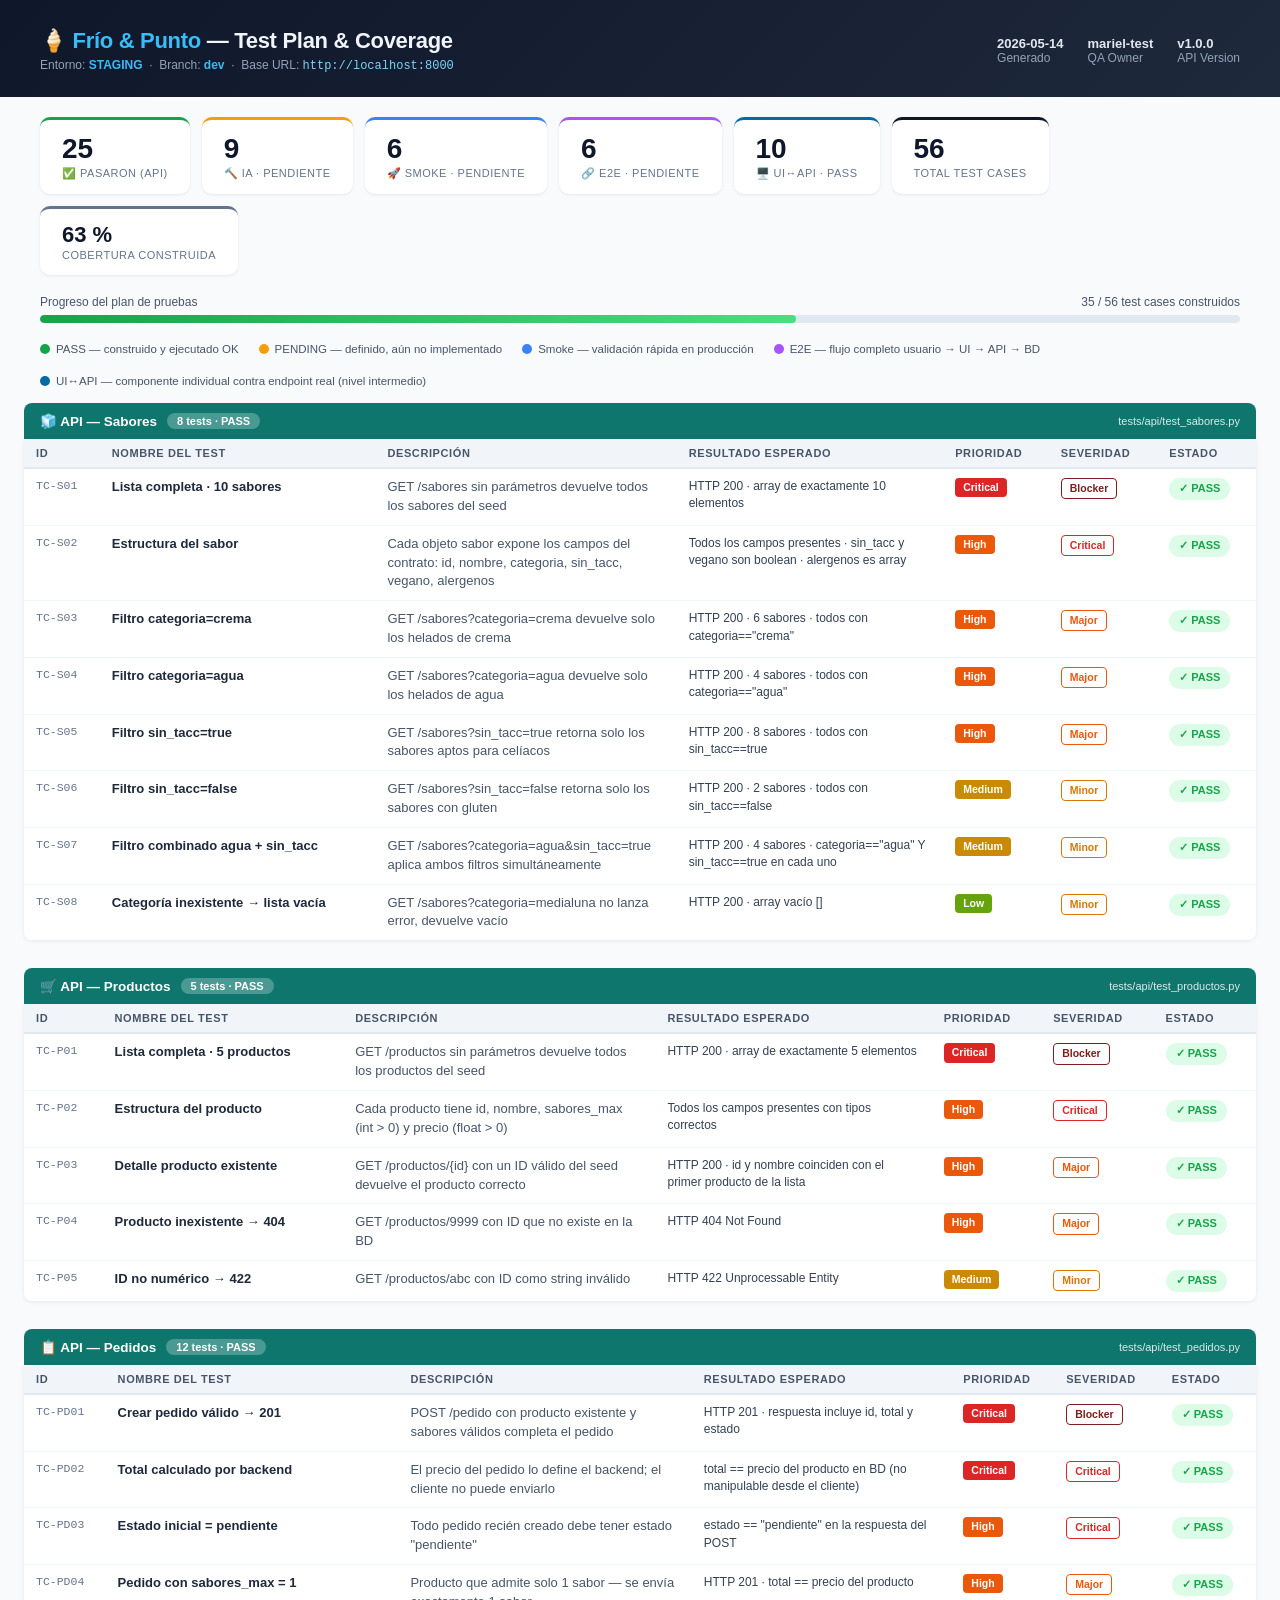
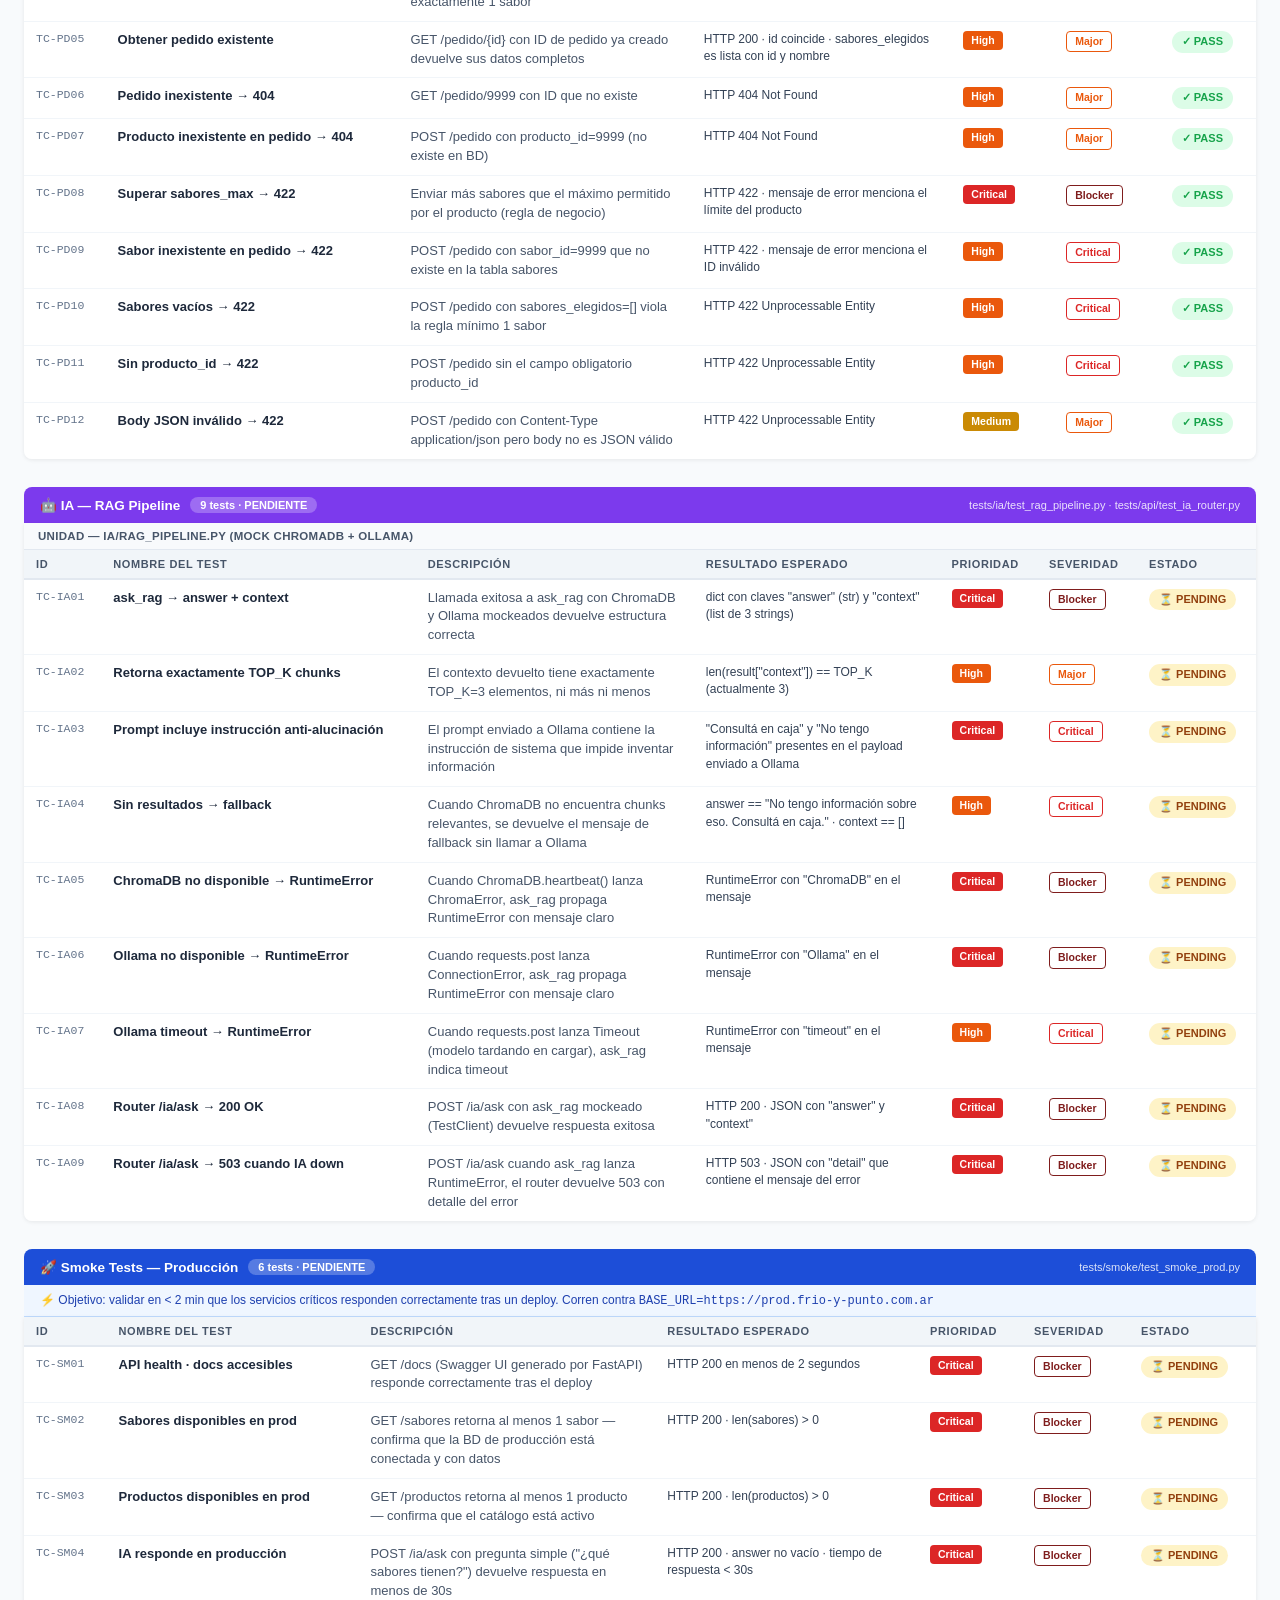
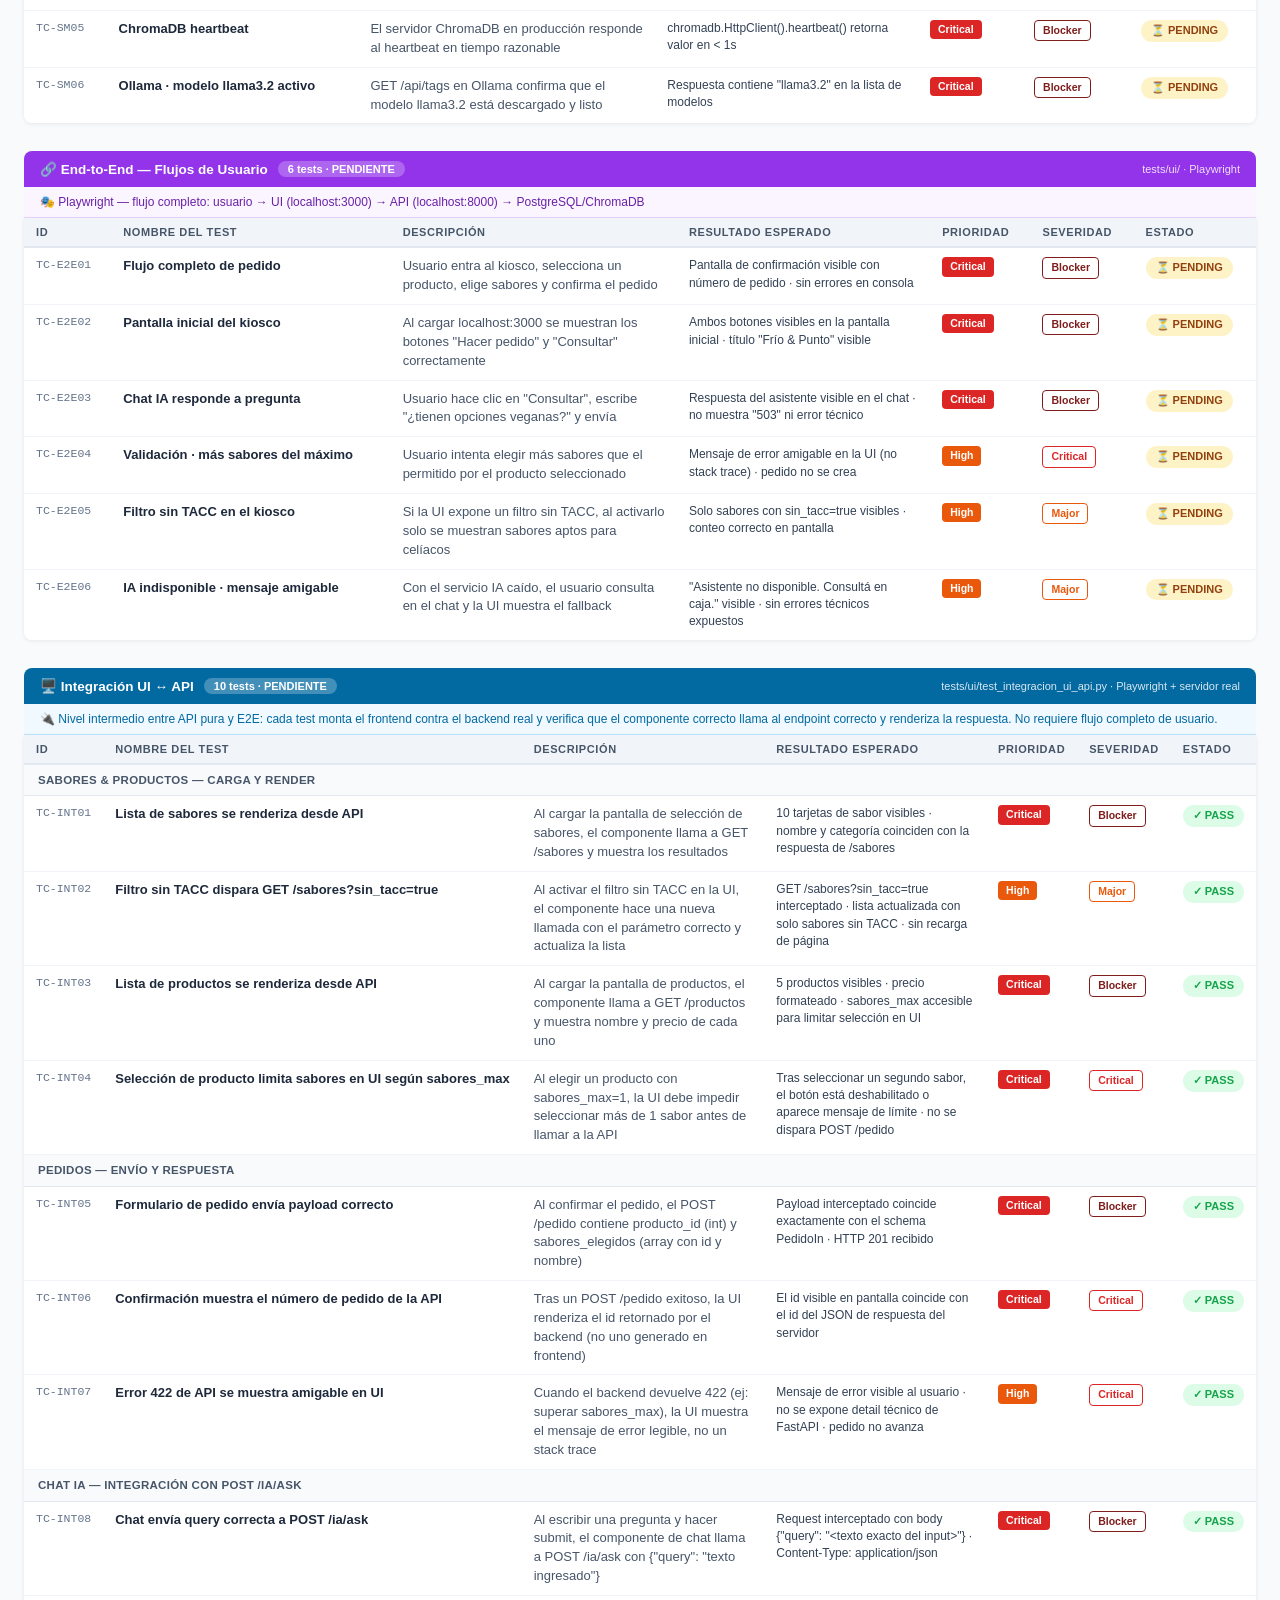
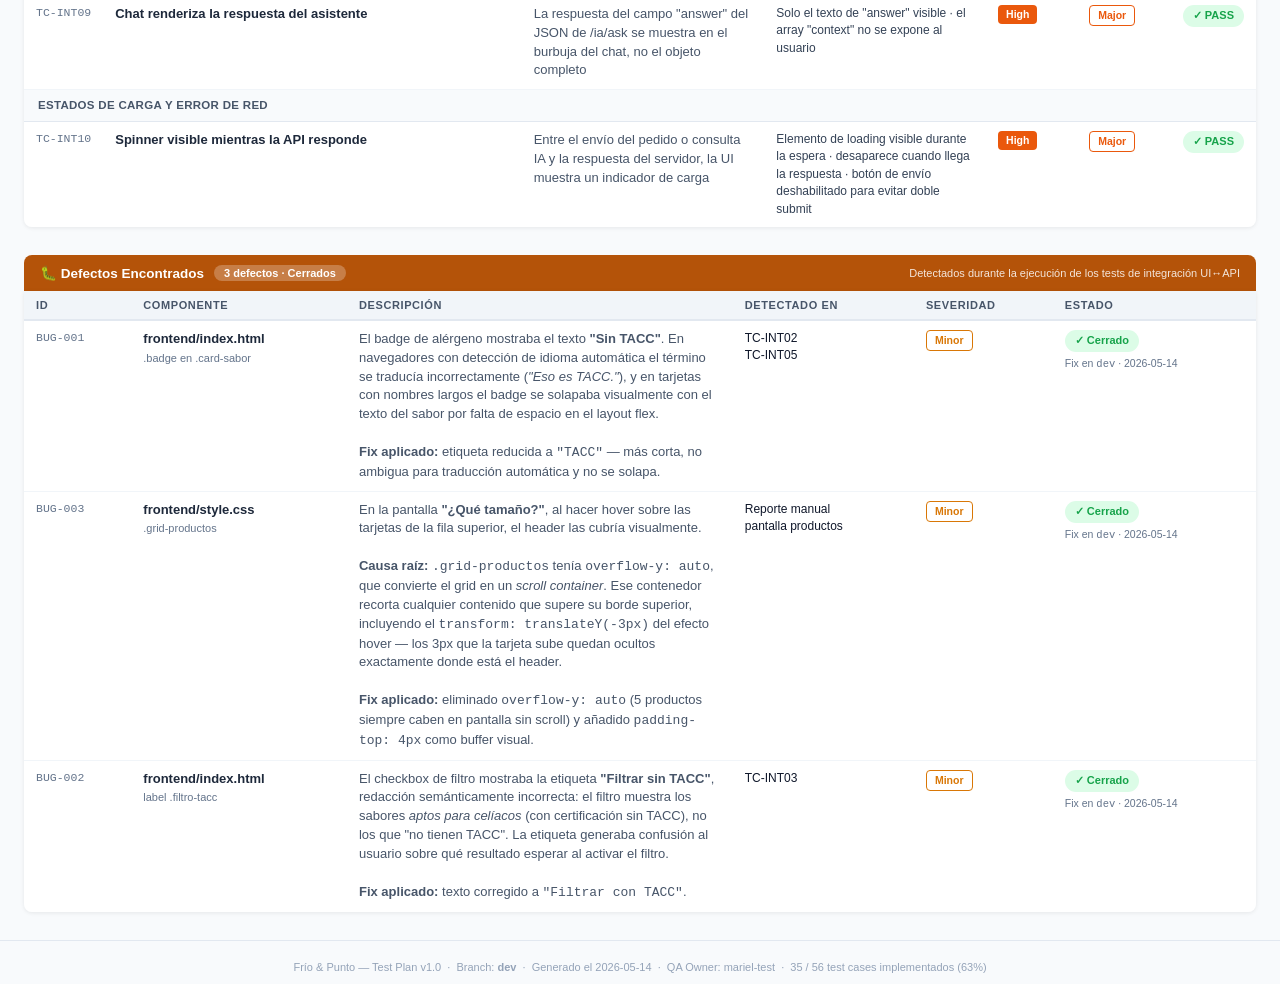
==== reports/test_plan_stage.html @ ff403557 "fix(ui): header cubre tarjetas en hover + defecto BUG-003 - frontend/style.css: elimina overflow-y:a" ====
<!DOCTYPE html>
<html lang="es">
<head>
  <meta charset="UTF-8" />
  <meta name="viewport" content="width=device-width, initial-scale=1.0" />
  <title>Frío & Punto — Test Plan &amp; Coverage · Stage</title>
  <style>
    :root {
      --pass:    #16a34a;
      --pass-bg: #dcfce7;
      --pending: #92400e;
      --pending-bg: #fef3c7;
      --smoke-bg: #eff6ff;
      --smoke:   #1e40af;
      --e2e-bg:  #faf5ff;
      --e2e:     #6b21a8;
      --section-api:    #0f766e;
      --section-ia:     #7c3aed;
      --section-smoke:  #1d4ed8;
      --section-e2e:    #9333ea;
      --section-int:    #0369a1;
      --pri-critical: #dc2626;
      --pri-high:     #ea580c;
      --pri-medium:   #ca8a04;
      --pri-low:      #65a30d;
      --sev-blocker:  #7f1d1d;
      --sev-critical: #dc2626;
      --sev-major:    #ea580c;
      --sev-minor:    #d97706;
      --sev-trivial:  #6b7280;
    }

    * { box-sizing: border-box; margin: 0; padding: 0; }

    body {
      font-family: -apple-system, BlinkMacSystemFont, 'Segoe UI', sans-serif;
      background: #f8fafc;
      color: #0f172a;
      font-size: 13px;
    }

    /* ── Header ── */
    header {
      background: linear-gradient(135deg, #0f172a 0%, #1e293b 100%);
      color: #f1f5f9;
      padding: 28px 40px 24px;
      display: flex;
      align-items: center;
      justify-content: space-between;
      gap: 20px;
    }
    header h1 { font-size: 22px; font-weight: 700; letter-spacing: -0.3px; }
    header h1 span { color: #38bdf8; }
    .header-meta { display: flex; gap: 24px; font-size: 12px; color: #94a3b8; }
    .header-meta b { color: #e2e8f0; display: block; font-size: 13px; }

    /* ── Summary cards ── */
    .summary {
      display: flex;
      gap: 12px;
      padding: 20px 40px;
      flex-wrap: wrap;
    }
    .card {
      background: white;
      border-radius: 10px;
      padding: 14px 22px;
      min-width: 130px;
      box-shadow: 0 1px 3px rgba(0,0,0,.08);
      border-top: 3px solid #e2e8f0;
    }
    .card.pass   { border-color: var(--pass); }
    .card.pending{ border-color: #f59e0b; }
    .card.smoke  { border-color: #3b82f6; }
    .card.e2e    { border-color: #a855f7; }
    .card .num {
      font-size: 28px;
      font-weight: 700;
      line-height: 1.1;
      color: #0f172a;
    }
    .card .label { font-size: 11px; color: #64748b; margin-top: 2px; text-transform: uppercase; letter-spacing: .5px; }

    /* ── Legend ── */
    .legend {
      display: flex;
      gap: 20px;
      padding: 0 40px 16px;
      flex-wrap: wrap;
      font-size: 11.5px;
      color: #475569;
    }
    .legend-item { display: flex; align-items: center; gap: 6px; }
    .dot { width: 10px; height: 10px; border-radius: 50%; display: inline-block; }

    /* ── Section wrapper ── */
    .section { margin: 0 24px 28px; }
    .section-header {
      display: flex;
      align-items: center;
      gap: 10px;
      padding: 10px 16px;
      border-radius: 8px 8px 0 0;
      color: white;
      font-weight: 600;
      font-size: 13.5px;
    }
    .section-header .badge {
      background: rgba(255,255,255,.25);
      border-radius: 20px;
      padding: 2px 10px;
      font-size: 11px;
      font-weight: 700;
    }
    .bg-api   { background: var(--section-api); }
    .bg-ia    { background: var(--section-ia); }
    .bg-smoke { background: var(--section-smoke); }
    .bg-e2e   { background: var(--section-e2e); }
    .bg-int   { background: var(--section-int); }

    /* ── Table ── */
    .tbl-wrap {
      overflow-x: auto;
      border-radius: 0 0 8px 8px;
      box-shadow: 0 1px 4px rgba(0,0,0,.08);
    }
    table {
      width: 100%;
      border-collapse: collapse;
      background: white;
    }
    thead th {
      background: #f1f5f9;
      padding: 8px 12px;
      text-align: left;
      font-size: 11px;
      text-transform: uppercase;
      letter-spacing: .6px;
      color: #475569;
      font-weight: 600;
      border-bottom: 2px solid #e2e8f0;
      white-space: nowrap;
    }
    tbody tr { border-bottom: 1px solid #f1f5f9; }
    tbody tr:last-child { border-bottom: none; }
    tbody tr:hover { background: #f8fafc; }
    td { padding: 9px 12px; vertical-align: top; line-height: 1.45; }
    td.id { font-family: 'Courier New', monospace; font-size: 11.5px; color: #64748b; white-space: nowrap; }
    td.name { font-weight: 600; color: #1e293b; white-space: nowrap; }
    td.desc { color: #475569; max-width: 260px; }
    td.expected { color: #334155; max-width: 230px; font-size: 12px; }

    /* ── Status badge ── */
    .status {
      display: inline-flex;
      align-items: center;
      gap: 5px;
      padding: 3px 10px;
      border-radius: 20px;
      font-size: 11px;
      font-weight: 700;
      white-space: nowrap;
    }
    .status.pass    { background: var(--pass-bg);    color: var(--pass); }
    .status.pending { background: var(--pending-bg); color: var(--pending); }

    /* ── Priority badge ── */
    .pri {
      display: inline-block;
      padding: 2px 8px;
      border-radius: 4px;
      font-size: 10.5px;
      font-weight: 700;
      white-space: nowrap;
      color: white;
    }
    .pri.critical { background: var(--pri-critical); }
    .pri.high     { background: var(--pri-high); }
    .pri.medium   { background: var(--pri-medium); }
    .pri.low      { background: var(--pri-low); }

    /* ── Severity badge ── */
    .sev {
      display: inline-block;
      padding: 2px 8px;
      border-radius: 4px;
      font-size: 10.5px;
      font-weight: 600;
      white-space: nowrap;
      border: 1.5px solid;
    }
    .sev.blocker  { color: var(--sev-blocker);  border-color: var(--sev-blocker);  }
    .sev.critical { color: var(--sev-critical); border-color: var(--sev-critical); }
    .sev.major    { color: var(--sev-major);    border-color: var(--sev-major);    }
    .sev.minor    { color: var(--sev-minor);    border-color: var(--sev-minor);    }
    .sev.trivial  { color: var(--sev-trivial);  border-color: var(--sev-trivial);  }

    /* ── Section label (subsection) ── */
    .subsection {
      padding: 7px 14px;
      background: #f8fafc;
      font-size: 11.5px;
      font-weight: 600;
      color: #475569;
      border-bottom: 1px solid #e2e8f0;
      letter-spacing: .3px;
      text-transform: uppercase;
    }

    /* ── Footer ── */
    footer {
      text-align: center;
      padding: 20px;
      color: #94a3b8;
      font-size: 11px;
      border-top: 1px solid #e2e8f0;
      margin-top: 10px;
    }

    /* ── Progress bar ── */
    .progress-wrap { padding: 0 40px 20px; }
    .progress-label { font-size: 12px; color: #475569; margin-bottom: 6px; display: flex; justify-content: space-between; }
    .progress-bar { height: 8px; background: #e2e8f0; border-radius: 4px; overflow: hidden; }
    .progress-fill { height: 100%; background: linear-gradient(90deg, #16a34a, #4ade80); border-radius: 4px; }
  </style>
</head>
<body>

<!-- ════════════════════════════════════════════════
     HEADER
════════════════════════════════════════════════ -->
<header>
  <div>
    <h1>🍦 <span>Frío &amp; Punto</span> — Test Plan &amp; Coverage</h1>
    <div style="font-size:12px;color:#94a3b8;margin-top:4px;">
      Entorno: <strong style="color:#38bdf8;">STAGING</strong> &nbsp;·&nbsp;
      Branch: <strong style="color:#38bdf8;">dev</strong> &nbsp;·&nbsp;
      Base URL: <code style="color:#7dd3fc;">http://localhost:8000</code>
    </div>
  </div>
  <div class="header-meta">
    <div><b>2026-05-14</b>Generado</div>
    <div><b>mariel-test</b>QA Owner</div>
    <div><b>v1.0.0</b>API Version</div>
  </div>
</header>

<!-- ════════════════════════════════════════════════
     SUMMARY CARDS
════════════════════════════════════════════════ -->
<div class="summary">
  <div class="card pass">
    <div class="num">25</div>
    <div class="label">✅ Pasaron (API)</div>
  </div>
  <div class="card pending">
    <div class="num">9</div>
    <div class="label">🔨 IA · Pendiente</div>
  </div>
  <div class="card smoke">
    <div class="num">6</div>
    <div class="label">🚀 Smoke · Pendiente</div>
  </div>
  <div class="card e2e">
    <div class="num">6</div>
    <div class="label">🔗 E2E · Pendiente</div>
  </div>
  <div class="card" style="border-color:#0369a1;">
    <div class="num">10</div>
    <div class="label">🖥️ UI↔API · PASS</div>
  </div>
  <div class="card" style="border-color:#0f172a;">
    <div class="num">56</div>
    <div class="label">Total Test Cases</div>
  </div>
  <div class="card" style="border-color:#64748b;min-width:160px;">
    <div class="num" style="font-size:22px;">63 %</div>
    <div class="label">Cobertura Construida</div>
  </div>
</div>

<div class="progress-wrap">
  <div class="progress-label">
    <span>Progreso del plan de pruebas</span>
    <span>35 / 56 test cases construidos</span>
  </div>
  <div class="progress-bar"><div class="progress-fill" style="width:63%"></div></div>
</div>

<div class="legend">
  <div class="legend-item"><span class="dot" style="background:var(--pass)"></span> PASS — construido y ejecutado OK</div>
  <div class="legend-item"><span class="dot" style="background:#f59e0b"></span> PENDING — definido, aún no implementado</div>
  <div class="legend-item"><span class="dot" style="background:#3b82f6"></span> Smoke — validación rápida en producción</div>
  <div class="legend-item"><span class="dot" style="background:#a855f7"></span> E2E — flujo completo usuario → UI → API → BD</div>
  <div class="legend-item"><span class="dot" style="background:#0369a1"></span> UI↔API — componente individual contra endpoint real (nivel intermedio)</div>
</div>


<!-- ════════════════════════════════════════════════
     SECCIÓN 1 — API · SABORES
════════════════════════════════════════════════ -->
<div class="section">
  <div class="section-header bg-api">
    🧊 API — Sabores
    <span class="badge">8 tests · PASS</span>
    <span style="margin-left:auto;font-size:11px;font-weight:400;opacity:.85;">tests/api/test_sabores.py</span>
  </div>
  <div class="tbl-wrap">
    <table>
      <thead>
        <tr>
          <th>ID</th><th>Nombre del Test</th><th>Descripción</th>
          <th>Resultado Esperado</th><th>Prioridad</th><th>Severidad</th><th>Estado</th>
        </tr>
      </thead>
      <tbody>
        <tr>
          <td class="id">TC-S01</td>
          <td class="name">Lista completa · 10 sabores</td>
          <td class="desc">GET /sabores sin parámetros devuelve todos los sabores del seed</td>
          <td class="expected">HTTP 200 · array de exactamente 10 elementos</td>
          <td><span class="pri critical">Critical</span></td>
          <td><span class="sev blocker">Blocker</span></td>
          <td><span class="status pass">✓ PASS</span></td>
        </tr>
        <tr>
          <td class="id">TC-S02</td>
          <td class="name">Estructura del sabor</td>
          <td class="desc">Cada objeto sabor expone los campos del contrato: id, nombre, categoria, sin_tacc, vegano, alergenos</td>
          <td class="expected">Todos los campos presentes · sin_tacc y vegano son boolean · alergenos es array</td>
          <td><span class="pri high">High</span></td>
          <td><span class="sev critical">Critical</span></td>
          <td><span class="status pass">✓ PASS</span></td>
        </tr>
        <tr>
          <td class="id">TC-S03</td>
          <td class="name">Filtro categoria=crema</td>
          <td class="desc">GET /sabores?categoria=crema devuelve solo los helados de crema</td>
          <td class="expected">HTTP 200 · 6 sabores · todos con categoria=="crema"</td>
          <td><span class="pri high">High</span></td>
          <td><span class="sev major">Major</span></td>
          <td><span class="status pass">✓ PASS</span></td>
        </tr>
        <tr>
          <td class="id">TC-S04</td>
          <td class="name">Filtro categoria=agua</td>
          <td class="desc">GET /sabores?categoria=agua devuelve solo los helados de agua</td>
          <td class="expected">HTTP 200 · 4 sabores · todos con categoria=="agua"</td>
          <td><span class="pri high">High</span></td>
          <td><span class="sev major">Major</span></td>
          <td><span class="status pass">✓ PASS</span></td>
        </tr>
        <tr>
          <td class="id">TC-S05</td>
          <td class="name">Filtro sin_tacc=true</td>
          <td class="desc">GET /sabores?sin_tacc=true retorna solo los sabores aptos para celíacos</td>
          <td class="expected">HTTP 200 · 8 sabores · todos con sin_tacc==true</td>
          <td><span class="pri high">High</span></td>
          <td><span class="sev major">Major</span></td>
          <td><span class="status pass">✓ PASS</span></td>
        </tr>
        <tr>
          <td class="id">TC-S06</td>
          <td class="name">Filtro sin_tacc=false</td>
          <td class="desc">GET /sabores?sin_tacc=false retorna solo los sabores con gluten</td>
          <td class="expected">HTTP 200 · 2 sabores · todos con sin_tacc==false</td>
          <td><span class="pri medium">Medium</span></td>
          <td><span class="sev minor">Minor</span></td>
          <td><span class="status pass">✓ PASS</span></td>
        </tr>
        <tr>
          <td class="id">TC-S07</td>
          <td class="name">Filtro combinado agua + sin_tacc</td>
          <td class="desc">GET /sabores?categoria=agua&sin_tacc=true aplica ambos filtros simultáneamente</td>
          <td class="expected">HTTP 200 · 4 sabores · categoria=="agua" Y sin_tacc==true en cada uno</td>
          <td><span class="pri medium">Medium</span></td>
          <td><span class="sev minor">Minor</span></td>
          <td><span class="status pass">✓ PASS</span></td>
        </tr>
        <tr>
          <td class="id">TC-S08</td>
          <td class="name">Categoría inexistente → lista vacía</td>
          <td class="desc">GET /sabores?categoria=medialuna no lanza error, devuelve vacío</td>
          <td class="expected">HTTP 200 · array vacío []</td>
          <td><span class="pri low">Low</span></td>
          <td><span class="sev minor">Minor</span></td>
          <td><span class="status pass">✓ PASS</span></td>
        </tr>
      </tbody>
    </table>
  </div>
</div>


<!-- ════════════════════════════════════════════════
     SECCIÓN 2 — API · PRODUCTOS
════════════════════════════════════════════════ -->
<div class="section">
  <div class="section-header bg-api">
    🛒 API — Productos
    <span class="badge">5 tests · PASS</span>
    <span style="margin-left:auto;font-size:11px;font-weight:400;opacity:.85;">tests/api/test_productos.py</span>
  </div>
  <div class="tbl-wrap">
    <table>
      <thead>
        <tr>
          <th>ID</th><th>Nombre del Test</th><th>Descripción</th>
          <th>Resultado Esperado</th><th>Prioridad</th><th>Severidad</th><th>Estado</th>
        </tr>
      </thead>
      <tbody>
        <tr>
          <td class="id">TC-P01</td>
          <td class="name">Lista completa · 5 productos</td>
          <td class="desc">GET /productos sin parámetros devuelve todos los productos del seed</td>
          <td class="expected">HTTP 200 · array de exactamente 5 elementos</td>
          <td><span class="pri critical">Critical</span></td>
          <td><span class="sev blocker">Blocker</span></td>
          <td><span class="status pass">✓ PASS</span></td>
        </tr>
        <tr>
          <td class="id">TC-P02</td>
          <td class="name">Estructura del producto</td>
          <td class="desc">Cada producto tiene id, nombre, sabores_max (int > 0) y precio (float > 0)</td>
          <td class="expected">Todos los campos presentes con tipos correctos</td>
          <td><span class="pri high">High</span></td>
          <td><span class="sev critical">Critical</span></td>
          <td><span class="status pass">✓ PASS</span></td>
        </tr>
        <tr>
          <td class="id">TC-P03</td>
          <td class="name">Detalle producto existente</td>
          <td class="desc">GET /productos/{id} con un ID válido del seed devuelve el producto correcto</td>
          <td class="expected">HTTP 200 · id y nombre coinciden con el primer producto de la lista</td>
          <td><span class="pri high">High</span></td>
          <td><span class="sev major">Major</span></td>
          <td><span class="status pass">✓ PASS</span></td>
        </tr>
        <tr>
          <td class="id">TC-P04</td>
          <td class="name">Producto inexistente → 404</td>
          <td class="desc">GET /productos/9999 con ID que no existe en la BD</td>
          <td class="expected">HTTP 404 Not Found</td>
          <td><span class="pri high">High</span></td>
          <td><span class="sev major">Major</span></td>
          <td><span class="status pass">✓ PASS</span></td>
        </tr>
        <tr>
          <td class="id">TC-P05</td>
          <td class="name">ID no numérico → 422</td>
          <td class="desc">GET /productos/abc con ID como string inválido</td>
          <td class="expected">HTTP 422 Unprocessable Entity</td>
          <td><span class="pri medium">Medium</span></td>
          <td><span class="sev minor">Minor</span></td>
          <td><span class="status pass">✓ PASS</span></td>
        </tr>
      </tbody>
    </table>
  </div>
</div>


<!-- ════════════════════════════════════════════════
     SECCIÓN 3 — API · PEDIDOS
════════════════════════════════════════════════ -->
<div class="section">
  <div class="section-header bg-api">
    📋 API — Pedidos
    <span class="badge">12 tests · PASS</span>
    <span style="margin-left:auto;font-size:11px;font-weight:400;opacity:.85;">tests/api/test_pedidos.py</span>
  </div>
  <div class="tbl-wrap">
    <table>
      <thead>
        <tr>
          <th>ID</th><th>Nombre del Test</th><th>Descripción</th>
          <th>Resultado Esperado</th><th>Prioridad</th><th>Severidad</th><th>Estado</th>
        </tr>
      </thead>
      <tbody>
        <tr>
          <td class="id">TC-PD01</td>
          <td class="name">Crear pedido válido → 201</td>
          <td class="desc">POST /pedido con producto existente y sabores válidos completa el pedido</td>
          <td class="expected">HTTP 201 · respuesta incluye id, total y estado</td>
          <td><span class="pri critical">Critical</span></td>
          <td><span class="sev blocker">Blocker</span></td>
          <td><span class="status pass">✓ PASS</span></td>
        </tr>
        <tr>
          <td class="id">TC-PD02</td>
          <td class="name">Total calculado por backend</td>
          <td class="desc">El precio del pedido lo define el backend; el cliente no puede enviarlo</td>
          <td class="expected">total == precio del producto en BD (no manipulable desde el cliente)</td>
          <td><span class="pri critical">Critical</span></td>
          <td><span class="sev critical">Critical</span></td>
          <td><span class="status pass">✓ PASS</span></td>
        </tr>
        <tr>
          <td class="id">TC-PD03</td>
          <td class="name">Estado inicial = pendiente</td>
          <td class="desc">Todo pedido recién creado debe tener estado "pendiente"</td>
          <td class="expected">estado == "pendiente" en la respuesta del POST</td>
          <td><span class="pri high">High</span></td>
          <td><span class="sev critical">Critical</span></td>
          <td><span class="status pass">✓ PASS</span></td>
        </tr>
        <tr>
          <td class="id">TC-PD04</td>
          <td class="name">Pedido con sabores_max = 1</td>
          <td class="desc">Producto que admite solo 1 sabor — se envía exactamente 1 sabor</td>
          <td class="expected">HTTP 201 · total == precio del producto</td>
          <td><span class="pri high">High</span></td>
          <td><span class="sev major">Major</span></td>
          <td><span class="status pass">✓ PASS</span></td>
        </tr>
        <tr>
          <td class="id">TC-PD05</td>
          <td class="name">Obtener pedido existente</td>
          <td class="desc">GET /pedido/{id} con ID de pedido ya creado devuelve sus datos completos</td>
          <td class="expected">HTTP 200 · id coincide · sabores_elegidos es lista con id y nombre</td>
          <td><span class="pri high">High</span></td>
          <td><span class="sev major">Major</span></td>
          <td><span class="status pass">✓ PASS</span></td>
        </tr>
        <tr>
          <td class="id">TC-PD06</td>
          <td class="name">Pedido inexistente → 404</td>
          <td class="desc">GET /pedido/9999 con ID que no existe</td>
          <td class="expected">HTTP 404 Not Found</td>
          <td><span class="pri high">High</span></td>
          <td><span class="sev major">Major</span></td>
          <td><span class="status pass">✓ PASS</span></td>
        </tr>
        <tr>
          <td class="id">TC-PD07</td>
          <td class="name">Producto inexistente en pedido → 404</td>
          <td class="desc">POST /pedido con producto_id=9999 (no existe en BD)</td>
          <td class="expected">HTTP 404 Not Found</td>
          <td><span class="pri high">High</span></td>
          <td><span class="sev major">Major</span></td>
          <td><span class="status pass">✓ PASS</span></td>
        </tr>
        <tr>
          <td class="id">TC-PD08</td>
          <td class="name">Superar sabores_max → 422</td>
          <td class="desc">Enviar más sabores que el máximo permitido por el producto (regla de negocio)</td>
          <td class="expected">HTTP 422 · mensaje de error menciona el límite del producto</td>
          <td><span class="pri critical">Critical</span></td>
          <td><span class="sev blocker">Blocker</span></td>
          <td><span class="status pass">✓ PASS</span></td>
        </tr>
        <tr>
          <td class="id">TC-PD09</td>
          <td class="name">Sabor inexistente en pedido → 422</td>
          <td class="desc">POST /pedido con sabor_id=9999 que no existe en la tabla sabores</td>
          <td class="expected">HTTP 422 · mensaje de error menciona el ID inválido</td>
          <td><span class="pri high">High</span></td>
          <td><span class="sev critical">Critical</span></td>
          <td><span class="status pass">✓ PASS</span></td>
        </tr>
        <tr>
          <td class="id">TC-PD10</td>
          <td class="name">Sabores vacíos → 422</td>
          <td class="desc">POST /pedido con sabores_elegidos=[] viola la regla mínimo 1 sabor</td>
          <td class="expected">HTTP 422 Unprocessable Entity</td>
          <td><span class="pri high">High</span></td>
          <td><span class="sev critical">Critical</span></td>
          <td><span class="status pass">✓ PASS</span></td>
        </tr>
        <tr>
          <td class="id">TC-PD11</td>
          <td class="name">Sin producto_id → 422</td>
          <td class="desc">POST /pedido sin el campo obligatorio producto_id</td>
          <td class="expected">HTTP 422 Unprocessable Entity</td>
          <td><span class="pri high">High</span></td>
          <td><span class="sev critical">Critical</span></td>
          <td><span class="status pass">✓ PASS</span></td>
        </tr>
        <tr>
          <td class="id">TC-PD12</td>
          <td class="name">Body JSON inválido → 422</td>
          <td class="desc">POST /pedido con Content-Type application/json pero body no es JSON válido</td>
          <td class="expected">HTTP 422 Unprocessable Entity</td>
          <td><span class="pri medium">Medium</span></td>
          <td><span class="sev major">Major</span></td>
          <td><span class="status pass">✓ PASS</span></td>
        </tr>
      </tbody>
    </table>
  </div>
</div>


<!-- ════════════════════════════════════════════════
     SECCIÓN 4 — IA · RAG PIPELINE (PENDIENTE)
════════════════════════════════════════════════ -->
<div class="section">
  <div class="section-header bg-ia">
    🤖 IA — RAG Pipeline
    <span class="badge">9 tests · PENDIENTE</span>
    <span style="margin-left:auto;font-size:11px;font-weight:400;opacity:.85;">tests/ia/test_rag_pipeline.py · tests/api/test_ia_router.py</span>
  </div>
  <div class="tbl-wrap">
    <table>
      <thead>
        <tr>
          <th>ID</th><th>Nombre del Test</th><th>Descripción</th>
          <th>Resultado Esperado</th><th>Prioridad</th><th>Severidad</th><th>Estado</th>
        </tr>
      </thead>
      <tbody>
        <div class="subsection">Unidad — ia/rag_pipeline.py (mock ChromaDB + Ollama)</div>
        <tr>
          <td class="id">TC-IA01</td>
          <td class="name">ask_rag → answer + context</td>
          <td class="desc">Llamada exitosa a ask_rag con ChromaDB y Ollama mockeados devuelve estructura correcta</td>
          <td class="expected">dict con claves "answer" (str) y "context" (list de 3 strings)</td>
          <td><span class="pri critical">Critical</span></td>
          <td><span class="sev blocker">Blocker</span></td>
          <td><span class="status pending">⏳ PENDING</span></td>
        </tr>
        <tr>
          <td class="id">TC-IA02</td>
          <td class="name">Retorna exactamente TOP_K chunks</td>
          <td class="desc">El contexto devuelto tiene exactamente TOP_K=3 elementos, ni más ni menos</td>
          <td class="expected">len(result["context"]) == TOP_K (actualmente 3)</td>
          <td><span class="pri high">High</span></td>
          <td><span class="sev major">Major</span></td>
          <td><span class="status pending">⏳ PENDING</span></td>
        </tr>
        <tr>
          <td class="id">TC-IA03</td>
          <td class="name">Prompt incluye instrucción anti-alucinación</td>
          <td class="desc">El prompt enviado a Ollama contiene la instrucción de sistema que impide inventar información</td>
          <td class="expected">"Consultá en caja" y "No tengo información" presentes en el payload enviado a Ollama</td>
          <td><span class="pri critical">Critical</span></td>
          <td><span class="sev critical">Critical</span></td>
          <td><span class="status pending">⏳ PENDING</span></td>
        </tr>
        <tr>
          <td class="id">TC-IA04</td>
          <td class="name">Sin resultados → fallback</td>
          <td class="desc">Cuando ChromaDB no encuentra chunks relevantes, se devuelve el mensaje de fallback sin llamar a Ollama</td>
          <td class="expected">answer == "No tengo información sobre eso. Consultá en caja." · context == []</td>
          <td><span class="pri high">High</span></td>
          <td><span class="sev critical">Critical</span></td>
          <td><span class="status pending">⏳ PENDING</span></td>
        </tr>
        <tr>
          <td class="id">TC-IA05</td>
          <td class="name">ChromaDB no disponible → RuntimeError</td>
          <td class="desc">Cuando ChromaDB.heartbeat() lanza ChromaError, ask_rag propaga RuntimeError con mensaje claro</td>
          <td class="expected">RuntimeError con "ChromaDB" en el mensaje</td>
          <td><span class="pri critical">Critical</span></td>
          <td><span class="sev blocker">Blocker</span></td>
          <td><span class="status pending">⏳ PENDING</span></td>
        </tr>
        <tr>
          <td class="id">TC-IA06</td>
          <td class="name">Ollama no disponible → RuntimeError</td>
          <td class="desc">Cuando requests.post lanza ConnectionError, ask_rag propaga RuntimeError con mensaje claro</td>
          <td class="expected">RuntimeError con "Ollama" en el mensaje</td>
          <td><span class="pri critical">Critical</span></td>
          <td><span class="sev blocker">Blocker</span></td>
          <td><span class="status pending">⏳ PENDING</span></td>
        </tr>
        <tr>
          <td class="id">TC-IA07</td>
          <td class="name">Ollama timeout → RuntimeError</td>
          <td class="desc">Cuando requests.post lanza Timeout (modelo tardando en cargar), ask_rag indica timeout</td>
          <td class="expected">RuntimeError con "timeout" en el mensaje</td>
          <td><span class="pri high">High</span></td>
          <td><span class="sev critical">Critical</span></td>
          <td><span class="status pending">⏳ PENDING</span></td>
        </tr>
        <tr>
          <td class="id">TC-IA08</td>
          <td class="name">Router /ia/ask → 200 OK</td>
          <td class="desc">POST /ia/ask con ask_rag mockeado (TestClient) devuelve respuesta exitosa</td>
          <td class="expected">HTTP 200 · JSON con "answer" y "context"</td>
          <td><span class="pri critical">Critical</span></td>
          <td><span class="sev blocker">Blocker</span></td>
          <td><span class="status pending">⏳ PENDING</span></td>
        </tr>
        <tr>
          <td class="id">TC-IA09</td>
          <td class="name">Router /ia/ask → 503 cuando IA down</td>
          <td class="desc">POST /ia/ask cuando ask_rag lanza RuntimeError, el router devuelve 503 con detalle del error</td>
          <td class="expected">HTTP 503 · JSON con "detail" que contiene el mensaje del error</td>
          <td><span class="pri critical">Critical</span></td>
          <td><span class="sev blocker">Blocker</span></td>
          <td><span class="status pending">⏳ PENDING</span></td>
        </tr>
      </tbody>
    </table>
  </div>
</div>


<!-- ════════════════════════════════════════════════
     SECCIÓN 5 — SMOKE TESTS · PRODUCCIÓN
════════════════════════════════════════════════ -->
<div class="section">
  <div class="section-header bg-smoke">
    🚀 Smoke Tests — Producción
    <span class="badge">6 tests · PENDIENTE</span>
    <span style="margin-left:auto;font-size:11px;font-weight:400;opacity:.85;">tests/smoke/test_smoke_prod.py</span>
  </div>
  <div style="background:#eff6ff;padding:8px 16px;font-size:12px;color:#1e40af;border-bottom:1px solid #bfdbfe;">
    ⚡ Objetivo: validar en &lt; 2 min que los servicios críticos responden correctamente tras un deploy.
    Corren contra <code>BASE_URL=https://prod.frio-y-punto.com.ar</code>
  </div>
  <div class="tbl-wrap">
    <table>
      <thead>
        <tr>
          <th>ID</th><th>Nombre del Test</th><th>Descripción</th>
          <th>Resultado Esperado</th><th>Prioridad</th><th>Severidad</th><th>Estado</th>
        </tr>
      </thead>
      <tbody>
        <tr>
          <td class="id">TC-SM01</td>
          <td class="name">API health · docs accesibles</td>
          <td class="desc">GET /docs (Swagger UI generado por FastAPI) responde correctamente tras el deploy</td>
          <td class="expected">HTTP 200 en menos de 2 segundos</td>
          <td><span class="pri critical">Critical</span></td>
          <td><span class="sev blocker">Blocker</span></td>
          <td><span class="status pending">⏳ PENDING</span></td>
        </tr>
        <tr>
          <td class="id">TC-SM02</td>
          <td class="name">Sabores disponibles en prod</td>
          <td class="desc">GET /sabores retorna al menos 1 sabor — confirma que la BD de producción está conectada y con datos</td>
          <td class="expected">HTTP 200 · len(sabores) &gt; 0</td>
          <td><span class="pri critical">Critical</span></td>
          <td><span class="sev blocker">Blocker</span></td>
          <td><span class="status pending">⏳ PENDING</span></td>
        </tr>
        <tr>
          <td class="id">TC-SM03</td>
          <td class="name">Productos disponibles en prod</td>
          <td class="desc">GET /productos retorna al menos 1 producto — confirma que el catálogo está activo</td>
          <td class="expected">HTTP 200 · len(productos) &gt; 0</td>
          <td><span class="pri critical">Critical</span></td>
          <td><span class="sev blocker">Blocker</span></td>
          <td><span class="status pending">⏳ PENDING</span></td>
        </tr>
        <tr>
          <td class="id">TC-SM04</td>
          <td class="name">IA responde en producción</td>
          <td class="desc">POST /ia/ask con pregunta simple ("¿qué sabores tienen?") devuelve respuesta en menos de 30s</td>
          <td class="expected">HTTP 200 · answer no vacío · tiempo de respuesta &lt; 30s</td>
          <td><span class="pri critical">Critical</span></td>
          <td><span class="sev blocker">Blocker</span></td>
          <td><span class="status pending">⏳ PENDING</span></td>
        </tr>
        <tr>
          <td class="id">TC-SM05</td>
          <td class="name">ChromaDB heartbeat</td>
          <td class="desc">El servidor ChromaDB en producción responde al heartbeat en tiempo razonable</td>
          <td class="expected">chromadb.HttpClient().heartbeat() retorna valor en &lt; 1s</td>
          <td><span class="pri critical">Critical</span></td>
          <td><span class="sev blocker">Blocker</span></td>
          <td><span class="status pending">⏳ PENDING</span></td>
        </tr>
        <tr>
          <td class="id">TC-SM06</td>
          <td class="name">Ollama · modelo llama3.2 activo</td>
          <td class="desc">GET /api/tags en Ollama confirma que el modelo llama3.2 está descargado y listo</td>
          <td class="expected">Respuesta contiene "llama3.2" en la lista de modelos</td>
          <td><span class="pri critical">Critical</span></td>
          <td><span class="sev blocker">Blocker</span></td>
          <td><span class="status pending">⏳ PENDING</span></td>
        </tr>
      </tbody>
    </table>
  </div>
</div>


<!-- ════════════════════════════════════════════════
     SECCIÓN 6 — E2E TESTS
════════════════════════════════════════════════ -->
<div class="section">
  <div class="section-header bg-e2e">
    🔗 End-to-End — Flujos de Usuario
    <span class="badge">6 tests · PENDIENTE</span>
    <span style="margin-left:auto;font-size:11px;font-weight:400;opacity:.85;">tests/ui/ · Playwright</span>
  </div>
  <div style="background:#faf5ff;padding:8px 16px;font-size:12px;color:#6b21a8;border-bottom:1px solid #e9d5ff;">
    🎭 Playwright — flujo completo: usuario → UI (localhost:3000) → API (localhost:8000) → PostgreSQL/ChromaDB
  </div>
  <div class="tbl-wrap">
    <table>
      <thead>
        <tr>
          <th>ID</th><th>Nombre del Test</th><th>Descripción</th>
          <th>Resultado Esperado</th><th>Prioridad</th><th>Severidad</th><th>Estado</th>
        </tr>
      </thead>
      <tbody>
        <tr>
          <td class="id">TC-E2E01</td>
          <td class="name">Flujo completo de pedido</td>
          <td class="desc">Usuario entra al kiosco, selecciona un producto, elige sabores y confirma el pedido</td>
          <td class="expected">Pantalla de confirmación visible con número de pedido · sin errores en consola</td>
          <td><span class="pri critical">Critical</span></td>
          <td><span class="sev blocker">Blocker</span></td>
          <td><span class="status pending">⏳ PENDING</span></td>
        </tr>
        <tr>
          <td class="id">TC-E2E02</td>
          <td class="name">Pantalla inicial del kiosco</td>
          <td class="desc">Al cargar localhost:3000 se muestran los botones "Hacer pedido" y "Consultar" correctamente</td>
          <td class="expected">Ambos botones visibles en la pantalla inicial · título "Frío &amp; Punto" visible</td>
          <td><span class="pri critical">Critical</span></td>
          <td><span class="sev blocker">Blocker</span></td>
          <td><span class="status pending">⏳ PENDING</span></td>
        </tr>
        <tr>
          <td class="id">TC-E2E03</td>
          <td class="name">Chat IA responde a pregunta</td>
          <td class="desc">Usuario hace clic en "Consultar", escribe "¿tienen opciones veganas?" y envía</td>
          <td class="expected">Respuesta del asistente visible en el chat · no muestra "503" ni error técnico</td>
          <td><span class="pri critical">Critical</span></td>
          <td><span class="sev blocker">Blocker</span></td>
          <td><span class="status pending">⏳ PENDING</span></td>
        </tr>
        <tr>
          <td class="id">TC-E2E04</td>
          <td class="name">Validación · más sabores del máximo</td>
          <td class="desc">Usuario intenta elegir más sabores que el permitido por el producto seleccionado</td>
          <td class="expected">Mensaje de error amigable en la UI (no stack trace) · pedido no se crea</td>
          <td><span class="pri high">High</span></td>
          <td><span class="sev critical">Critical</span></td>
          <td><span class="status pending">⏳ PENDING</span></td>
        </tr>
        <tr>
          <td class="id">TC-E2E05</td>
          <td class="name">Filtro sin TACC en el kiosco</td>
          <td class="desc">Si la UI expone un filtro sin TACC, al activarlo solo se muestran sabores aptos para celíacos</td>
          <td class="expected">Solo sabores con sin_tacc=true visibles · conteo correcto en pantalla</td>
          <td><span class="pri high">High</span></td>
          <td><span class="sev major">Major</span></td>
          <td><span class="status pending">⏳ PENDING</span></td>
        </tr>
        <tr>
          <td class="id">TC-E2E06</td>
          <td class="name">IA indisponible · mensaje amigable</td>
          <td class="desc">Con el servicio IA caído, el usuario consulta en el chat y la UI muestra el fallback</td>
          <td class="expected">"Asistente no disponible. Consultá en caja." visible · sin errores técnicos expuestos</td>
          <td><span class="pri high">High</span></td>
          <td><span class="sev major">Major</span></td>
          <td><span class="status pending">⏳ PENDING</span></td>
        </tr>
      </tbody>
    </table>
  </div>
</div>


<!-- ════════════════════════════════════════════════
     SECCIÓN 7 — INTEGRACIÓN UI ↔ API
════════════════════════════════════════════════ -->
<div class="section">
  <div class="section-header bg-int">
    🖥️ Integración UI ↔ API
    <span class="badge">10 tests · PENDIENTE</span>
    <span style="margin-left:auto;font-size:11px;font-weight:400;opacity:.85;">tests/ui/test_integracion_ui_api.py · Playwright + servidor real</span>
  </div>
  <div style="background:#f0f9ff;padding:8px 16px;font-size:12px;color:#0369a1;border-bottom:1px solid #bae6fd;">
    🔌 Nivel intermedio entre API pura y E2E: cada test monta el frontend contra el backend real y verifica
    que el componente correcto llama al endpoint correcto y renderiza la respuesta. No requiere flujo completo de usuario.
  </div>
  <div class="tbl-wrap">
    <table>
      <thead>
        <tr>
          <th>ID</th><th>Nombre del Test</th><th>Descripción</th>
          <th>Resultado Esperado</th><th>Prioridad</th><th>Severidad</th><th>Estado</th>
        </tr>
      </thead>
      <tbody>

        <tr style="background:#f8fafc;">
          <td colspan="7" class="subsection">Sabores &amp; Productos — carga y render</td>
        </tr>

        <tr>
          <td class="id">TC-INT01</td>
          <td class="name">Lista de sabores se renderiza desde API</td>
          <td class="desc">Al cargar la pantalla de selección de sabores, el componente llama a GET /sabores y muestra los resultados</td>
          <td class="expected">10 tarjetas de sabor visibles · nombre y categoría coinciden con la respuesta de /sabores</td>
          <td><span class="pri critical">Critical</span></td>
          <td><span class="sev blocker">Blocker</span></td>
          <td><span class="status pass">✓ PASS</span></td>
        </tr>
        <tr>
          <td class="id">TC-INT02</td>
          <td class="name">Filtro sin TACC dispara GET /sabores?sin_tacc=true</td>
          <td class="desc">Al activar el filtro sin TACC en la UI, el componente hace una nueva llamada con el parámetro correcto y actualiza la lista</td>
          <td class="expected">GET /sabores?sin_tacc=true interceptado · lista actualizada con solo sabores sin TACC · sin recarga de página</td>
          <td><span class="pri high">High</span></td>
          <td><span class="sev major">Major</span></td>
          <td><span class="status pass">✓ PASS</span></td>
        </tr>
        <tr>
          <td class="id">TC-INT03</td>
          <td class="name">Lista de productos se renderiza desde API</td>
          <td class="desc">Al cargar la pantalla de productos, el componente llama a GET /productos y muestra nombre y precio de cada uno</td>
          <td class="expected">5 productos visibles · precio formateado · sabores_max accesible para limitar selección en UI</td>
          <td><span class="pri critical">Critical</span></td>
          <td><span class="sev blocker">Blocker</span></td>
          <td><span class="status pass">✓ PASS</span></td>
        </tr>
        <tr>
          <td class="id">TC-INT04</td>
          <td class="name">Selección de producto limita sabores en UI según sabores_max</td>
          <td class="desc">Al elegir un producto con sabores_max=1, la UI debe impedir seleccionar más de 1 sabor antes de llamar a la API</td>
          <td class="expected">Tras seleccionar un segundo sabor, el botón está deshabilitado o aparece mensaje de límite · no se dispara POST /pedido</td>
          <td><span class="pri critical">Critical</span></td>
          <td><span class="sev critical">Critical</span></td>
          <td><span class="status pass">✓ PASS</span></td>
        </tr>

        <tr style="background:#f8fafc;">
          <td colspan="7" class="subsection">Pedidos — envío y respuesta</td>
        </tr>

        <tr>
          <td class="id">TC-INT05</td>
          <td class="name">Formulario de pedido envía payload correcto</td>
          <td class="desc">Al confirmar el pedido, el POST /pedido contiene producto_id (int) y sabores_elegidos (array con id y nombre)</td>
          <td class="expected">Payload interceptado coincide exactamente con el schema PedidoIn · HTTP 201 recibido</td>
          <td><span class="pri critical">Critical</span></td>
          <td><span class="sev blocker">Blocker</span></td>
          <td><span class="status pass">✓ PASS</span></td>
        </tr>
        <tr>
          <td class="id">TC-INT06</td>
          <td class="name">Confirmación muestra el número de pedido de la API</td>
          <td class="desc">Tras un POST /pedido exitoso, la UI renderiza el id retornado por el backend (no uno generado en frontend)</td>
          <td class="expected">El id visible en pantalla coincide con el id del JSON de respuesta del servidor</td>
          <td><span class="pri critical">Critical</span></td>
          <td><span class="sev critical">Critical</span></td>
          <td><span class="status pass">✓ PASS</span></td>
        </tr>
        <tr>
          <td class="id">TC-INT07</td>
          <td class="name">Error 422 de API se muestra amigable en UI</td>
          <td class="desc">Cuando el backend devuelve 422 (ej: superar sabores_max), la UI muestra el mensaje de error legible, no un stack trace</td>
          <td class="expected">Mensaje de error visible al usuario · no se expone detail técnico de FastAPI · pedido no avanza</td>
          <td><span class="pri high">High</span></td>
          <td><span class="sev critical">Critical</span></td>
          <td><span class="status pass">✓ PASS</span></td>
        </tr>

        <tr style="background:#f8fafc;">
          <td colspan="7" class="subsection">Chat IA — integración con POST /ia/ask</td>
        </tr>

        <tr>
          <td class="id">TC-INT08</td>
          <td class="name">Chat envía query correcta a POST /ia/ask</td>
          <td class="desc">Al escribir una pregunta y hacer submit, el componente de chat llama a POST /ia/ask con {"query": "texto ingresado"}</td>
          <td class="expected">Request interceptado con body {"query": "&lt;texto exacto del input&gt;"} · Content-Type: application/json</td>
          <td><span class="pri critical">Critical</span></td>
          <td><span class="sev blocker">Blocker</span></td>
          <td><span class="status pass">✓ PASS</span></td>
        </tr>
        <tr>
          <td class="id">TC-INT09</td>
          <td class="name">Chat renderiza la respuesta del asistente</td>
          <td class="desc">La respuesta del campo "answer" del JSON de /ia/ask se muestra en el burbuja del chat, no el objeto completo</td>
          <td class="expected">Solo el texto de "answer" visible · el array "context" no se expone al usuario</td>
          <td><span class="pri high">High</span></td>
          <td><span class="sev major">Major</span></td>
          <td><span class="status pass">✓ PASS</span></td>
        </tr>

        <tr style="background:#f8fafc;">
          <td colspan="7" class="subsection">Estados de carga y error de red</td>
        </tr>

        <tr>
          <td class="id">TC-INT10</td>
          <td class="name">Spinner visible mientras la API responde</td>
          <td class="desc">Entre el envío del pedido o consulta IA y la respuesta del servidor, la UI muestra un indicador de carga</td>
          <td class="expected">Elemento de loading visible durante la espera · desaparece cuando llega la respuesta · botón de envío deshabilitado para evitar doble submit</td>
          <td><span class="pri high">High</span></td>
          <td><span class="sev major">Major</span></td>
          <td><span class="status pass">✓ PASS</span></td>
        </tr>

      </tbody>
    </table>
  </div>
</div>


<!-- ════════════════════════════════════════════════
     SECCIÓN 8 — DEFECTOS ENCONTRADOS
════════════════════════════════════════════════ -->
<div class="section">
  <div class="section-header" style="background:#b45309;">
    🐛 Defectos Encontrados
    <span class="badge">3 defectos · Cerrados</span>
    <span style="margin-left:auto;font-size:11px;font-weight:400;opacity:.85;">Detectados durante la ejecución de los tests de integración UI↔API</span>
  </div>
  <div class="tbl-wrap">
    <table>
      <thead>
        <tr>
          <th>ID</th>
          <th>Componente</th>
          <th>Descripción</th>
          <th>Detectado en</th>
          <th>Severidad</th>
          <th>Estado</th>
        </tr>
      </thead>
      <tbody>
        <tr>
          <td class="id">BUG-001</td>
          <td class="name">frontend/index.html<br><span style="font-size:11px;color:#64748b;font-weight:400;">.badge en .card-sabor</span></td>
          <td class="desc">
            El badge de alérgeno mostraba el texto <strong>"Sin TACC"</strong>.
            En navegadores con detección de idioma automática el término se traducía
            incorrectamente (<em>"Eso es TACC."</em>), y en tarjetas con nombres
            largos el badge se solapaba visualmente con el texto del sabor por falta
            de espacio en el layout flex.
            <br><br>
            <strong>Fix aplicado:</strong> etiqueta reducida a <code>"TACC"</code>
            — más corta, no ambigua para traducción automática y no se solapa.
          </td>
          <td style="white-space:nowrap;font-size:12px;">
            TC-INT02<br>TC-INT05
          </td>
          <td><span class="sev minor">Minor</span></td>
          <td>
            <span class="status pass" style="background:#dcfce7;color:#16a34a;">
              ✓ Cerrado
            </span>
            <div style="font-size:10.5px;color:#64748b;margin-top:4px;">
              Fix en <code>dev</code> · 2026-05-14
            </div>
          </td>
        </tr>
        <tr>
          <td class="id">BUG-003</td>
          <td class="name">frontend/style.css<br><span style="font-size:11px;color:#64748b;font-weight:400;">.grid-productos</span></td>
          <td class="desc">
            En la pantalla <strong>"¿Qué tamaño?"</strong>, al hacer hover sobre
            las tarjetas de la fila superior, el header las cubría visualmente.
            <br><br>
            <strong>Causa raíz:</strong> <code>.grid-productos</code> tenía
            <code>overflow-y: auto</code>, que convierte el grid en un
            <em>scroll container</em>. Ese contenedor recorta cualquier contenido
            que supere su borde superior, incluyendo el
            <code>transform: translateY(-3px)</code> del efecto hover — los 3px
            que la tarjeta sube quedan ocultos exactamente donde está el header.
            <br><br>
            <strong>Fix aplicado:</strong> eliminado <code>overflow-y: auto</code>
            (5 productos siempre caben en pantalla sin scroll) y añadido
            <code>padding-top: 4px</code> como buffer visual.
          </td>
          <td style="white-space:nowrap;font-size:12px;">
            Reporte manual<br>pantalla productos
          </td>
          <td><span class="sev minor">Minor</span></td>
          <td>
            <span class="status pass" style="background:#dcfce7;color:#16a34a;">
              ✓ Cerrado
            </span>
            <div style="font-size:10.5px;color:#64748b;margin-top:4px;">
              Fix en <code>dev</code> · 2026-05-14
            </div>
          </td>
        </tr>

        <tr>
          <td class="id">BUG-002</td>
          <td class="name">frontend/index.html<br><span style="font-size:11px;color:#64748b;font-weight:400;">label .filtro-tacc</span></td>
          <td class="desc">
            El checkbox de filtro mostraba la etiqueta <strong>"Filtrar sin TACC"</strong>,
            redacción semánticamente incorrecta: el filtro muestra los sabores
            <em>aptos para celíacos</em> (con certificación sin TACC), no los que
            "no tienen TACC". La etiqueta generaba confusión al usuario sobre
            qué resultado esperar al activar el filtro.
            <br><br>
            <strong>Fix aplicado:</strong> texto corregido a <code>"Filtrar con TACC"</code>.
          </td>
          <td style="white-space:nowrap;font-size:12px;">
            TC-INT03
          </td>
          <td><span class="sev minor">Minor</span></td>
          <td>
            <span class="status pass" style="background:#dcfce7;color:#16a34a;">
              ✓ Cerrado
            </span>
            <div style="font-size:10.5px;color:#64748b;margin-top:4px;">
              Fix en <code>dev</code> · 2026-05-14
            </div>
          </td>
        </tr>
      </tbody>
    </table>
  </div>
</div>


<!-- ════════════════════════════════════════════════
     FOOTER
════════════════════════════════════════════════ -->
<footer>
  Frío &amp; Punto — Test Plan v1.0 &nbsp;·&nbsp; Branch: <strong>dev</strong> &nbsp;·&nbsp;
  Generado el 2026-05-14 &nbsp;·&nbsp; QA Owner: mariel-test &nbsp;·&nbsp;
  35 / 56 test cases implementados (63%)
</footer>

</body>
</html>
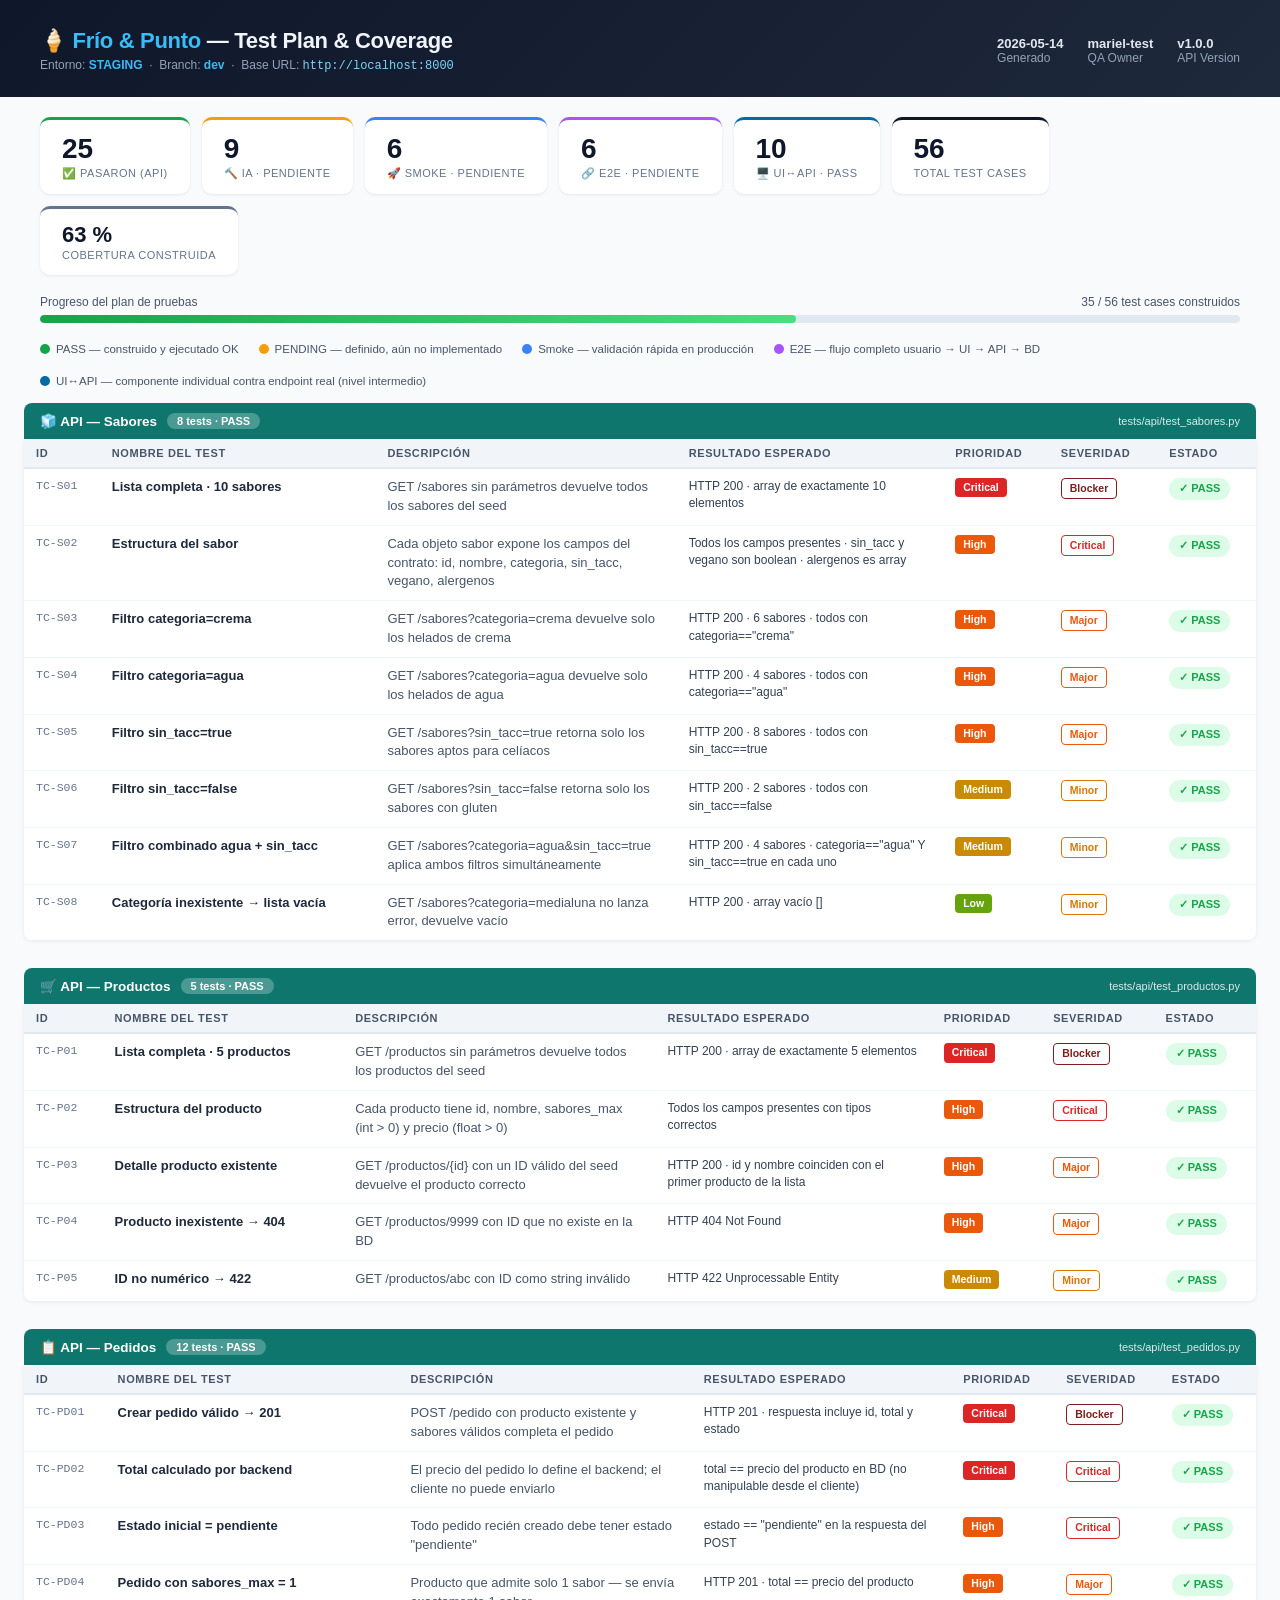
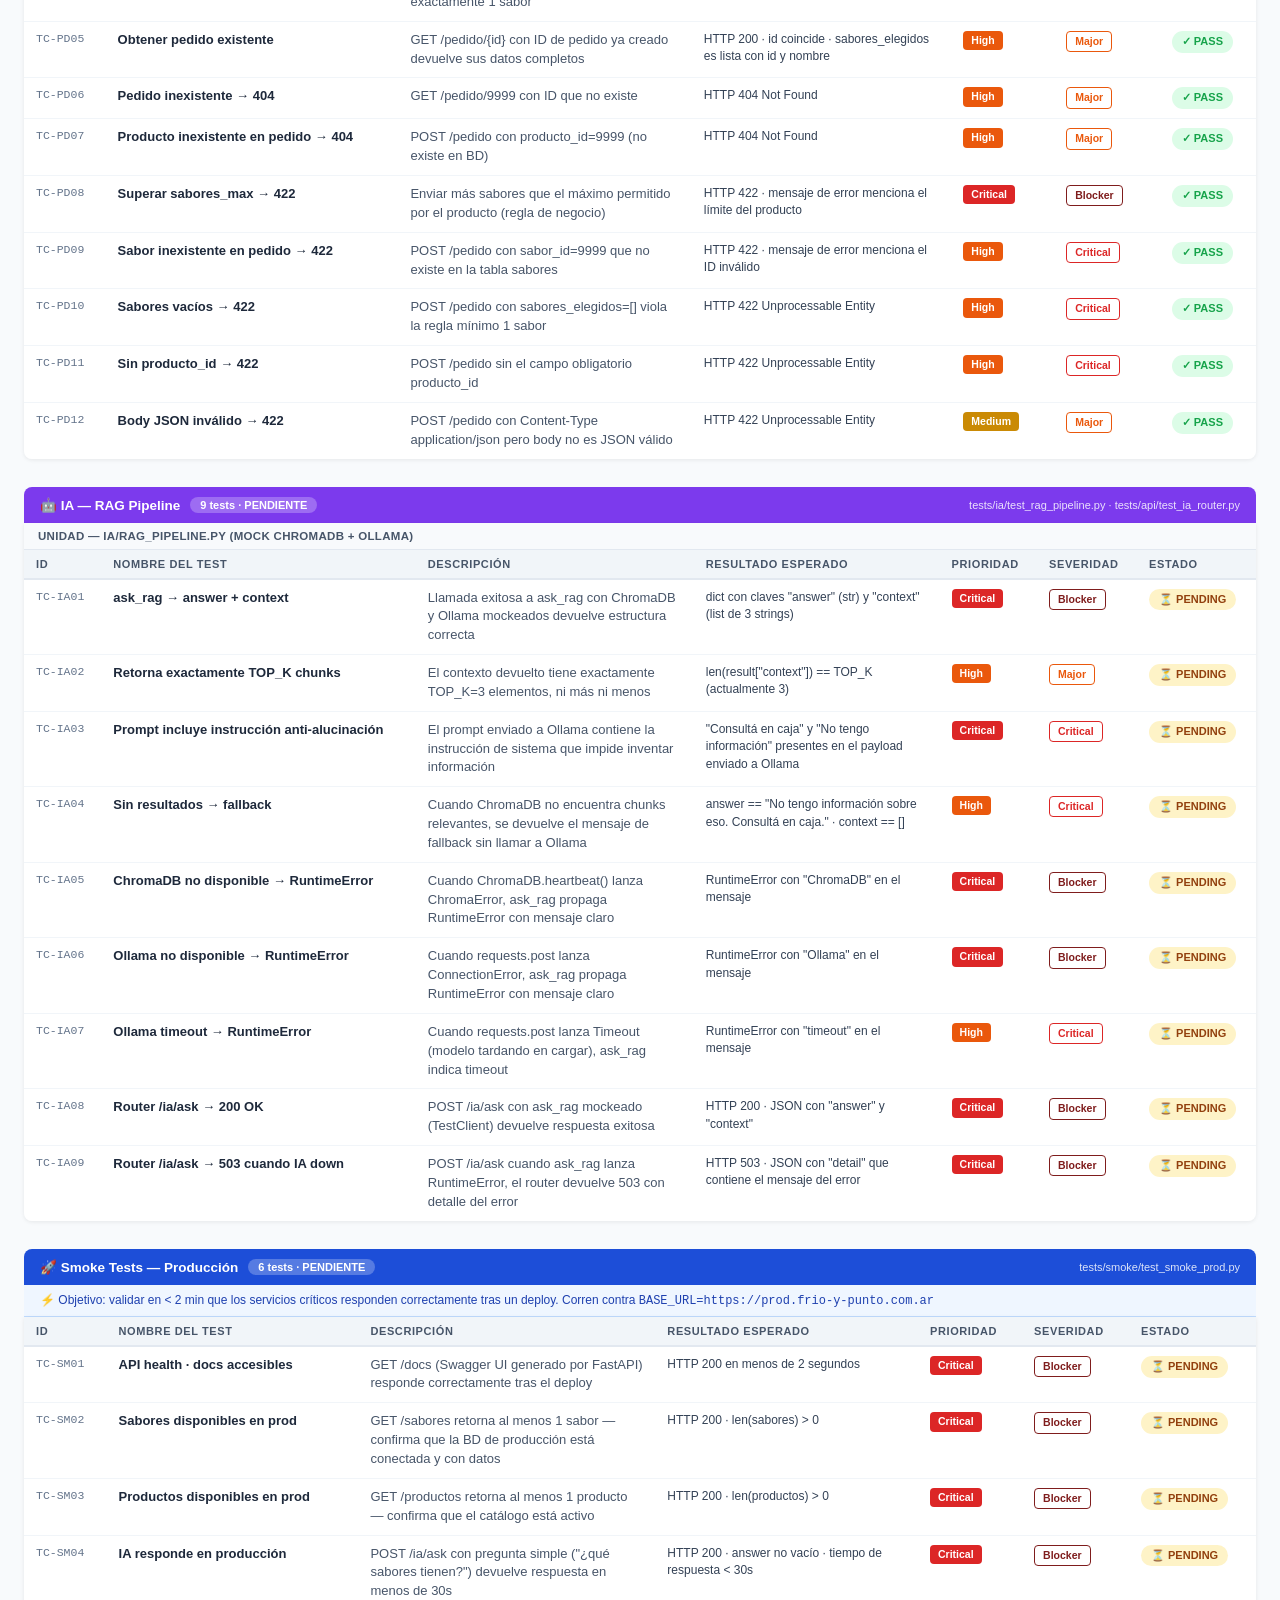
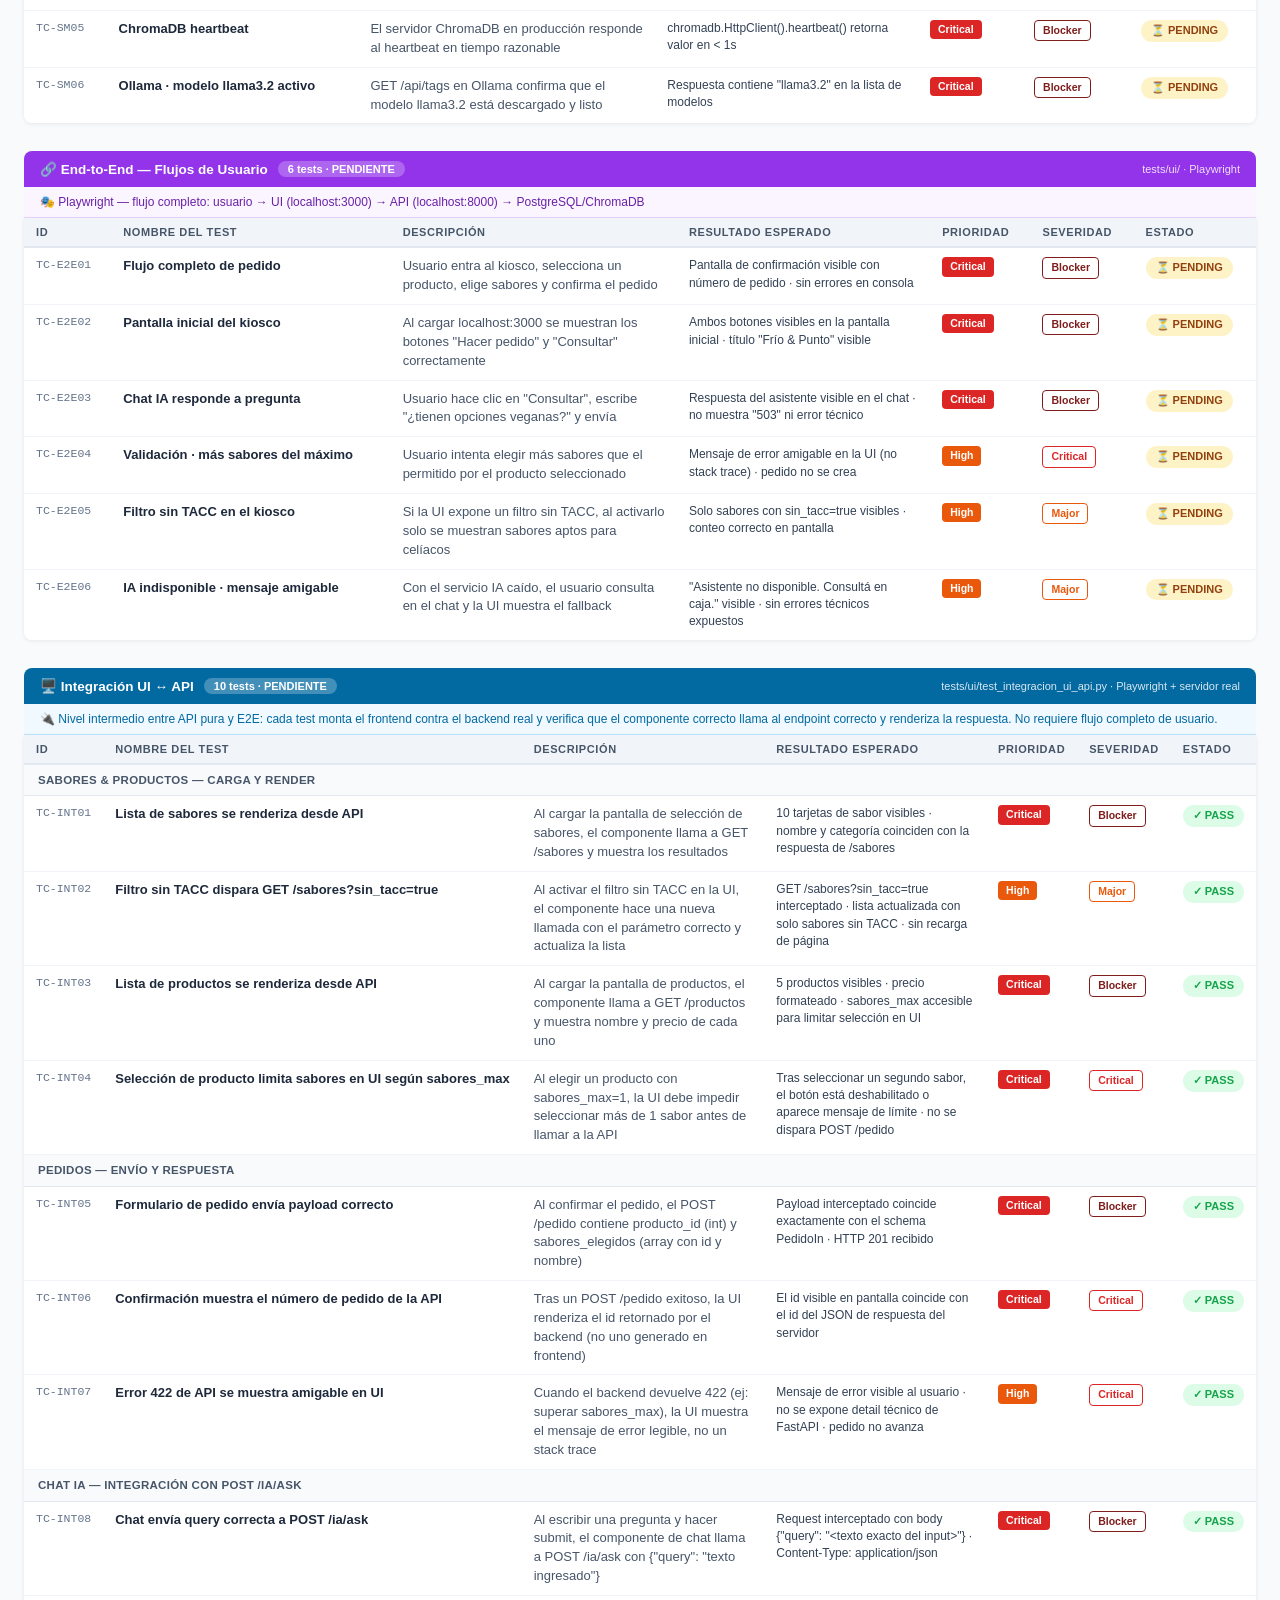
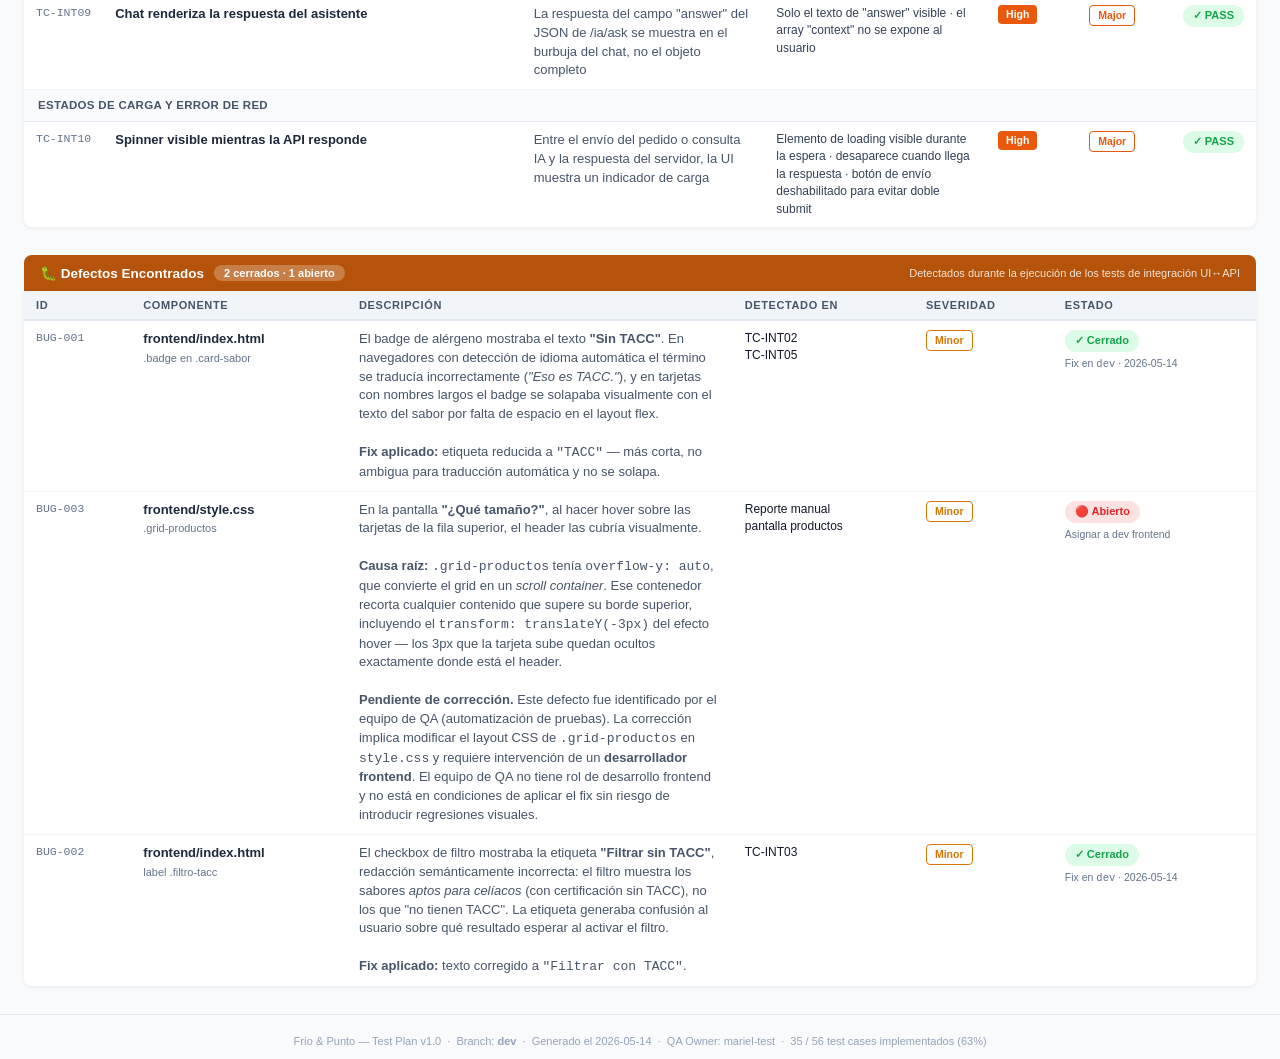
==== commit 9e552494: "revert(ui)+docs: revierte fix BUG-003, estado abierto para dev frontend - frontend/style.css: revier" ====
--- a/reports/test_plan_stage.html
+++ b/reports/test_plan_stage.html
@@ -1007,7 +1007,7 @@
 <div class="section">
   <div class="section-header" style="background:#b45309;">
     🐛 Defectos Encontrados
-    <span class="badge">3 defectos · Cerrados</span>
+    <span class="badge">2 cerrados · 1 abierto</span>
     <span style="margin-left:auto;font-size:11px;font-weight:400;opacity:.85;">Detectados durante la ejecución de los tests de integración UI↔API</span>
   </div>
   <div class="tbl-wrap">
@@ -1063,20 +1063,25 @@
             <code>transform: translateY(-3px)</code> del efecto hover — los 3px
             que la tarjeta sube quedan ocultos exactamente donde está el header.
             <br><br>
-            <strong>Fix aplicado:</strong> eliminado <code>overflow-y: auto</code>
-            (5 productos siempre caben en pantalla sin scroll) y añadido
-            <code>padding-top: 4px</code> como buffer visual.
+            <strong>Pendiente de corrección.</strong> Este defecto fue
+            identificado por el equipo de QA (automatización de pruebas).
+            La corrección implica modificar el layout CSS de
+            <code>.grid-productos</code> en <code>style.css</code> y
+            requiere intervención de un <strong>desarrollador frontend</strong>.
+            El equipo de QA no tiene rol de desarrollo frontend y no está
+            en condiciones de aplicar el fix sin riesgo de introducir
+            regresiones visuales.
           </td>
           <td style="white-space:nowrap;font-size:12px;">
             Reporte manual<br>pantalla productos
           </td>
           <td><span class="sev minor">Minor</span></td>
           <td>
-            <span class="status pass" style="background:#dcfce7;color:#16a34a;">
-              ✓ Cerrado
+            <span class="status pending" style="background:#fee2e2;color:#dc2626;border:none;padding:3px 10px;border-radius:20px;font-size:11px;font-weight:700;white-space:nowrap;display:inline-flex;align-items:center;gap:5px;">
+              🔴 Abierto
             </span>
             <div style="font-size:10.5px;color:#64748b;margin-top:4px;">
-              Fix en <code>dev</code> · 2026-05-14
+              Asignar a dev frontend
             </div>
           </td>
         </tr>
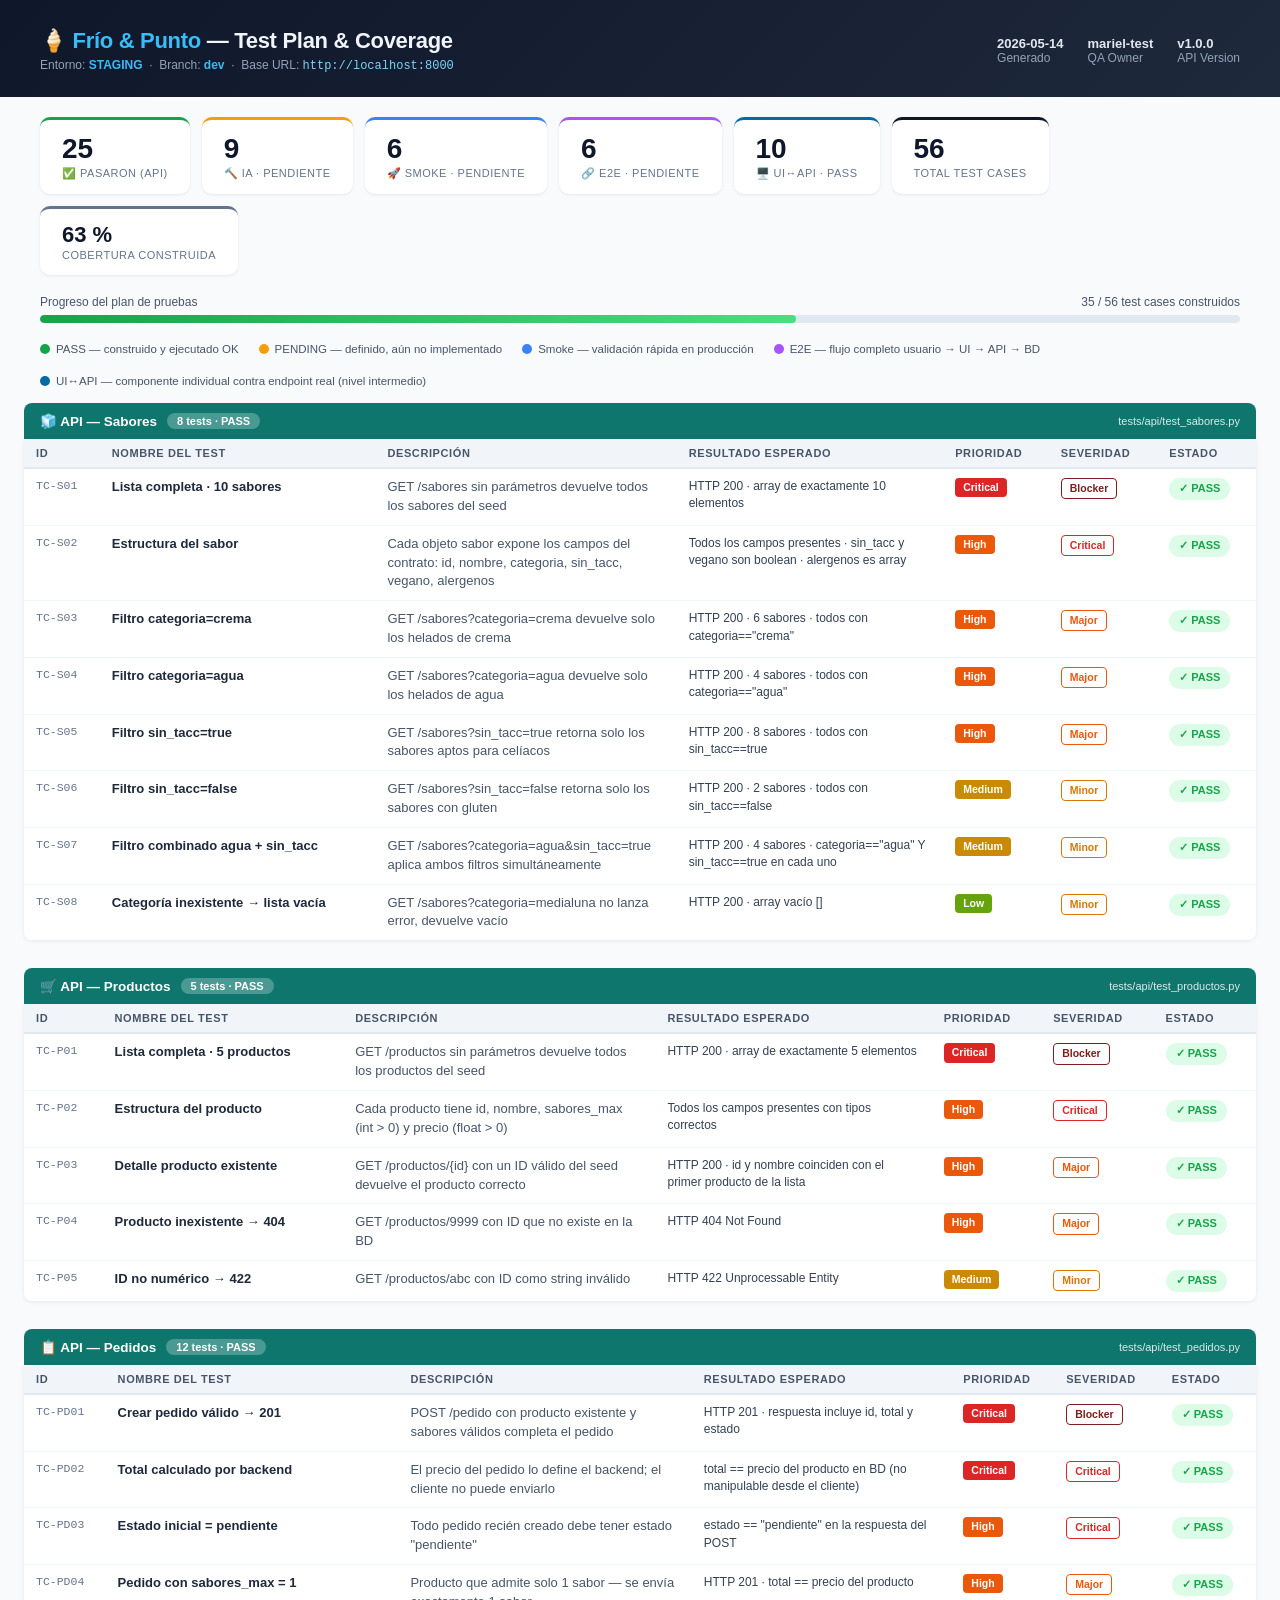
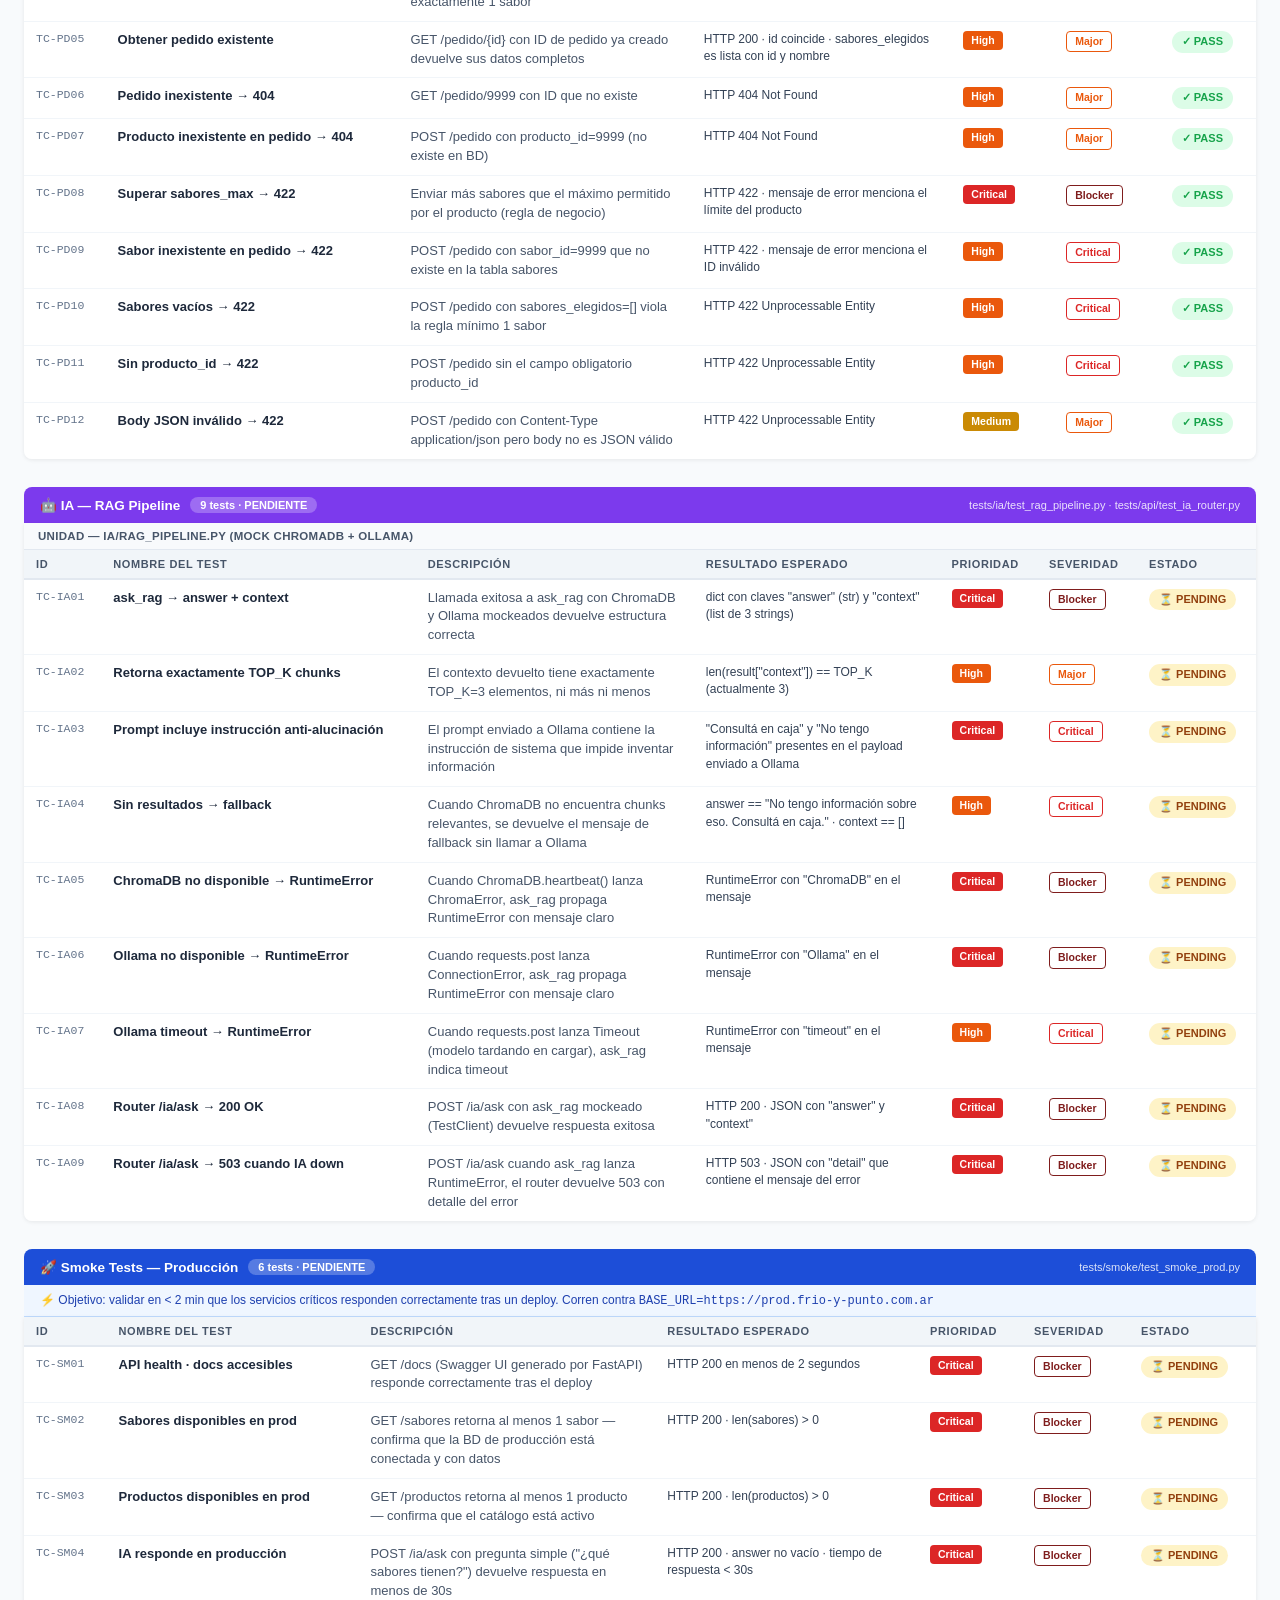
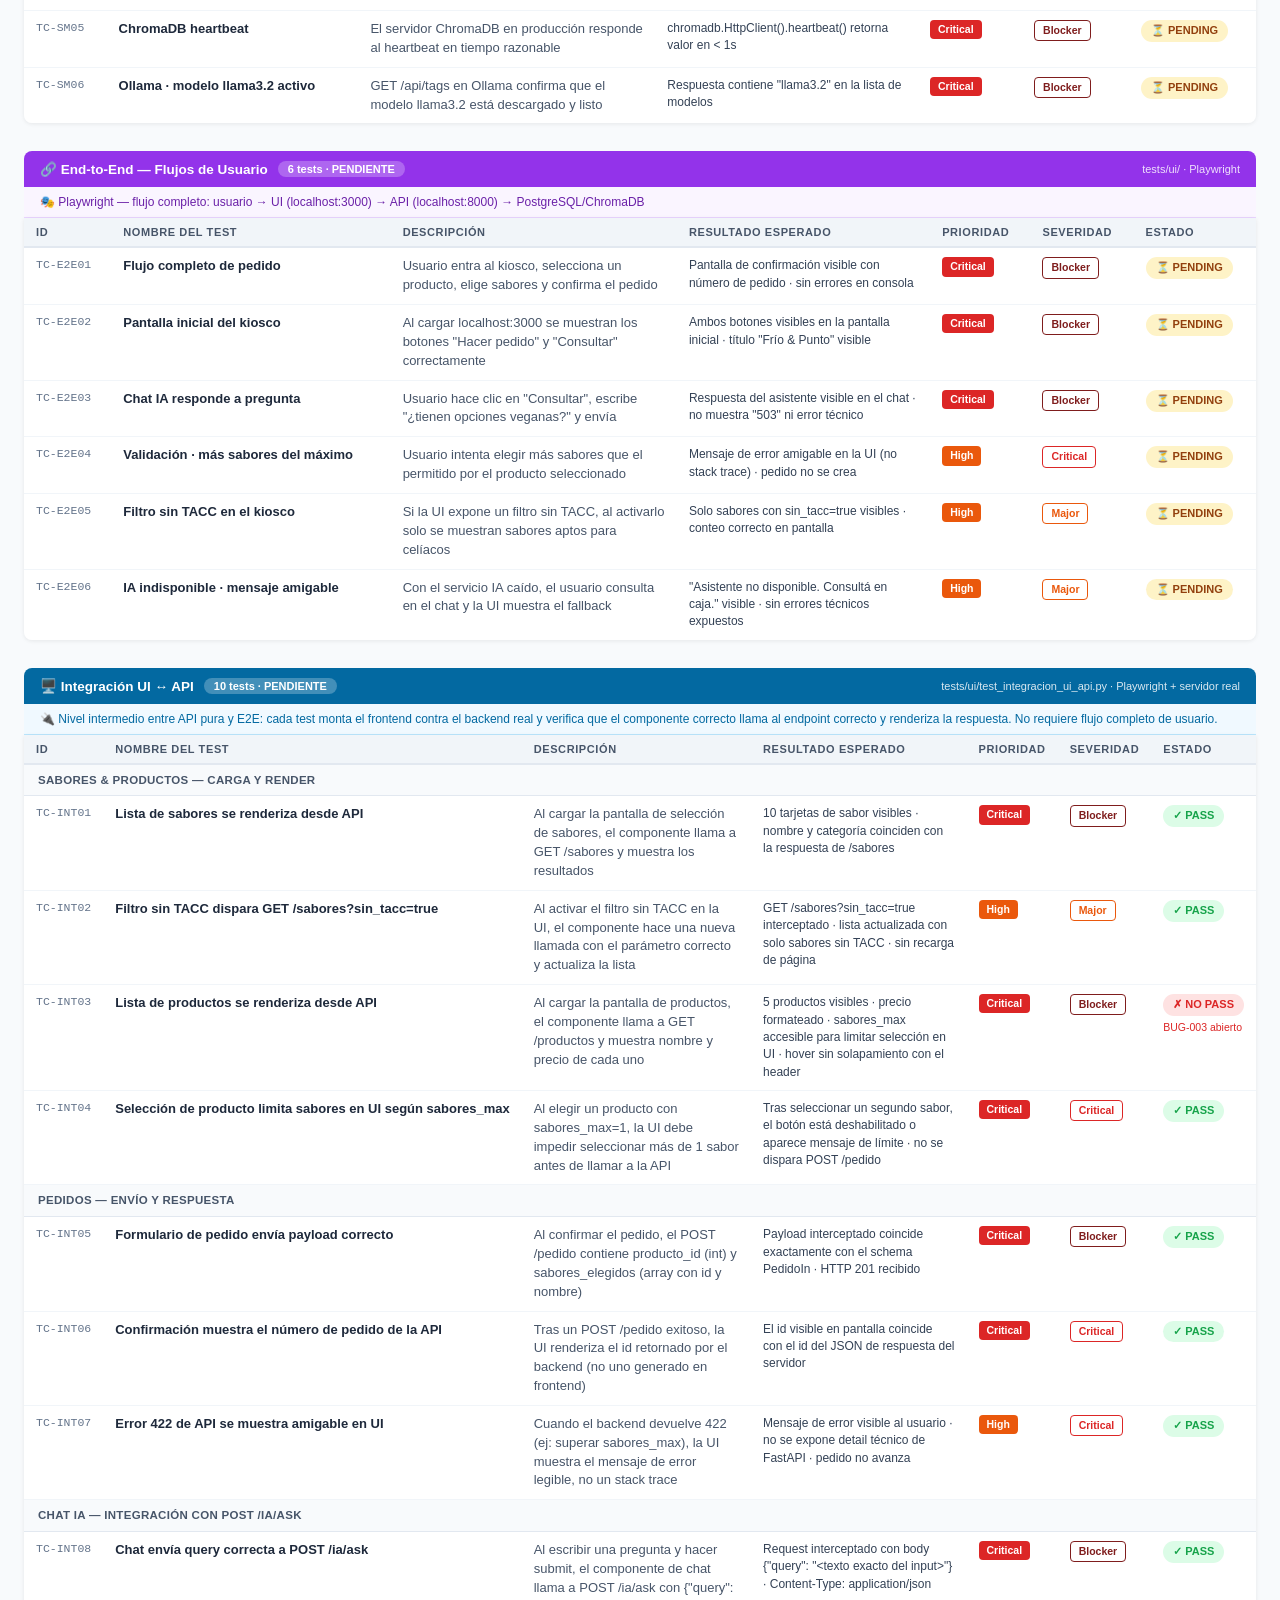
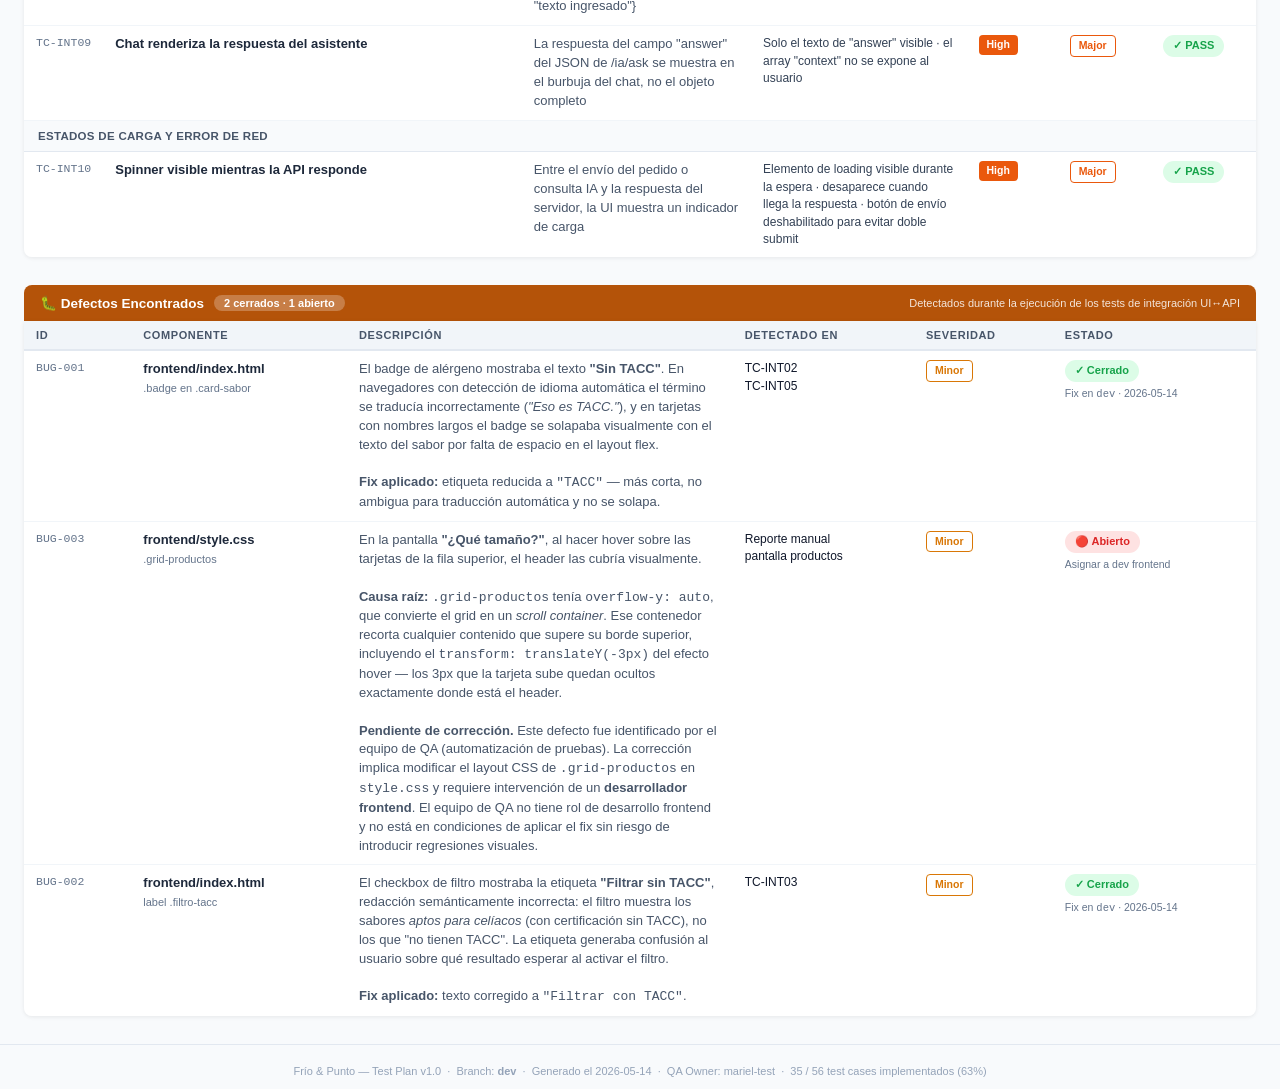
==== commit 55b493d5: "docs(qa): TC-INT03 → NO PASS por BUG-003 abierto - reports/test_plan_stage.html: TC-INT03 cambia de " ====
--- a/reports/test_plan_stage.html
+++ b/reports/test_plan_stage.html
@@ -911,10 +911,13 @@
           <td class="id">TC-INT03</td>
           <td class="name">Lista de productos se renderiza desde API</td>
           <td class="desc">Al cargar la pantalla de productos, el componente llama a GET /productos y muestra nombre y precio de cada uno</td>
-          <td class="expected">5 productos visibles · precio formateado · sabores_max accesible para limitar selección en UI</td>
-          <td><span class="pri critical">Critical</span></td>
-          <td><span class="sev blocker">Blocker</span></td>
-          <td><span class="status pass">✓ PASS</span></td>
+          <td class="expected">5 productos visibles · precio formateado · sabores_max accesible para limitar selección en UI · hover sin solapamiento con el header</td>
+          <td><span class="pri critical">Critical</span></td>
+          <td><span class="sev blocker">Blocker</span></td>
+          <td>
+            <span class="status" style="background:#fee2e2;color:#dc2626;display:inline-flex;align-items:center;gap:5px;padding:3px 10px;border-radius:20px;font-size:11px;font-weight:700;white-space:nowrap;">✗ NO PASS</span>
+            <div style="font-size:10.5px;color:#dc2626;margin-top:4px;">BUG-003 abierto</div>
+          </td>
         </tr>
         <tr>
           <td class="id">TC-INT04</td>
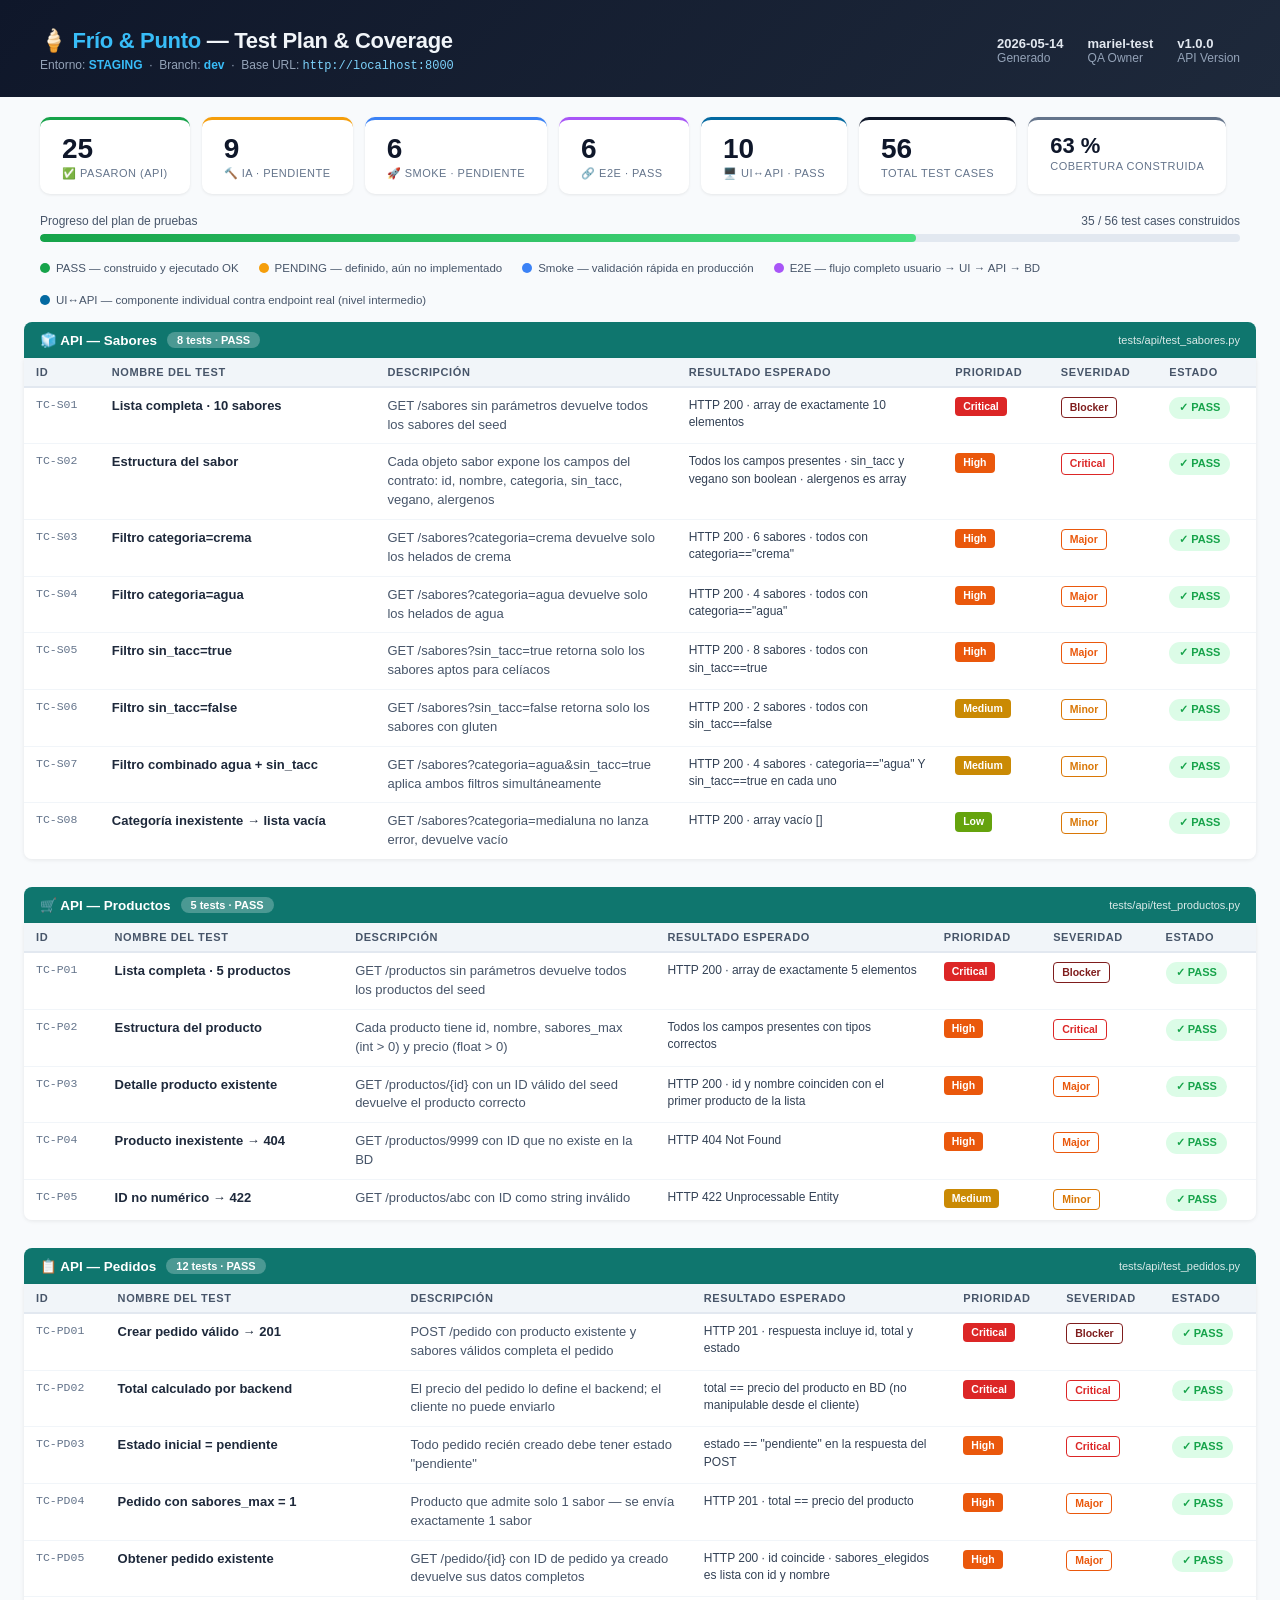
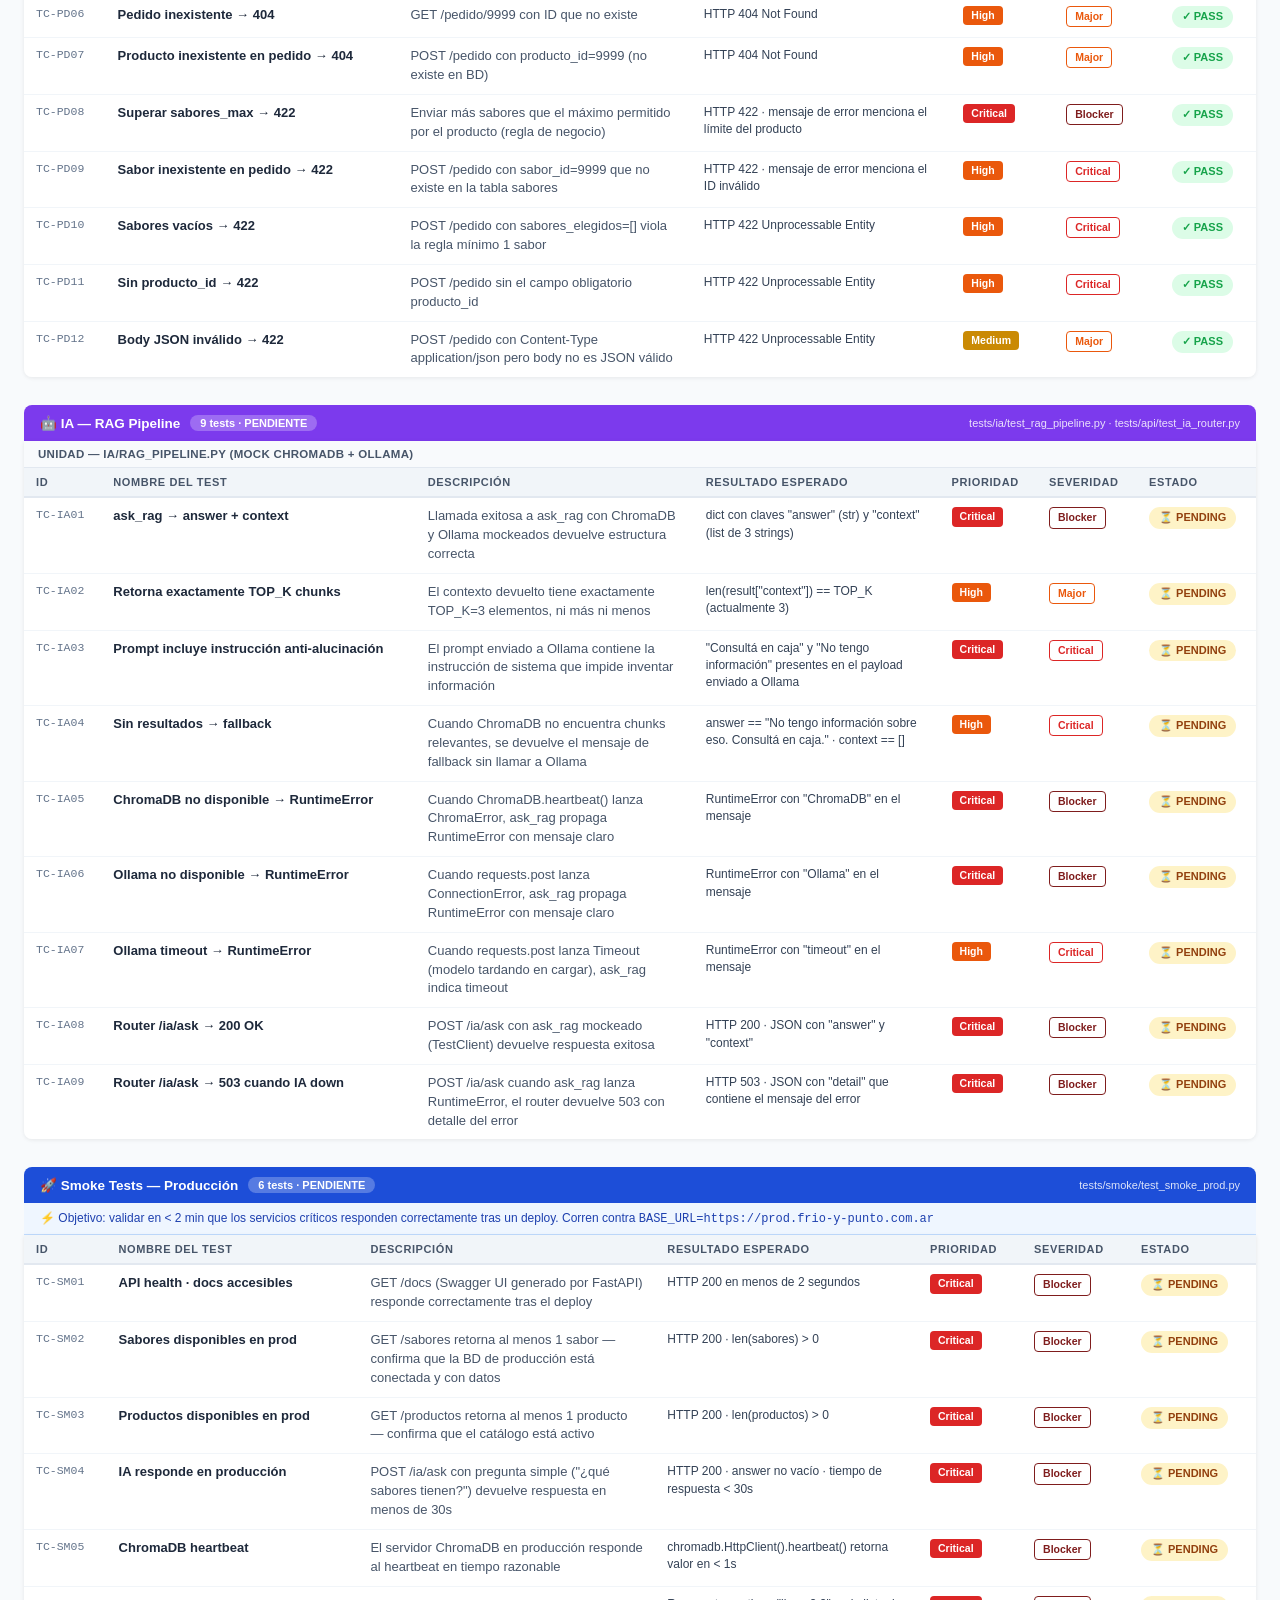
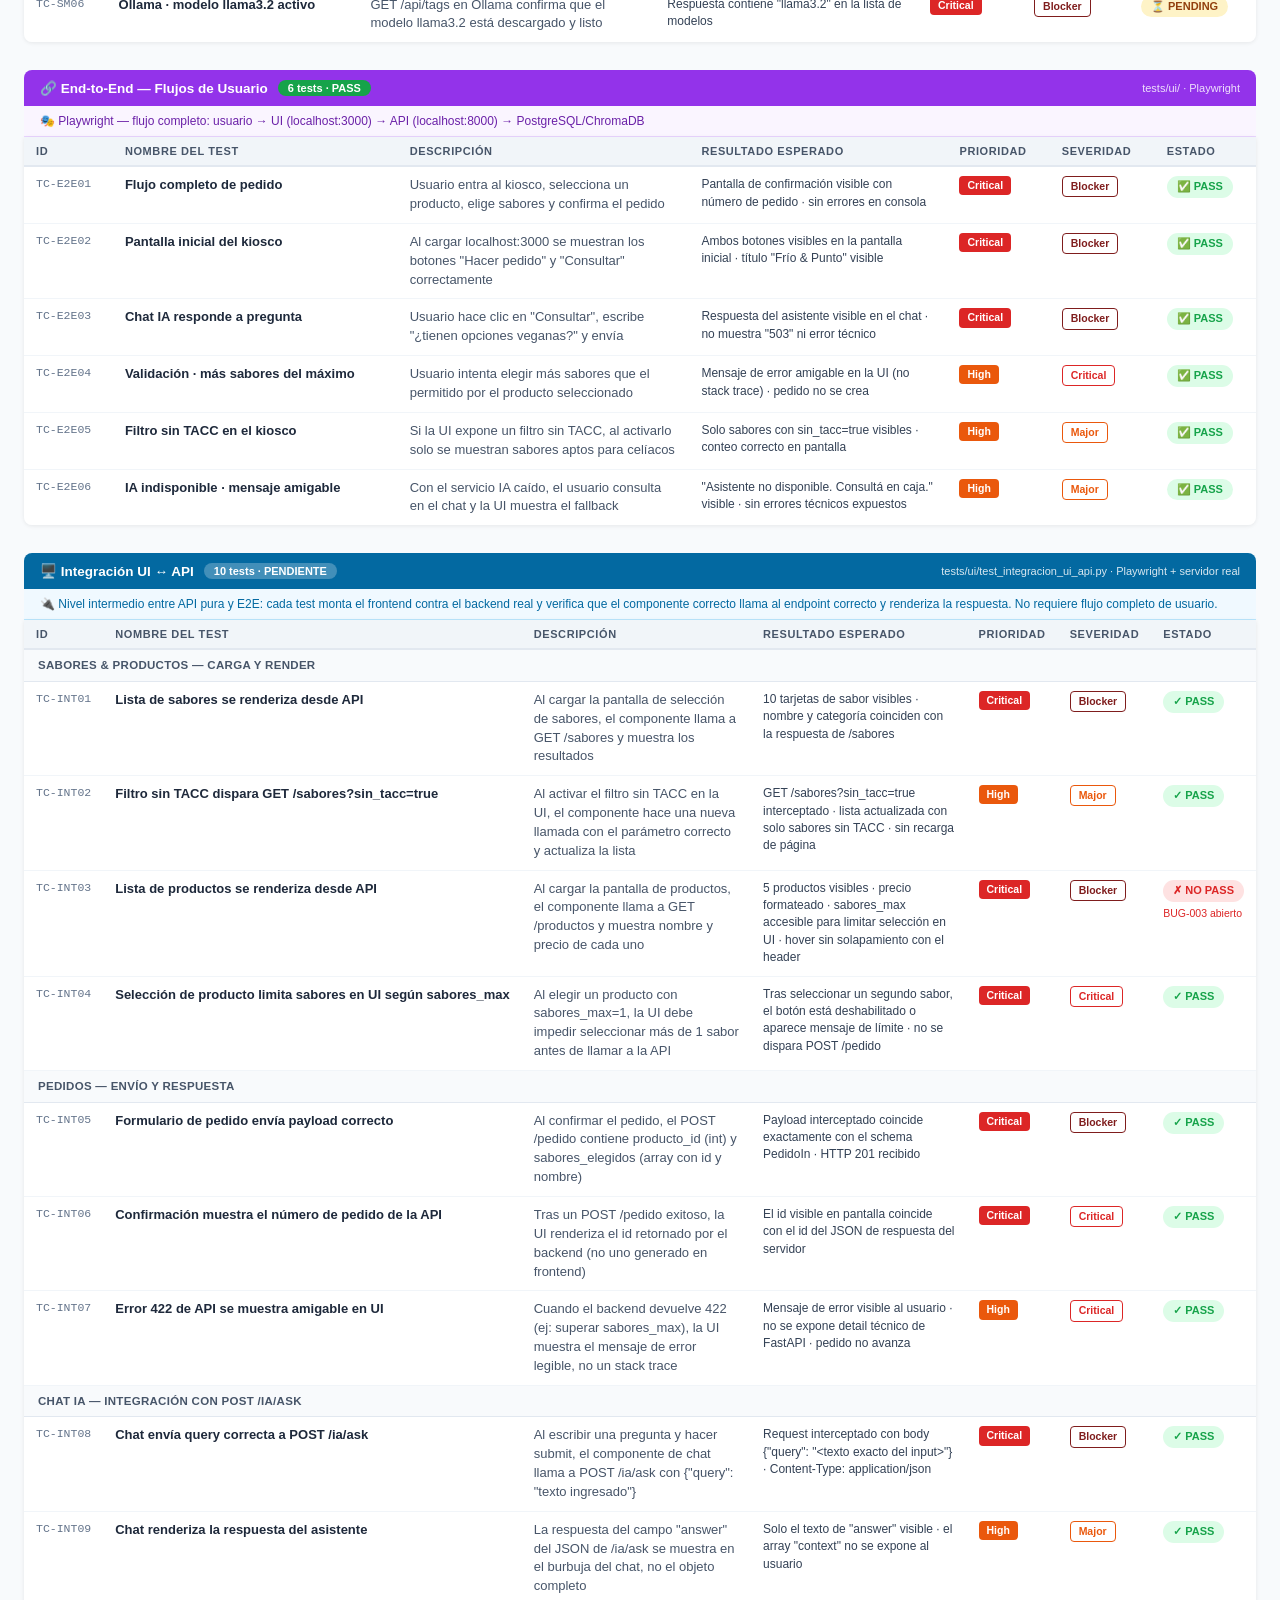
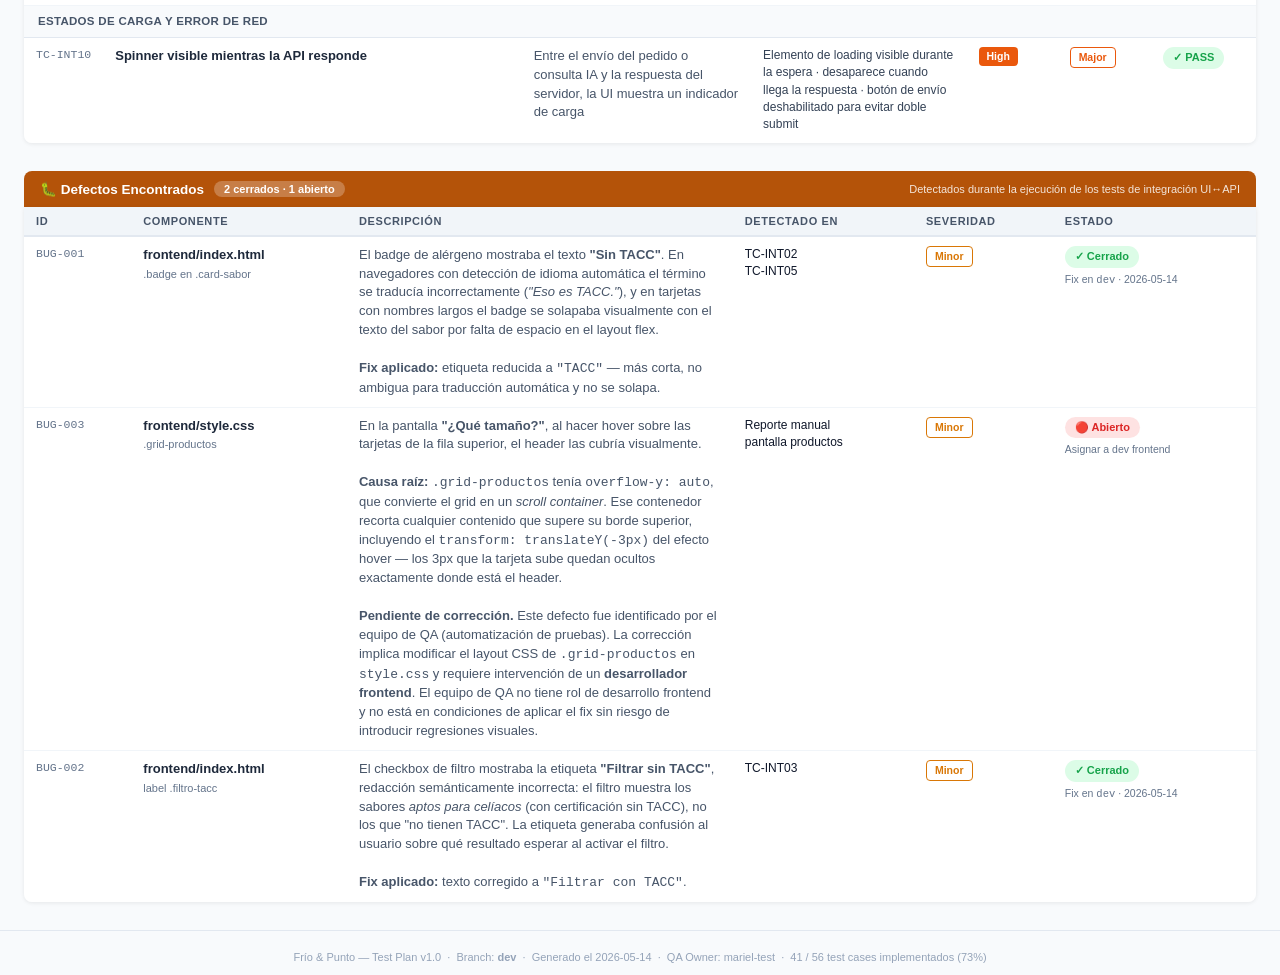
==== commit 33e27771: "feat: tests E2E TC-E2E01–06 implementados y pasando (6/6 PASS) Agrega tests/ui/test_e2e.py con flujo" ====
--- a/reports/test_plan_stage.html
+++ b/reports/test_plan_stage.html
@@ -263,7 +263,7 @@
   </div>
   <div class="card e2e">
     <div class="num">6</div>
-    <div class="label">🔗 E2E · Pendiente</div>
+    <div class="label">🔗 E2E · PASS</div>
   </div>
   <div class="card" style="border-color:#0369a1;">
     <div class="num">10</div>
@@ -284,7 +284,7 @@
     <span>Progreso del plan de pruebas</span>
     <span>35 / 56 test cases construidos</span>
   </div>
-  <div class="progress-bar"><div class="progress-fill" style="width:63%"></div></div>
+  <div class="progress-bar"><div class="progress-fill" style="width:73%"></div></div>
 </div>
 
 <div class="legend">
@@ -787,7 +787,7 @@
 <div class="section">
   <div class="section-header bg-e2e">
     🔗 End-to-End — Flujos de Usuario
-    <span class="badge">6 tests · PENDIENTE</span>
+    <span class="badge" style="background:#16a34a;">6 tests · PASS</span>
     <span style="margin-left:auto;font-size:11px;font-weight:400;opacity:.85;">tests/ui/ · Playwright</span>
   </div>
   <div style="background:#faf5ff;padding:8px 16px;font-size:12px;color:#6b21a8;border-bottom:1px solid #e9d5ff;">
@@ -809,7 +809,7 @@
           <td class="expected">Pantalla de confirmación visible con número de pedido · sin errores en consola</td>
           <td><span class="pri critical">Critical</span></td>
           <td><span class="sev blocker">Blocker</span></td>
-          <td><span class="status pending">⏳ PENDING</span></td>
+          <td><span class="status pass">✅ PASS</span></td>
         </tr>
         <tr>
           <td class="id">TC-E2E02</td>
@@ -818,7 +818,7 @@
           <td class="expected">Ambos botones visibles en la pantalla inicial · título "Frío &amp; Punto" visible</td>
           <td><span class="pri critical">Critical</span></td>
           <td><span class="sev blocker">Blocker</span></td>
-          <td><span class="status pending">⏳ PENDING</span></td>
+          <td><span class="status pass">✅ PASS</span></td>
         </tr>
         <tr>
           <td class="id">TC-E2E03</td>
@@ -827,7 +827,7 @@
           <td class="expected">Respuesta del asistente visible en el chat · no muestra "503" ni error técnico</td>
           <td><span class="pri critical">Critical</span></td>
           <td><span class="sev blocker">Blocker</span></td>
-          <td><span class="status pending">⏳ PENDING</span></td>
+          <td><span class="status pass">✅ PASS</span></td>
         </tr>
         <tr>
           <td class="id">TC-E2E04</td>
@@ -836,7 +836,7 @@
           <td class="expected">Mensaje de error amigable en la UI (no stack trace) · pedido no se crea</td>
           <td><span class="pri high">High</span></td>
           <td><span class="sev critical">Critical</span></td>
-          <td><span class="status pending">⏳ PENDING</span></td>
+          <td><span class="status pass">✅ PASS</span></td>
         </tr>
         <tr>
           <td class="id">TC-E2E05</td>
@@ -845,7 +845,7 @@
           <td class="expected">Solo sabores con sin_tacc=true visibles · conteo correcto en pantalla</td>
           <td><span class="pri high">High</span></td>
           <td><span class="sev major">Major</span></td>
-          <td><span class="status pending">⏳ PENDING</span></td>
+          <td><span class="status pass">✅ PASS</span></td>
         </tr>
         <tr>
           <td class="id">TC-E2E06</td>
@@ -854,7 +854,7 @@
           <td class="expected">"Asistente no disponible. Consultá en caja." visible · sin errores técnicos expuestos</td>
           <td><span class="pri high">High</span></td>
           <td><span class="sev major">Major</span></td>
-          <td><span class="status pending">⏳ PENDING</span></td>
+          <td><span class="status pass">✅ PASS</span></td>
         </tr>
       </tbody>
     </table>
@@ -1126,7 +1126,7 @@
 <footer>
   Frío &amp; Punto — Test Plan v1.0 &nbsp;·&nbsp; Branch: <strong>dev</strong> &nbsp;·&nbsp;
   Generado el 2026-05-14 &nbsp;·&nbsp; QA Owner: mariel-test &nbsp;·&nbsp;
-  35 / 56 test cases implementados (63%)
+  41 / 56 test cases implementados (73%)
 </footer>
 
 </body>
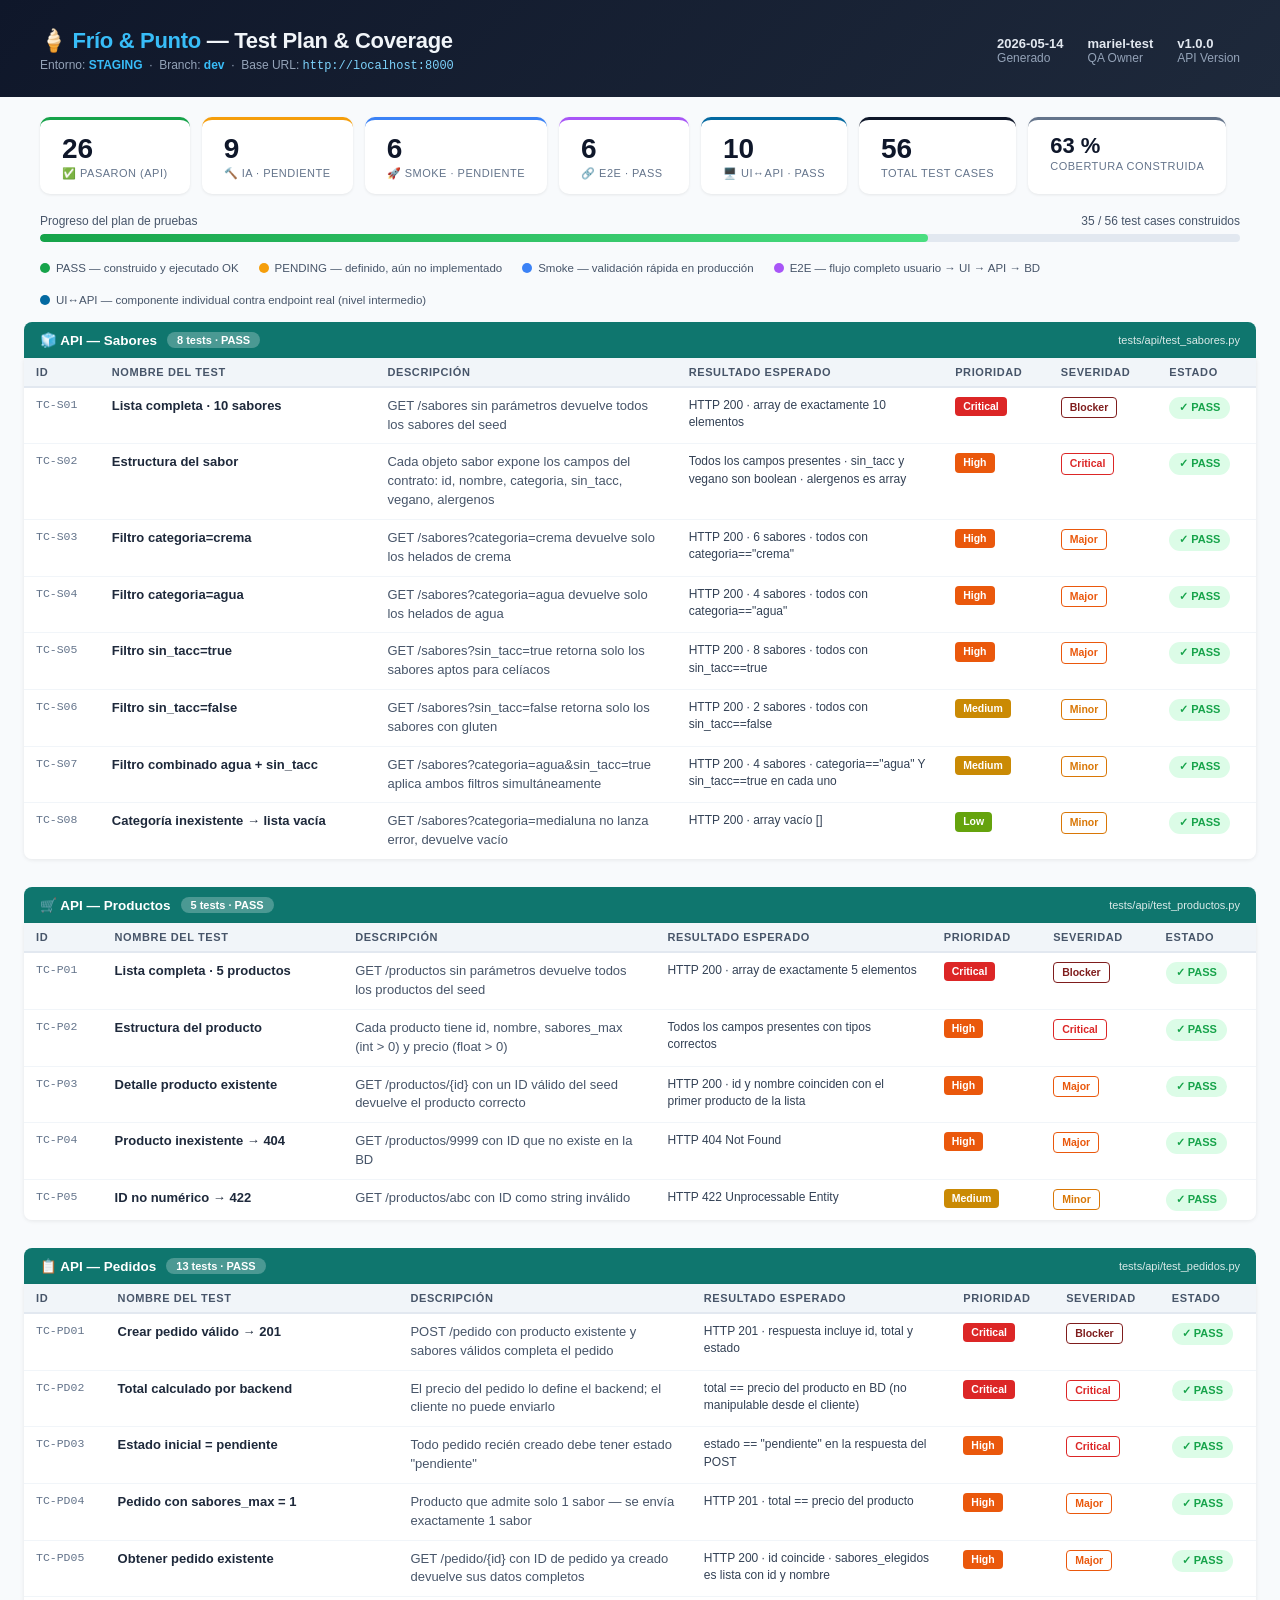
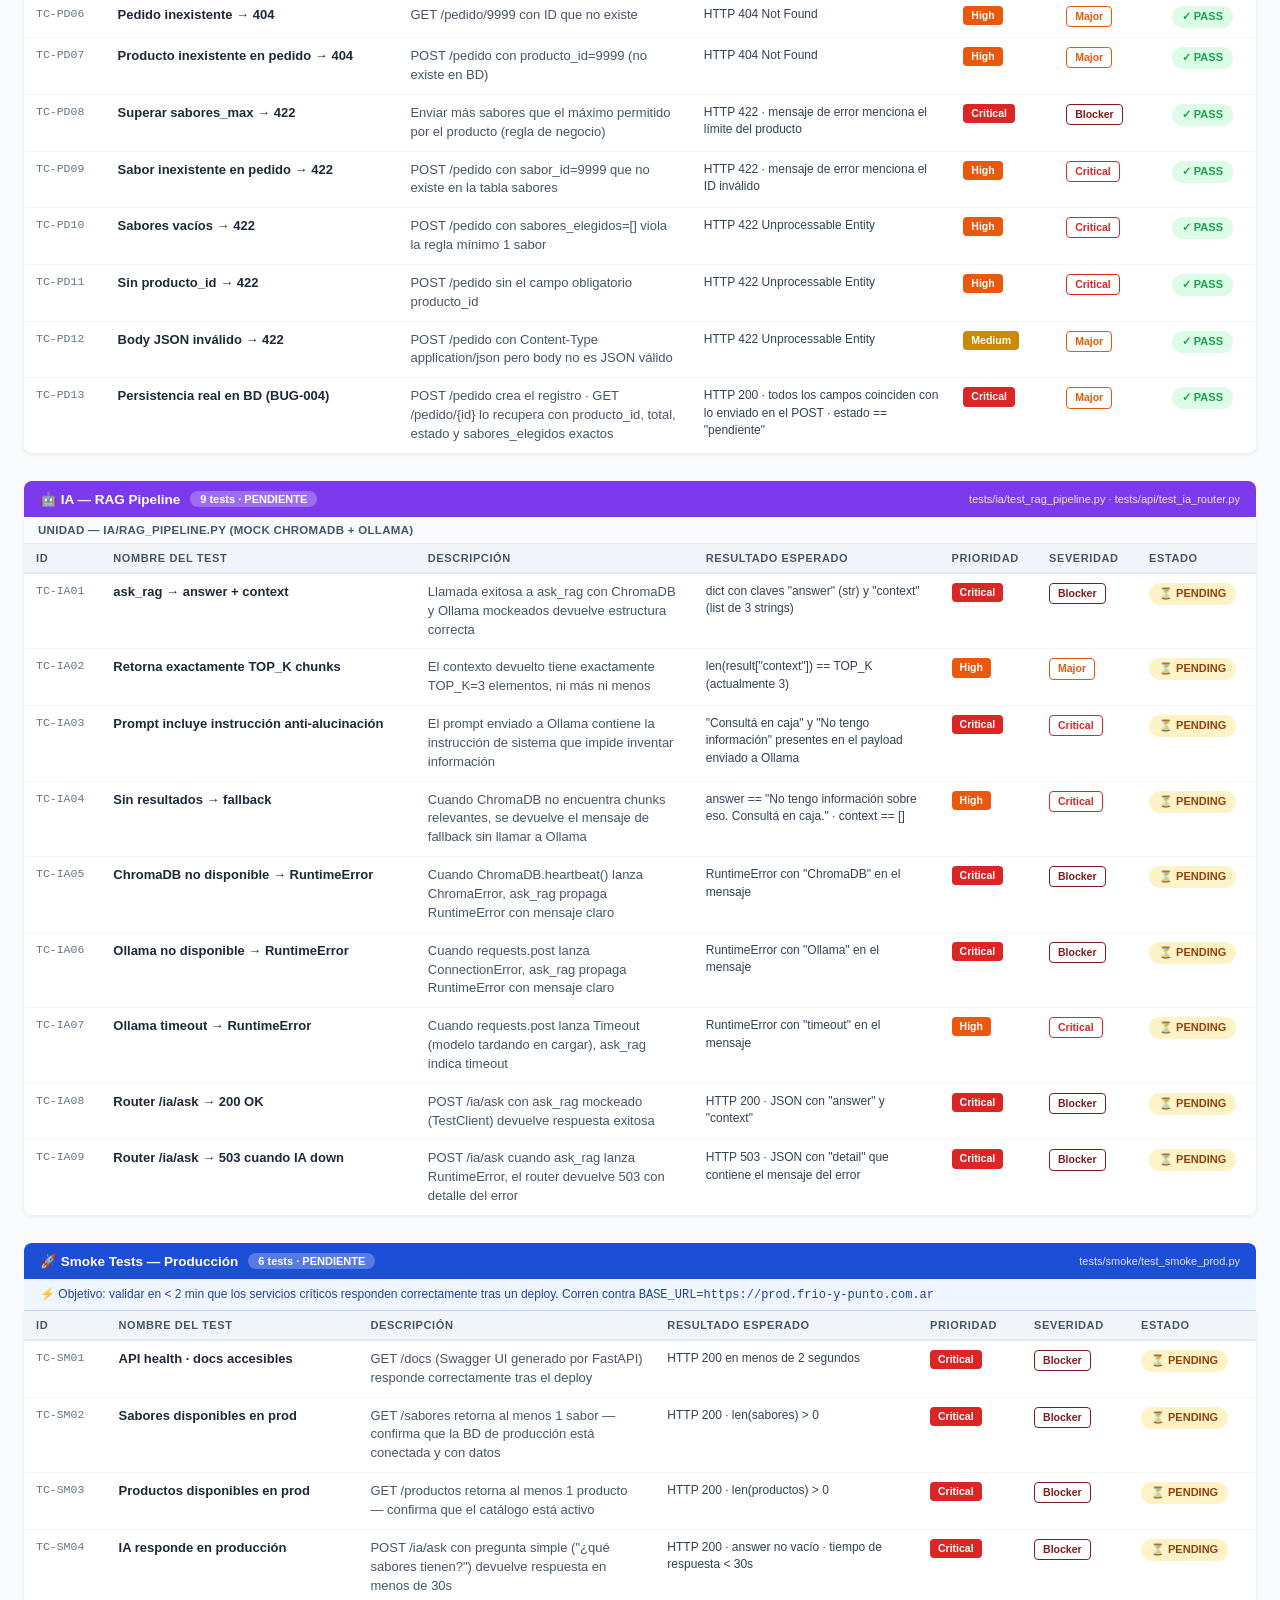
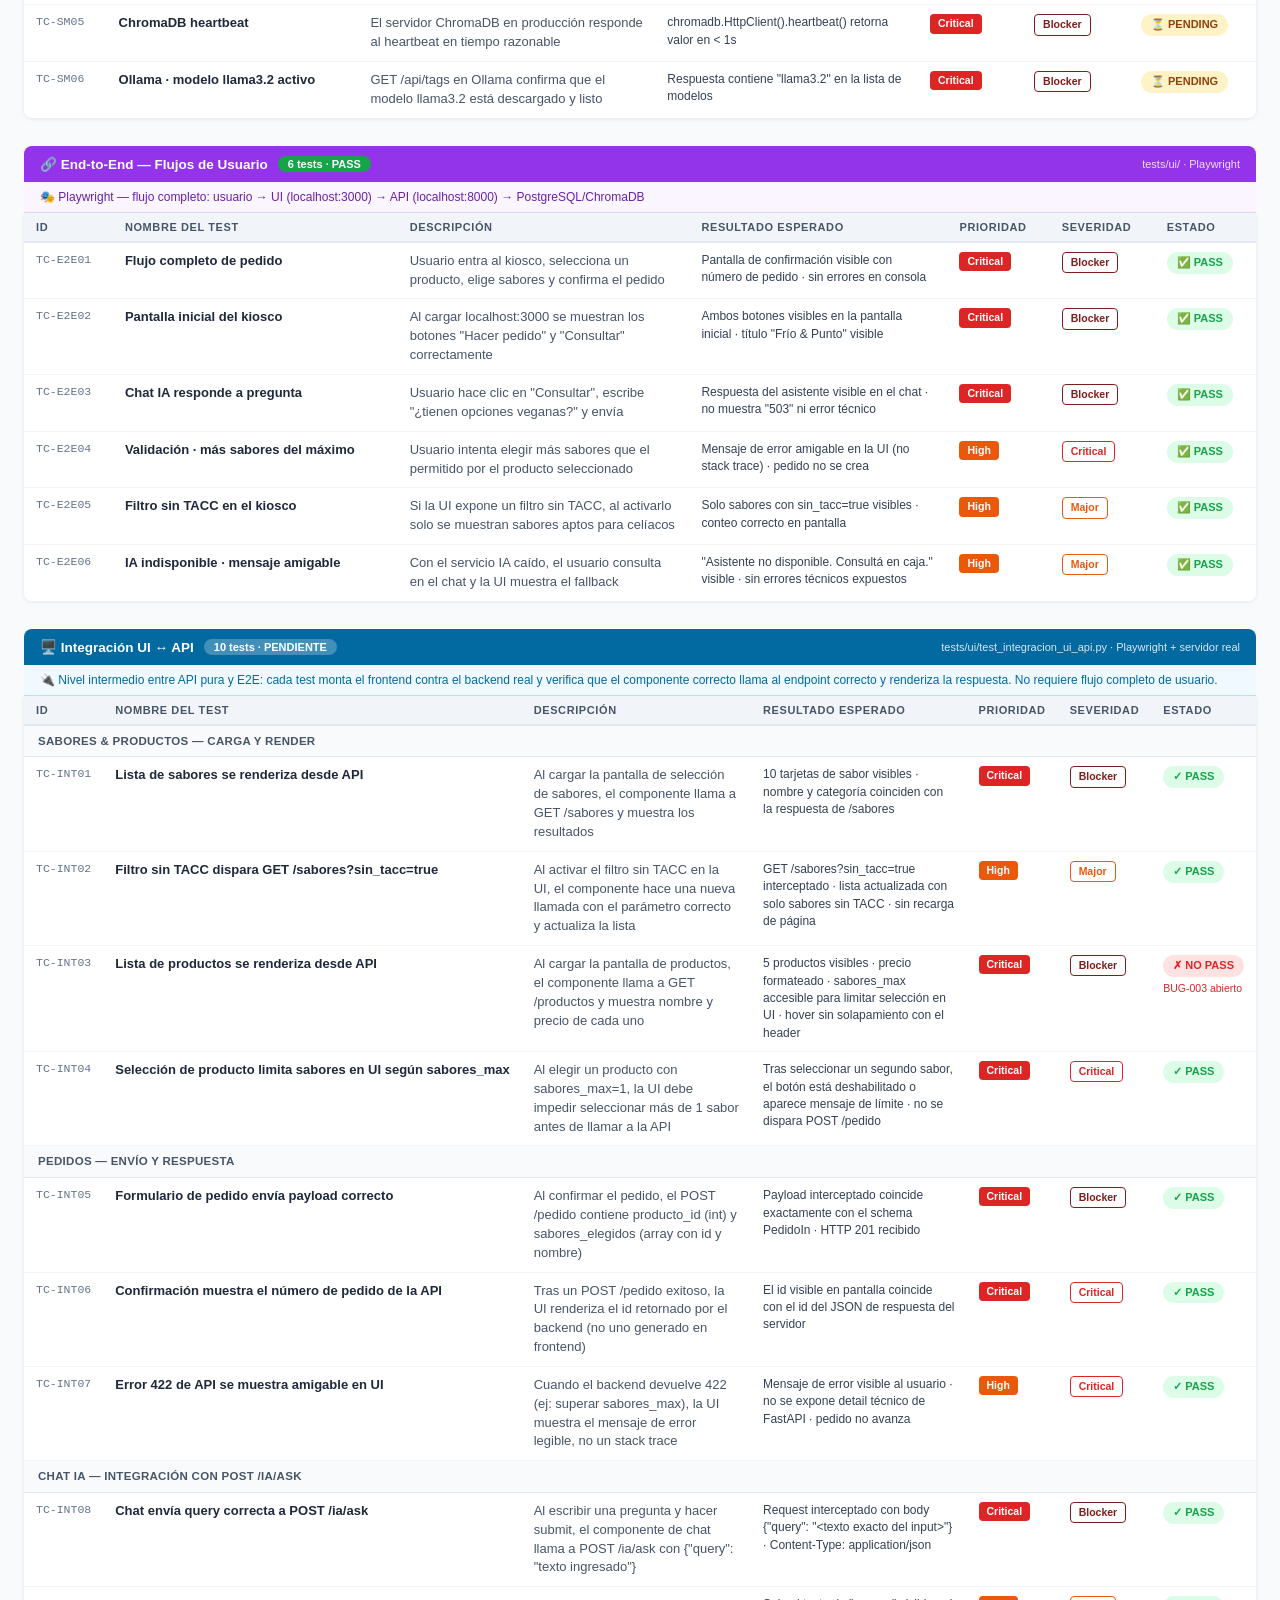
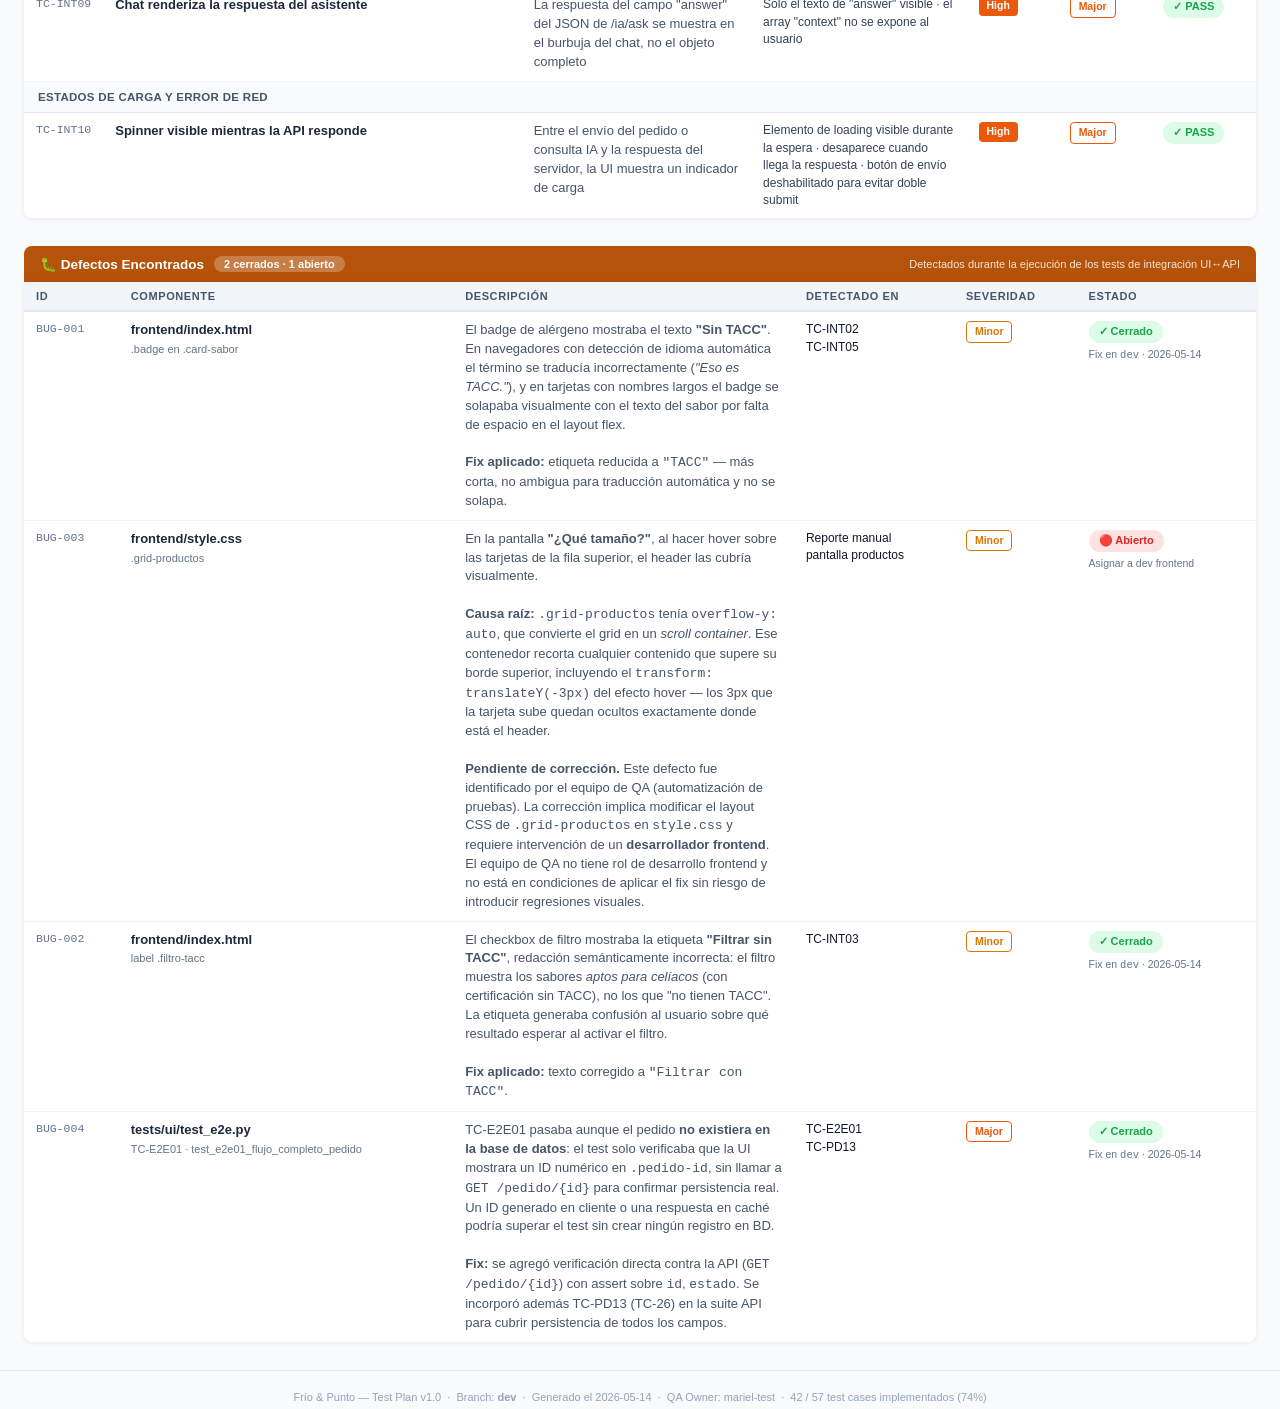
==== commit 3eabfe41: "fix: BUG-004 — TC-E2E01 ahora verifica persistencia del pedido en BD TC-E2E01 pasaba sin confirmar q" ====
--- a/reports/test_plan_stage.html
+++ b/reports/test_plan_stage.html
@@ -250,7 +250,7 @@
 ════════════════════════════════════════════════ -->
 <div class="summary">
   <div class="card pass">
-    <div class="num">25</div>
+    <div class="num">26</div>
     <div class="label">✅ Pasaron (API)</div>
   </div>
   <div class="card pending">
@@ -284,7 +284,7 @@
     <span>Progreso del plan de pruebas</span>
     <span>35 / 56 test cases construidos</span>
   </div>
-  <div class="progress-bar"><div class="progress-fill" style="width:73%"></div></div>
+  <div class="progress-bar"><div class="progress-fill" style="width:74%"></div></div>
 </div>
 
 <div class="legend">
@@ -467,7 +467,7 @@
 <div class="section">
   <div class="section-header bg-api">
     📋 API — Pedidos
-    <span class="badge">12 tests · PASS</span>
+    <span class="badge">13 tests · PASS</span>
     <span style="margin-left:auto;font-size:11px;font-weight:400;opacity:.85;">tests/api/test_pedidos.py</span>
   </div>
   <div class="tbl-wrap">
@@ -584,6 +584,15 @@
           <td class="desc">POST /pedido con Content-Type application/json pero body no es JSON válido</td>
           <td class="expected">HTTP 422 Unprocessable Entity</td>
           <td><span class="pri medium">Medium</span></td>
+          <td><span class="sev major">Major</span></td>
+          <td><span class="status pass">✓ PASS</span></td>
+        </tr>
+        <tr>
+          <td class="id">TC-PD13</td>
+          <td class="name">Persistencia real en BD (BUG-004)</td>
+          <td class="desc">POST /pedido crea el registro · GET /pedido/{id} lo recupera con producto_id, total, estado y sabores_elegidos exactos</td>
+          <td class="expected">HTTP 200 · todos los campos coinciden con lo enviado en el POST · estado == "pendiente"</td>
+          <td><span class="pri critical">Critical</span></td>
           <td><span class="sev major">Major</span></td>
           <td><span class="status pass">✓ PASS</span></td>
         </tr>
@@ -1114,6 +1123,35 @@
             </div>
           </td>
         </tr>
+        <tr>
+          <td class="id">BUG-004</td>
+          <td class="name">tests/ui/test_e2e.py<br><span style="font-size:11px;color:#64748b;font-weight:400;">TC-E2E01 · test_e2e01_flujo_completo_pedido</span></td>
+          <td class="desc">
+            TC-E2E01 pasaba aunque el pedido <strong>no existiera en la base de datos</strong>:
+            el test solo verificaba que la UI mostrara un ID numérico en
+            <code>.pedido-id</code>, sin llamar a
+            <code>GET /pedido/{id}</code> para confirmar persistencia real.
+            Un ID generado en cliente o una respuesta en caché podría superar el test
+            sin crear ningún registro en BD.
+            <br><br>
+            <strong>Fix:</strong> se agregó verificación directa contra la API
+            (<code>GET /pedido/{id}</code>) con assert sobre <code>id</code>,
+            <code>estado</code>. Se incorporó además TC-PD13 (TC-26) en la suite API
+            para cubrir persistencia de todos los campos.
+          </td>
+          <td style="white-space:nowrap;font-size:12px;">
+            TC-E2E01<br>TC-PD13
+          </td>
+          <td><span class="sev major">Major</span></td>
+          <td>
+            <span class="status pass" style="background:#dcfce7;color:#16a34a;">
+              ✓ Cerrado
+            </span>
+            <div style="font-size:10.5px;color:#64748b;margin-top:4px;">
+              Fix en <code>dev</code> · 2026-05-14
+            </div>
+          </td>
+        </tr>
       </tbody>
     </table>
   </div>
@@ -1126,7 +1164,7 @@
 <footer>
   Frío &amp; Punto — Test Plan v1.0 &nbsp;·&nbsp; Branch: <strong>dev</strong> &nbsp;·&nbsp;
   Generado el 2026-05-14 &nbsp;·&nbsp; QA Owner: mariel-test &nbsp;·&nbsp;
-  41 / 56 test cases implementados (73%)
+  42 / 57 test cases implementados (74%)
 </footer>
 
 </body>
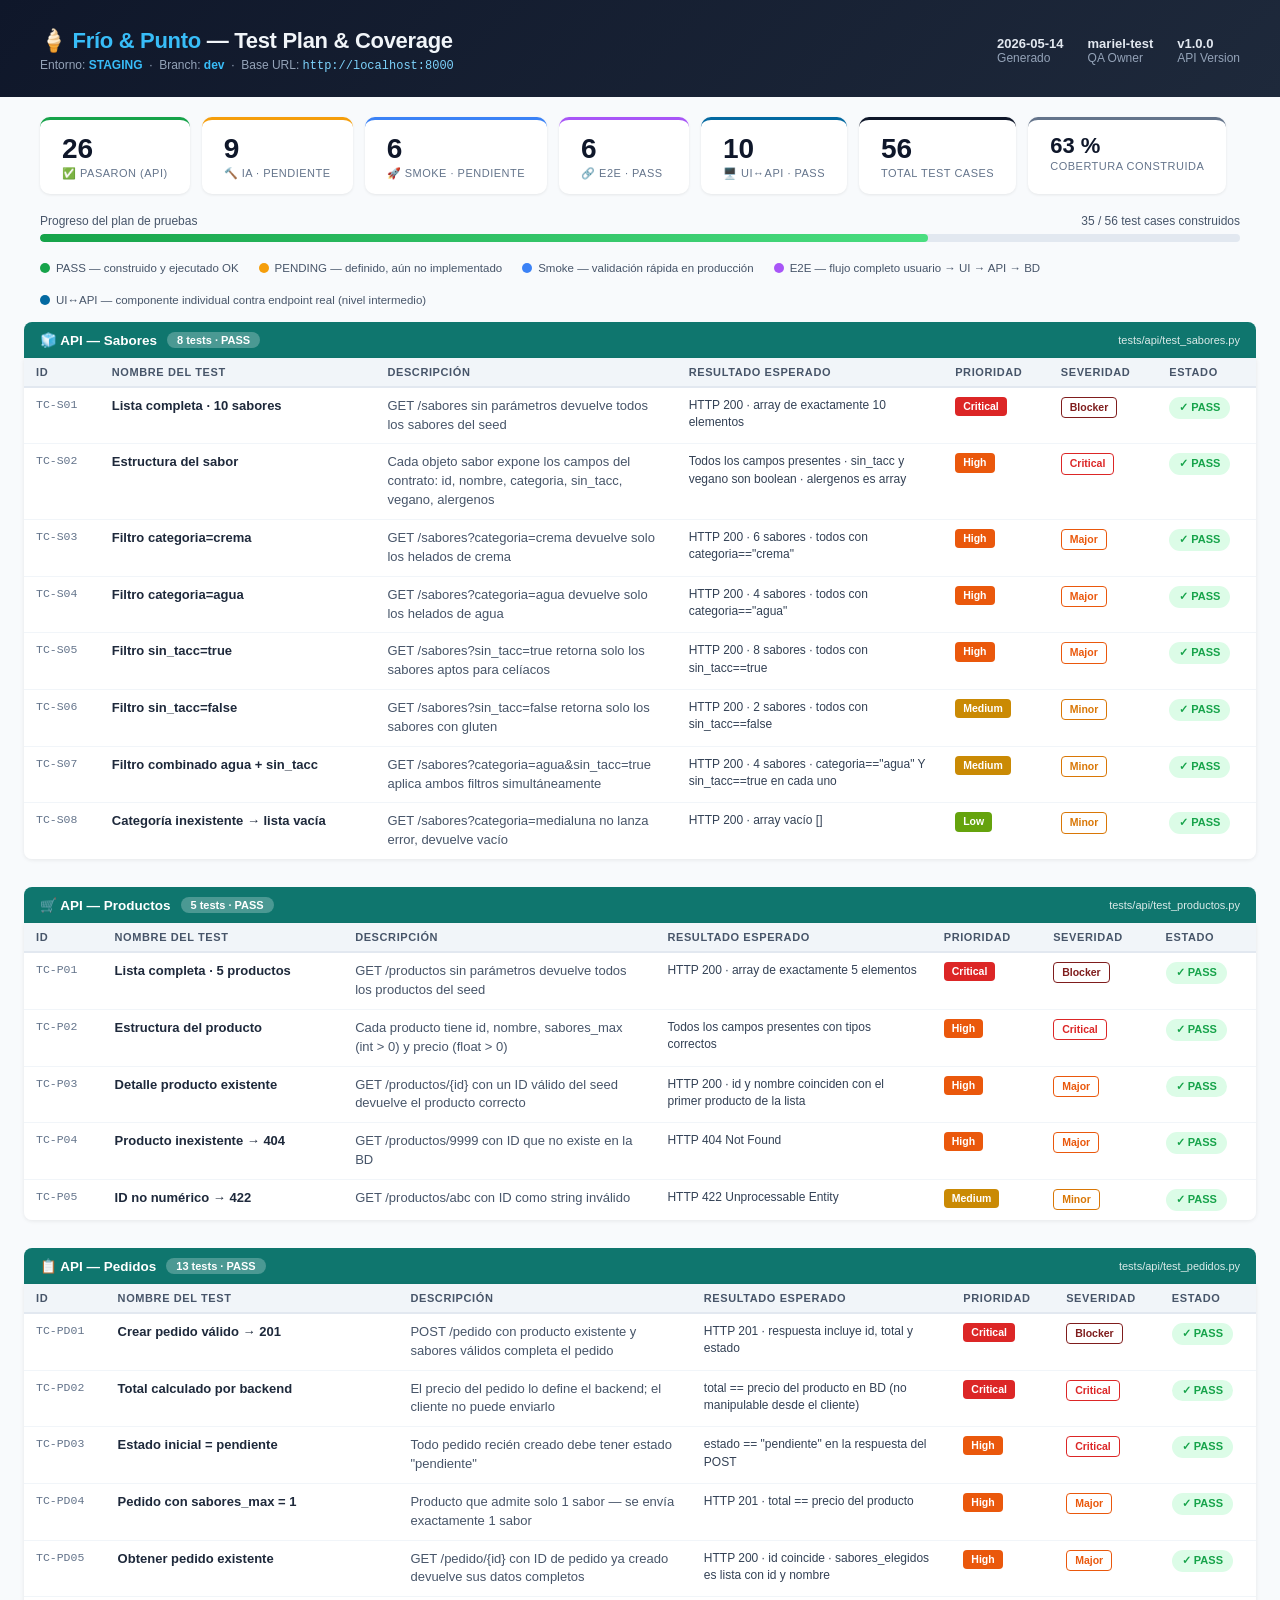
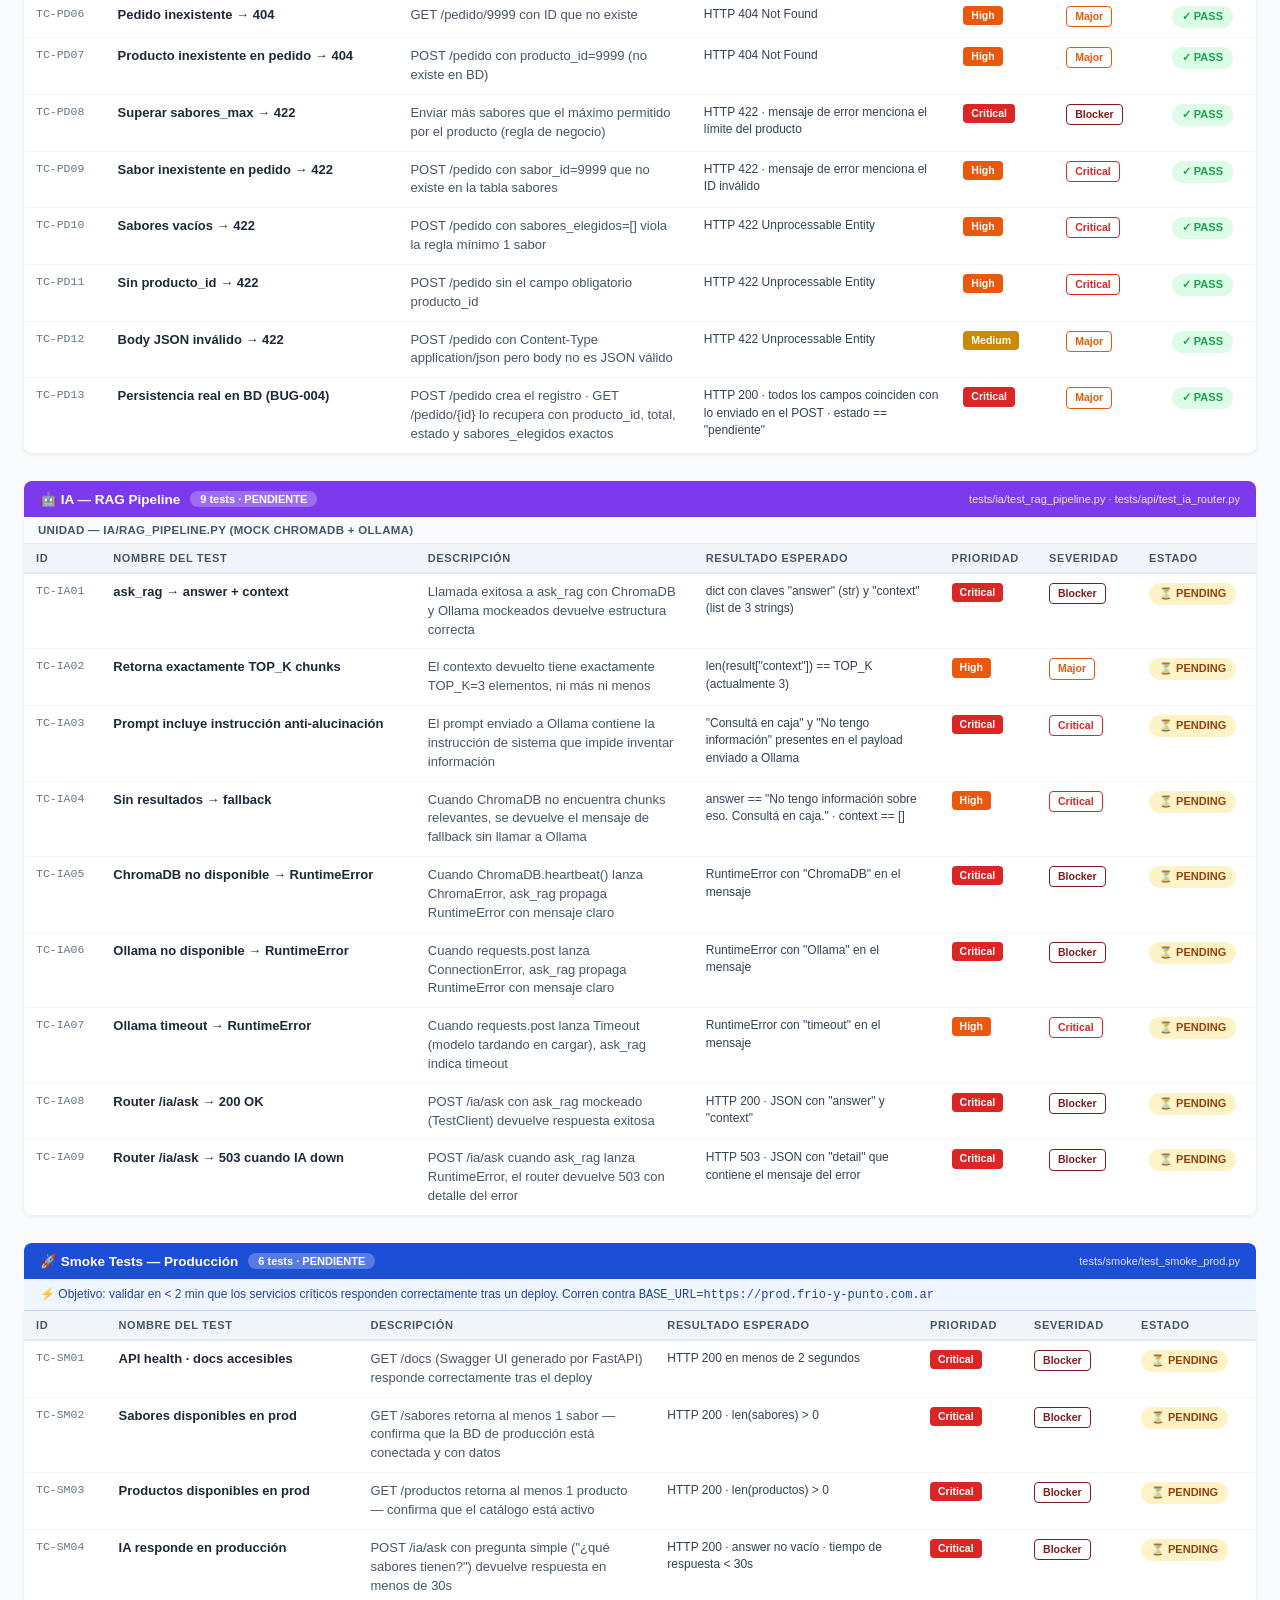
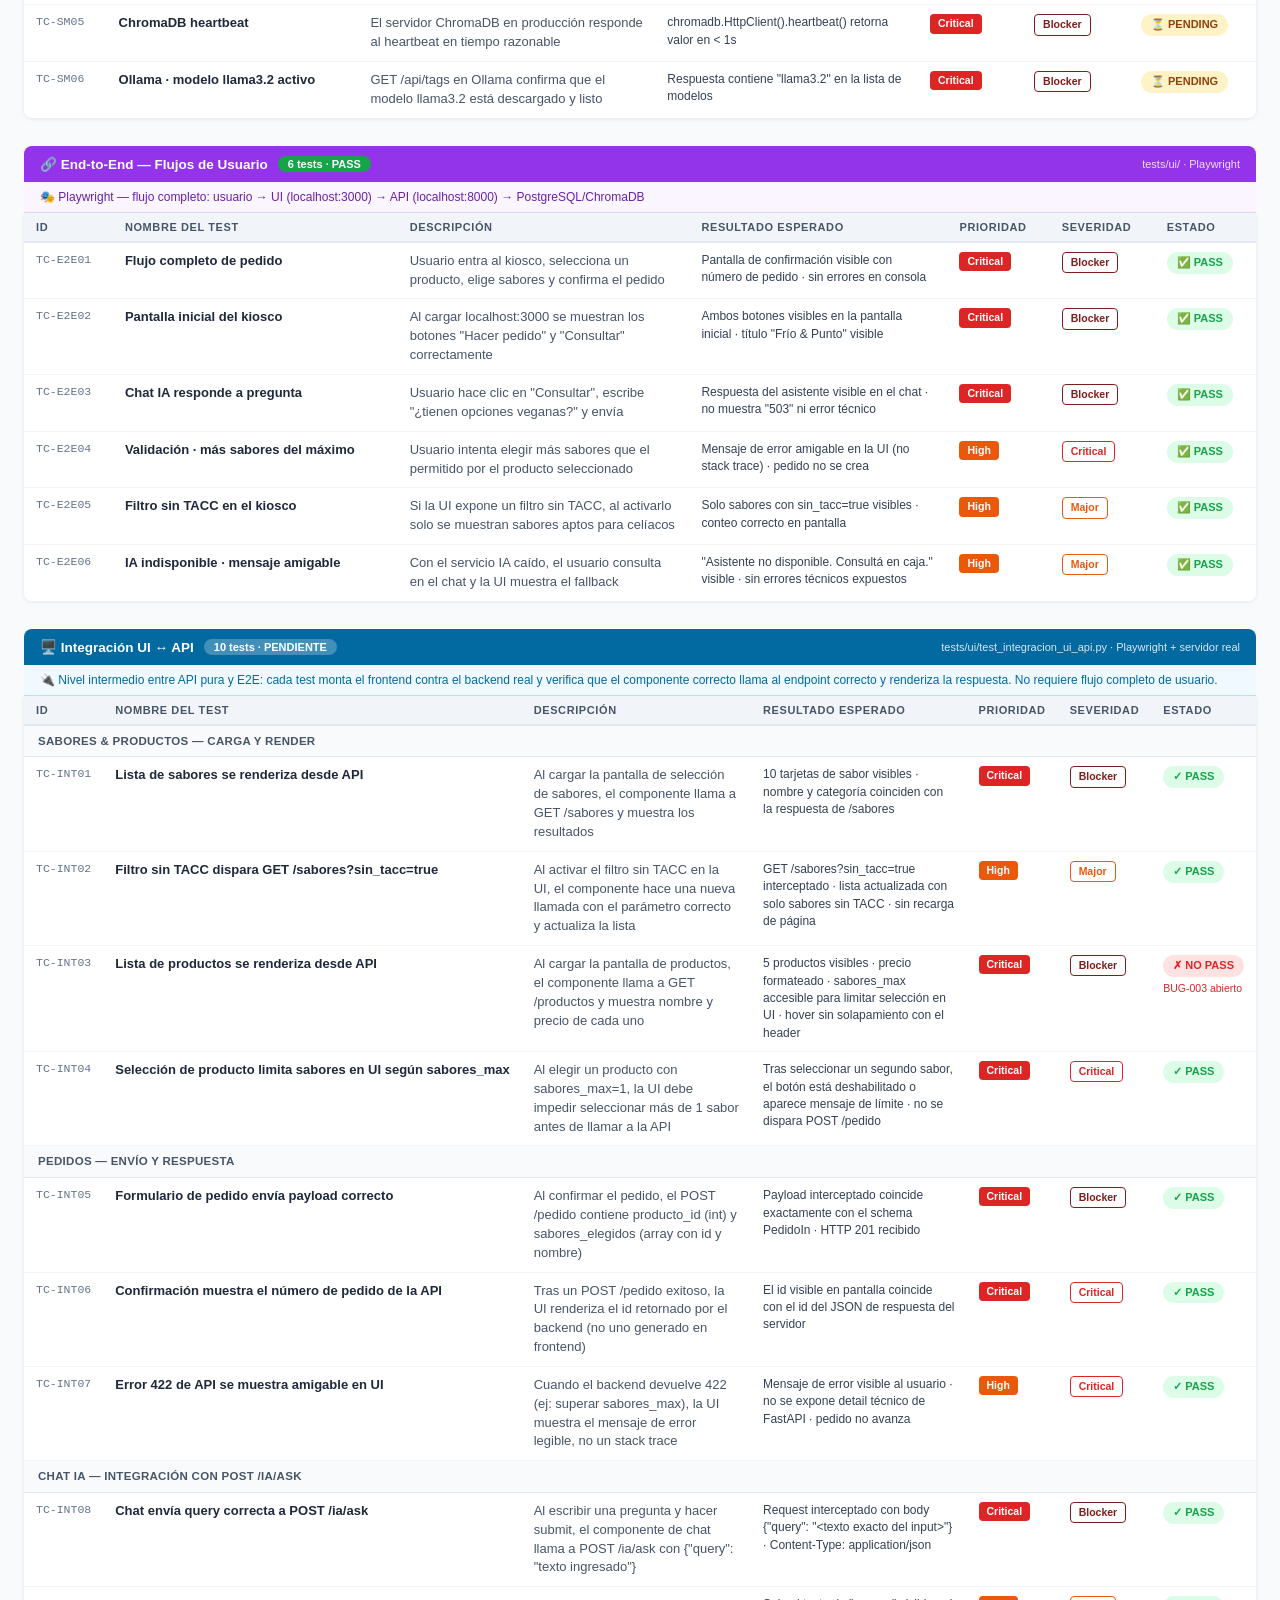
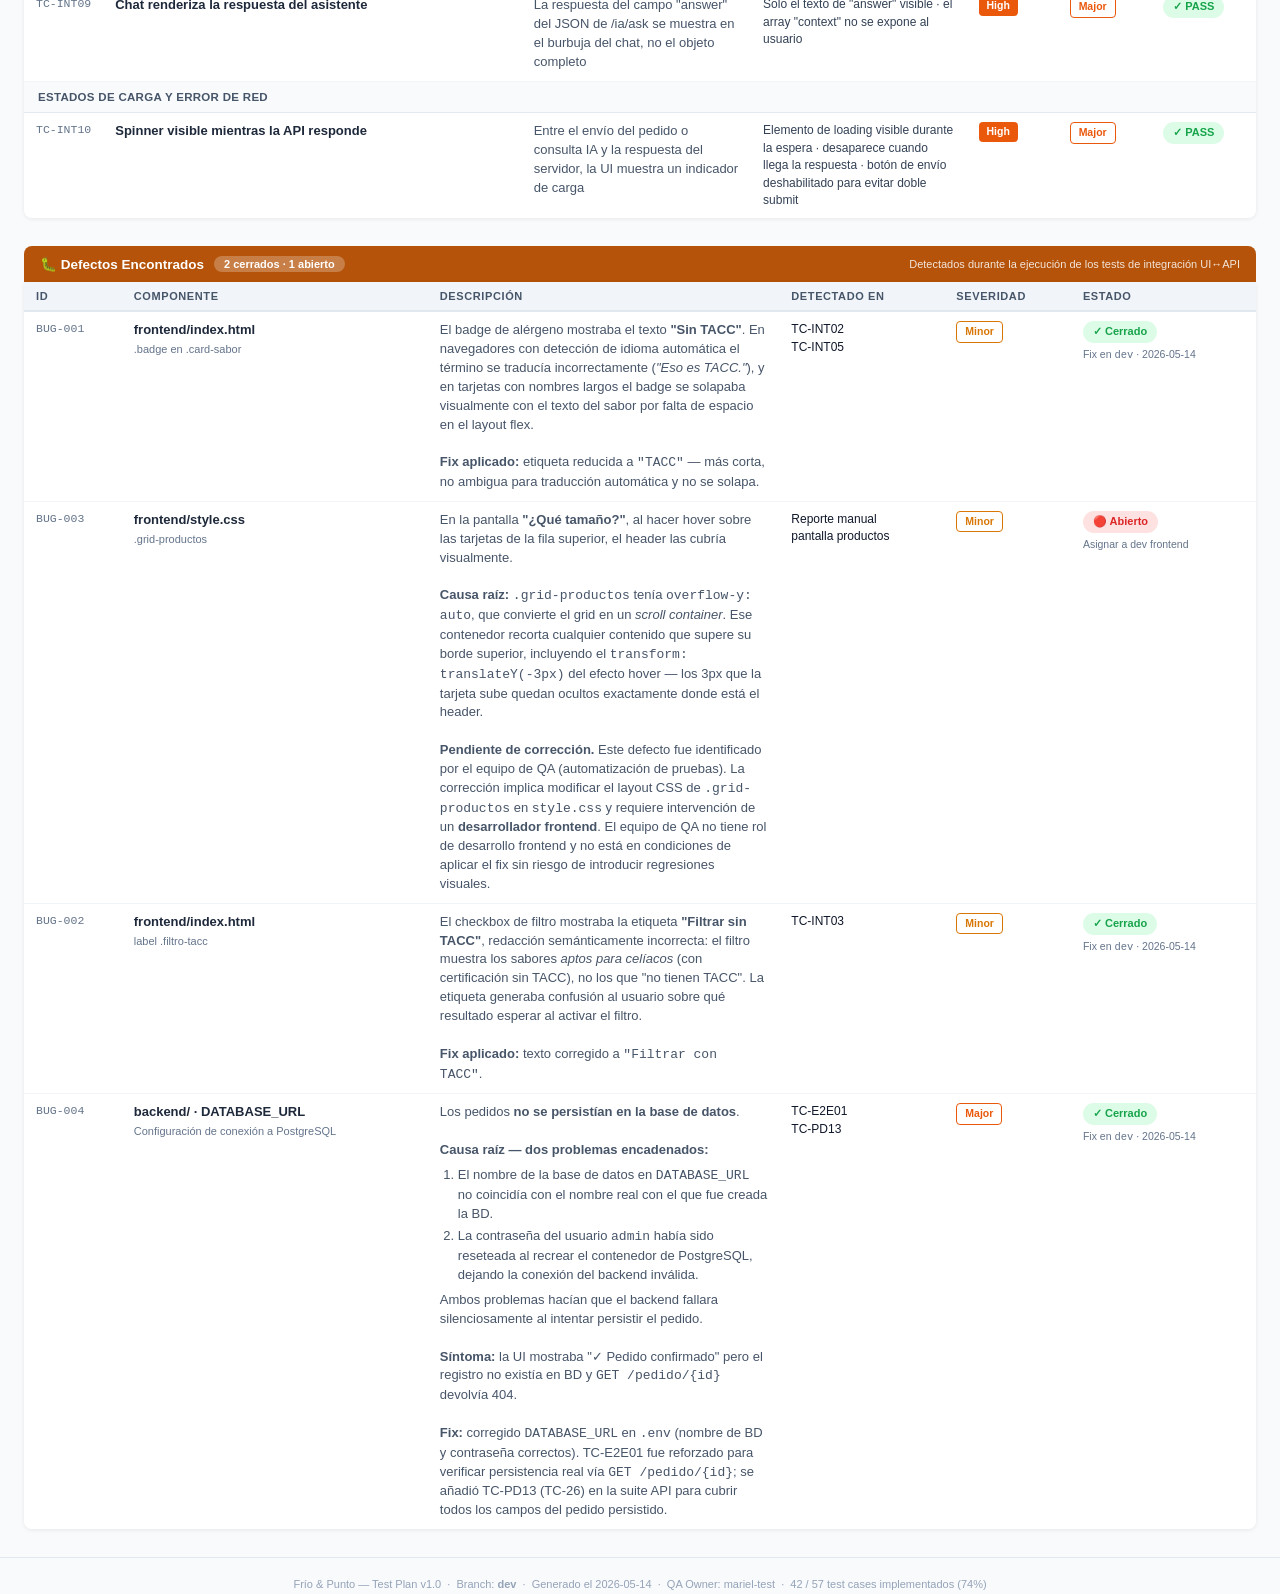
==== commit 6b91c552: "docs: BUG-004 — causa raíz real: DATABASE_URL incorrecta y password reseteada Aclara que el pedido n" ====
--- a/reports/test_plan_stage.html
+++ b/reports/test_plan_stage.html
@@ -1125,19 +1125,28 @@
         </tr>
         <tr>
           <td class="id">BUG-004</td>
-          <td class="name">tests/ui/test_e2e.py<br><span style="font-size:11px;color:#64748b;font-weight:400;">TC-E2E01 · test_e2e01_flujo_completo_pedido</span></td>
+          <td class="name">backend/ · DATABASE_URL<br><span style="font-size:11px;color:#64748b;font-weight:400;">Configuración de conexión a PostgreSQL</span></td>
           <td class="desc">
-            TC-E2E01 pasaba aunque el pedido <strong>no existiera en la base de datos</strong>:
-            el test solo verificaba que la UI mostrara un ID numérico en
-            <code>.pedido-id</code>, sin llamar a
-            <code>GET /pedido/{id}</code> para confirmar persistencia real.
-            Un ID generado en cliente o una respuesta en caché podría superar el test
-            sin crear ningún registro en BD.
+            Los pedidos <strong>no se persistían en la base de datos</strong>.
             <br><br>
-            <strong>Fix:</strong> se agregó verificación directa contra la API
-            (<code>GET /pedido/{id}</code>) con assert sobre <code>id</code>,
-            <code>estado</code>. Se incorporó además TC-PD13 (TC-26) en la suite API
-            para cubrir persistencia de todos los campos.
+            <strong>Causa raíz — dos problemas encadenados:</strong>
+            <ol style="margin:6px 0 6px 18px;display:flex;flex-direction:column;gap:4px;">
+              <li>El nombre de la base de datos en <code>DATABASE_URL</code> no coincidía
+              con el nombre real con el que fue creada la BD.</li>
+              <li>La contraseña del usuario <code>admin</code> había sido reseteada al
+              recrear el contenedor de PostgreSQL, dejando la conexión del backend
+              inválida.</li>
+            </ol>
+            Ambos problemas hacían que el backend fallara silenciosamente al intentar
+            persistir el pedido.
+            <br><br>
+            <strong>Síntoma:</strong> la UI mostraba "✓ Pedido confirmado" pero el
+            registro no existía en BD y <code>GET /pedido/{id}</code> devolvía 404.
+            <br><br>
+            <strong>Fix:</strong> corregido <code>DATABASE_URL</code> en <code>.env</code>
+            (nombre de BD y contraseña correctos). TC-E2E01 fue reforzado para verificar
+            persistencia real vía <code>GET /pedido/{id}</code>; se añadió TC-PD13 (TC-26)
+            en la suite API para cubrir todos los campos del pedido persistido.
           </td>
           <td style="white-space:nowrap;font-size:12px;">
             TC-E2E01<br>TC-PD13
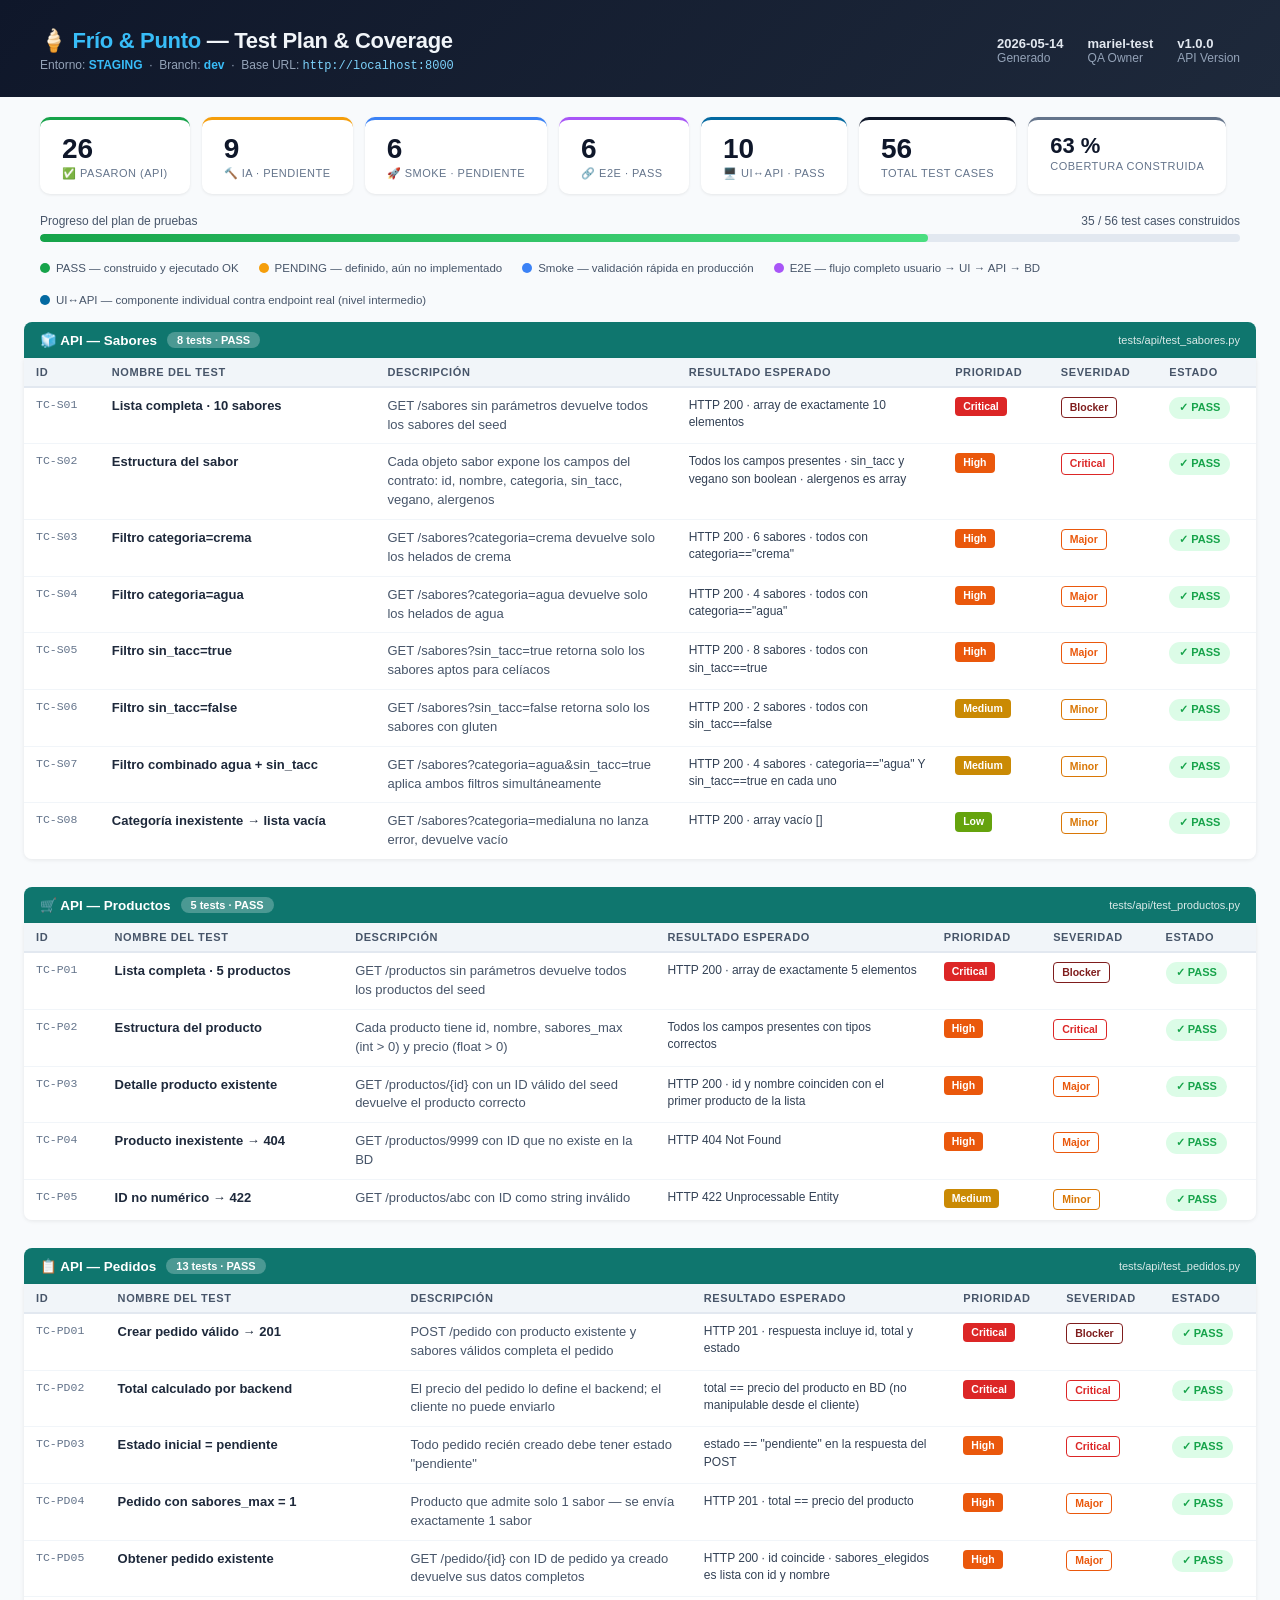
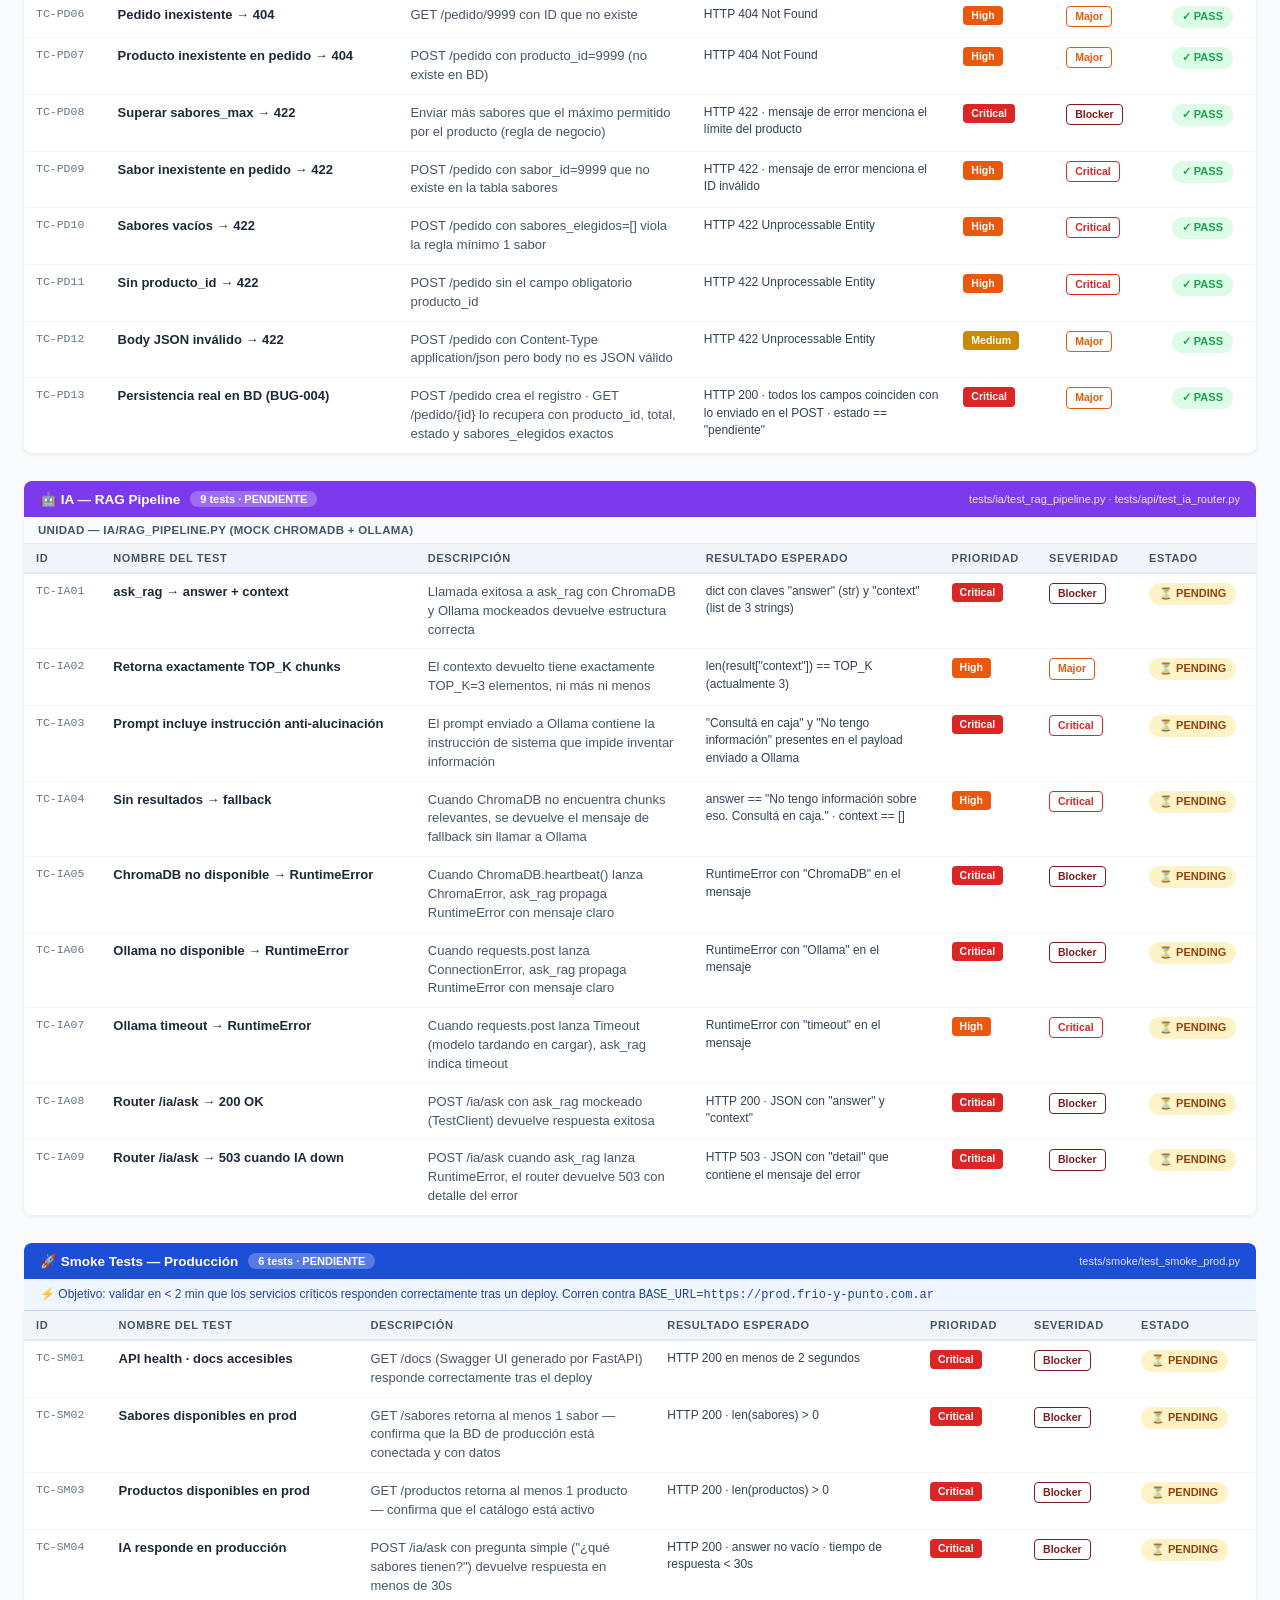
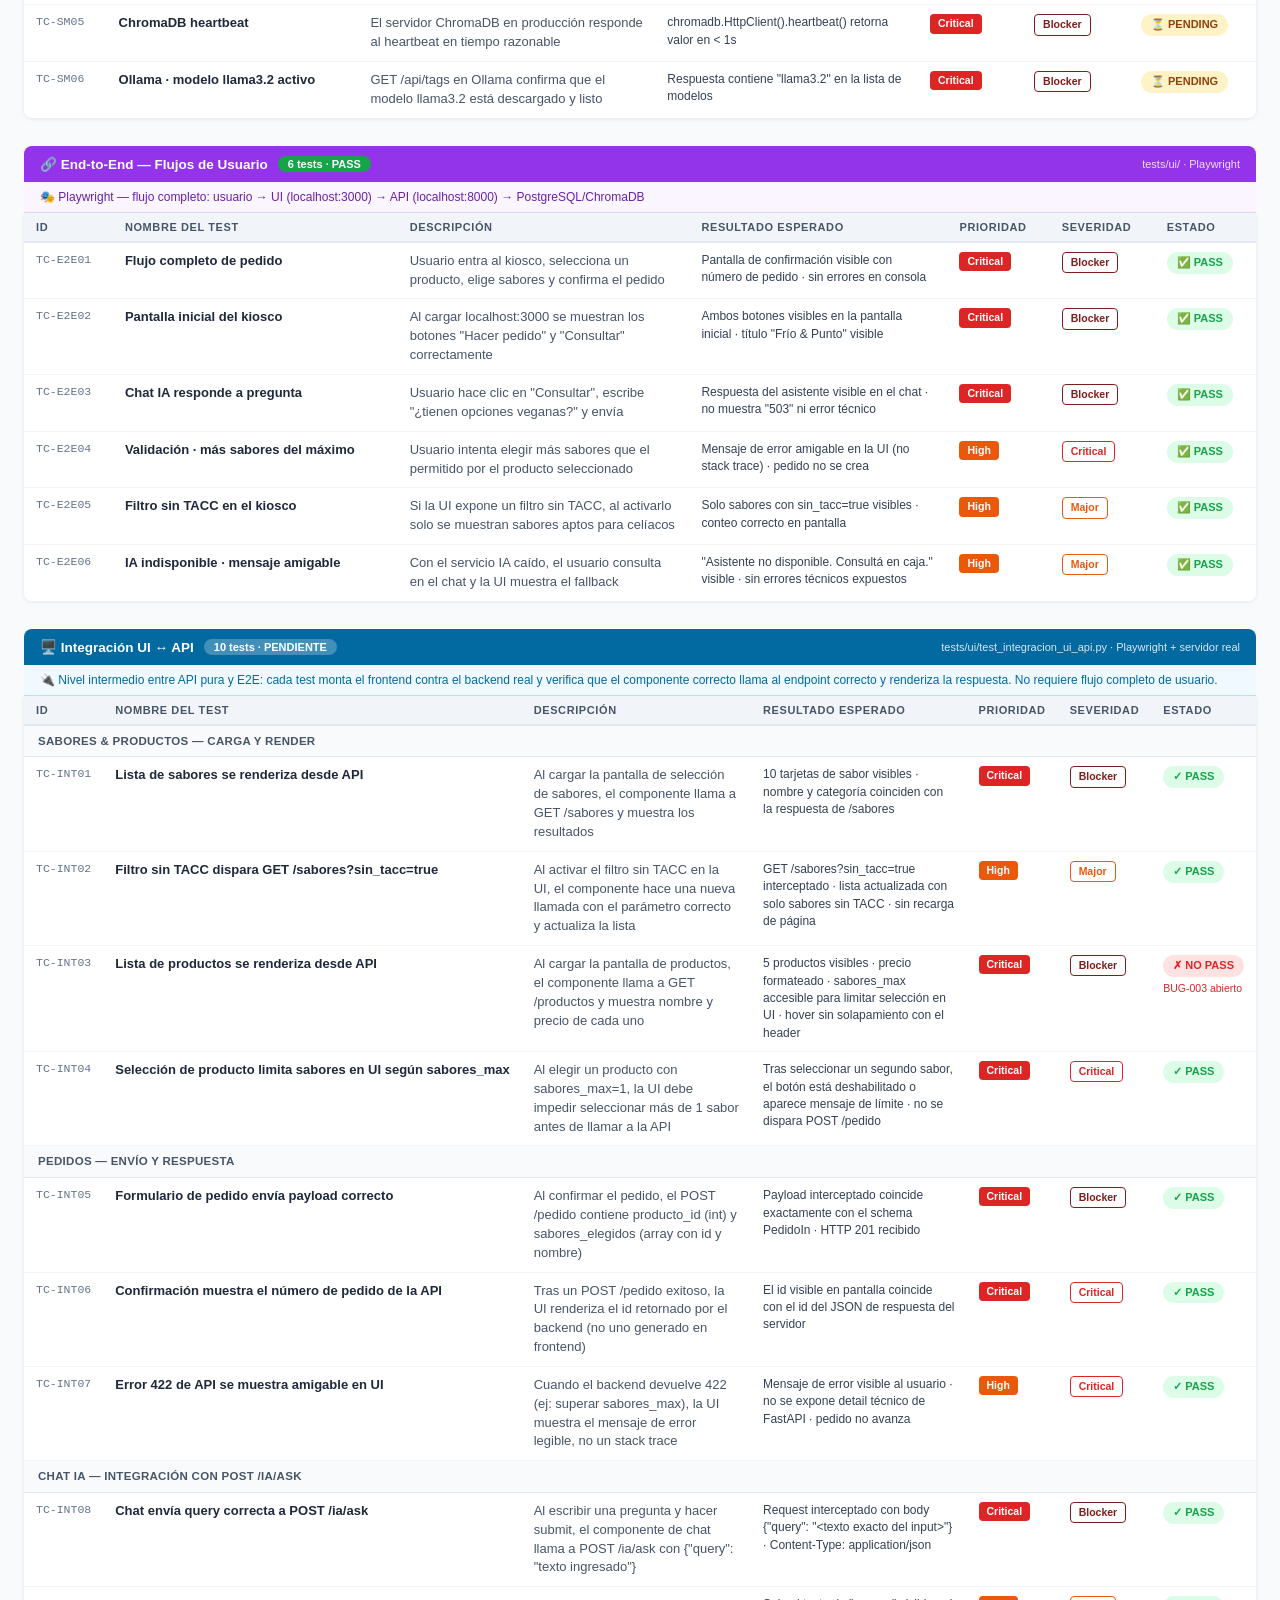
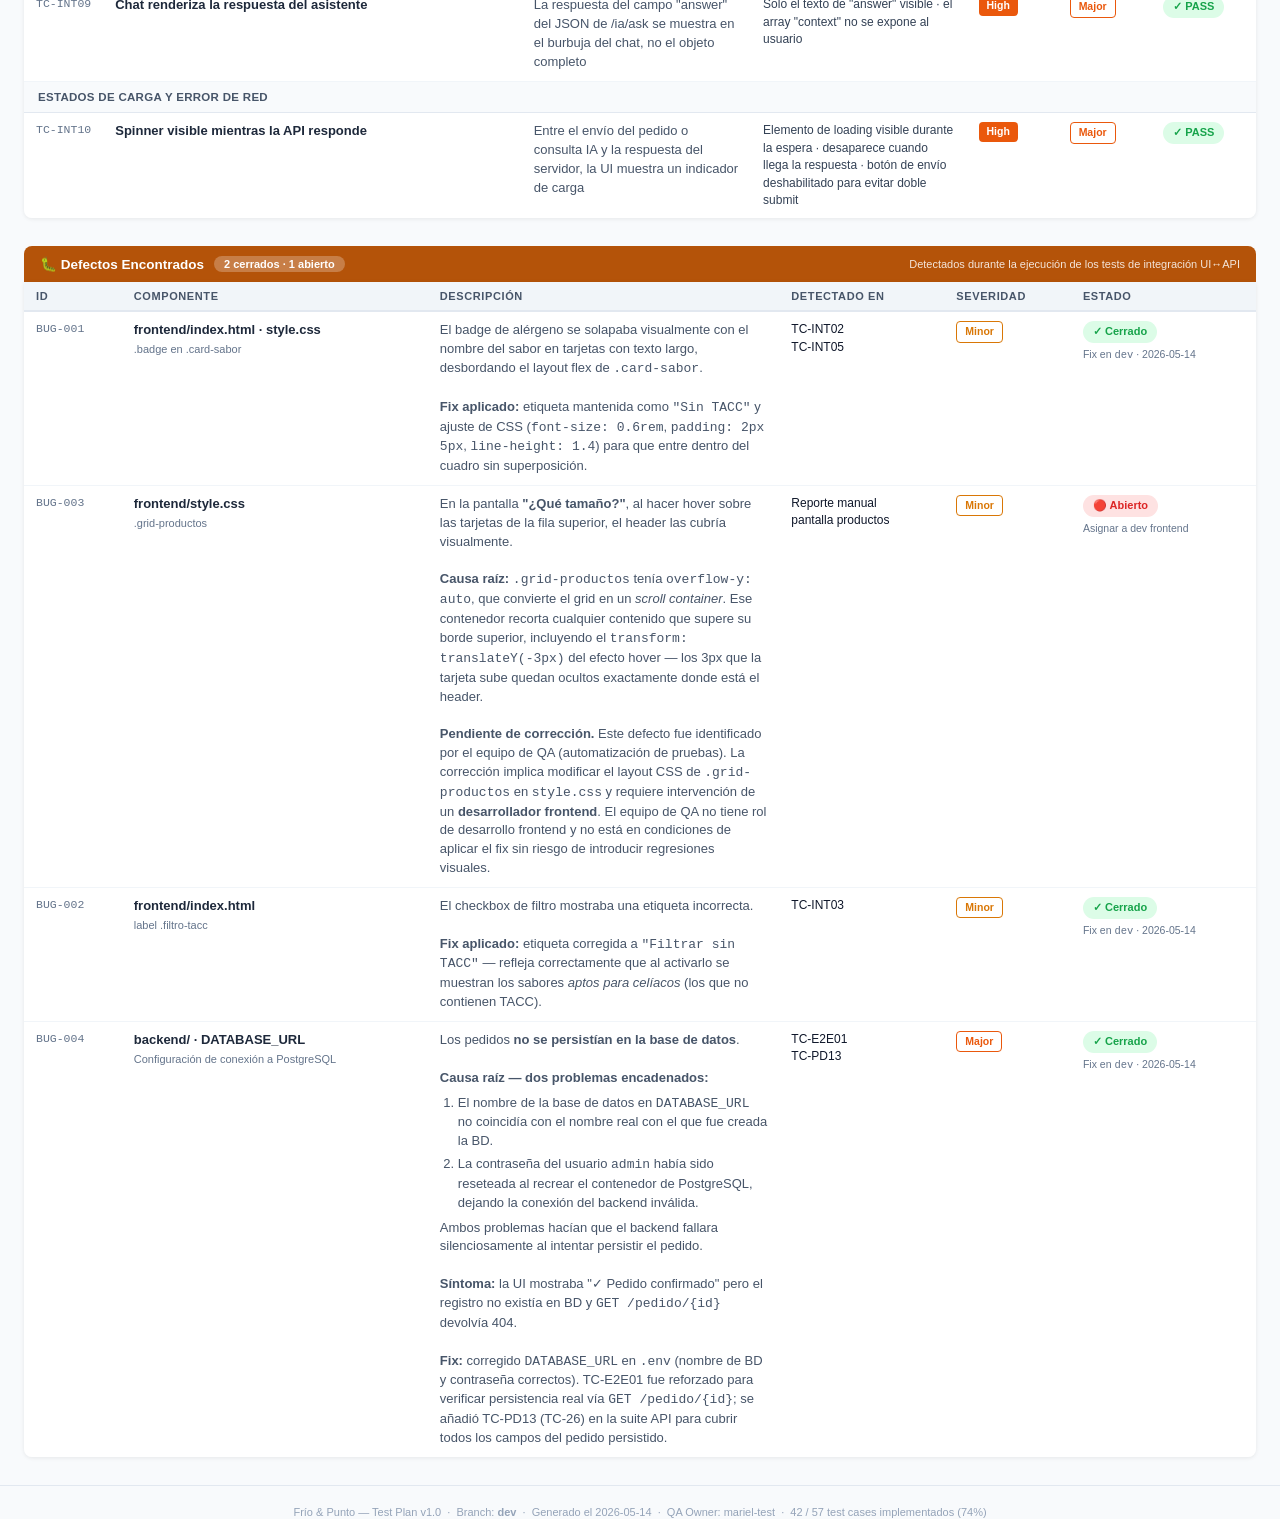
==== commit 2609fc0c: "fix: badge "Sin TACC", filtro "Filtrar sin TACC", CSS sin superposición - Badge: texto corregido a "" ====
--- a/reports/test_plan_stage.html
+++ b/reports/test_plan_stage.html
@@ -1037,16 +1037,17 @@
       <tbody>
         <tr>
           <td class="id">BUG-001</td>
-          <td class="name">frontend/index.html<br><span style="font-size:11px;color:#64748b;font-weight:400;">.badge en .card-sabor</span></td>
+          <td class="name">frontend/index.html · style.css<br><span style="font-size:11px;color:#64748b;font-weight:400;">.badge en .card-sabor</span></td>
           <td class="desc">
-            El badge de alérgeno mostraba el texto <strong>"Sin TACC"</strong>.
-            En navegadores con detección de idioma automática el término se traducía
-            incorrectamente (<em>"Eso es TACC."</em>), y en tarjetas con nombres
-            largos el badge se solapaba visualmente con el texto del sabor por falta
-            de espacio en el layout flex.
+            El badge de alérgeno se solapaba visualmente con el nombre del sabor
+            en tarjetas con texto largo, desbordando el layout flex de
+            <code>.card-sabor</code>.
             <br><br>
-            <strong>Fix aplicado:</strong> etiqueta reducida a <code>"TACC"</code>
-            — más corta, no ambigua para traducción automática y no se solapa.
+            <strong>Fix aplicado:</strong> etiqueta mantenida como
+            <code>"Sin TACC"</code> y ajuste de CSS
+            (<code>font-size: 0.6rem</code>, <code>padding: 2px 5px</code>,
+            <code>line-height: 1.4</code>) para que entre dentro del cuadro
+            sin superposición.
           </td>
           <td style="white-space:nowrap;font-size:12px;">
             TC-INT02<br>TC-INT05
@@ -1102,13 +1103,12 @@
           <td class="id">BUG-002</td>
           <td class="name">frontend/index.html<br><span style="font-size:11px;color:#64748b;font-weight:400;">label .filtro-tacc</span></td>
           <td class="desc">
-            El checkbox de filtro mostraba la etiqueta <strong>"Filtrar sin TACC"</strong>,
-            redacción semánticamente incorrecta: el filtro muestra los sabores
-            <em>aptos para celíacos</em> (con certificación sin TACC), no los que
-            "no tienen TACC". La etiqueta generaba confusión al usuario sobre
-            qué resultado esperar al activar el filtro.
+            El checkbox de filtro mostraba una etiqueta incorrecta.
             <br><br>
-            <strong>Fix aplicado:</strong> texto corregido a <code>"Filtrar con TACC"</code>.
+            <strong>Fix aplicado:</strong> etiqueta corregida a
+            <code>"Filtrar sin TACC"</code> — refleja correctamente que al
+            activarlo se muestran los sabores <em>aptos para celíacos</em>
+            (los que no contienen TACC).
           </td>
           <td style="white-space:nowrap;font-size:12px;">
             TC-INT03
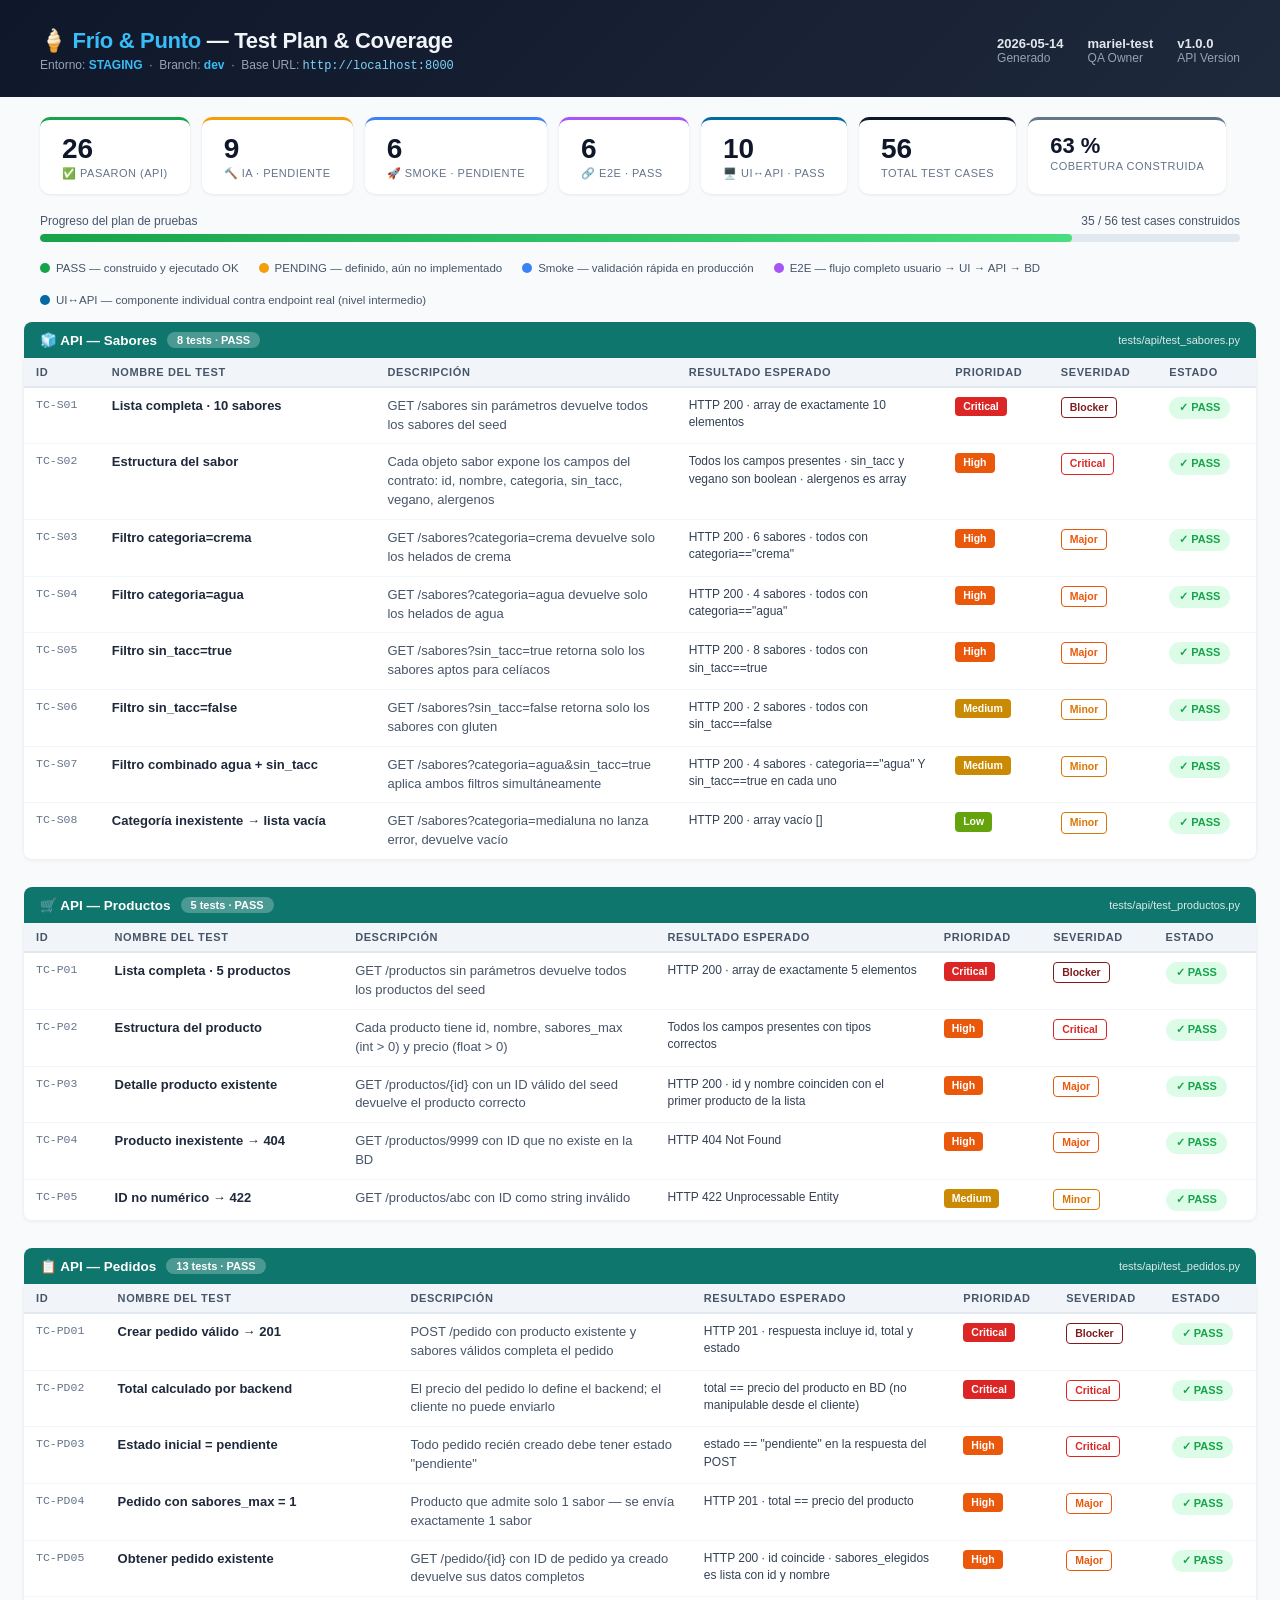
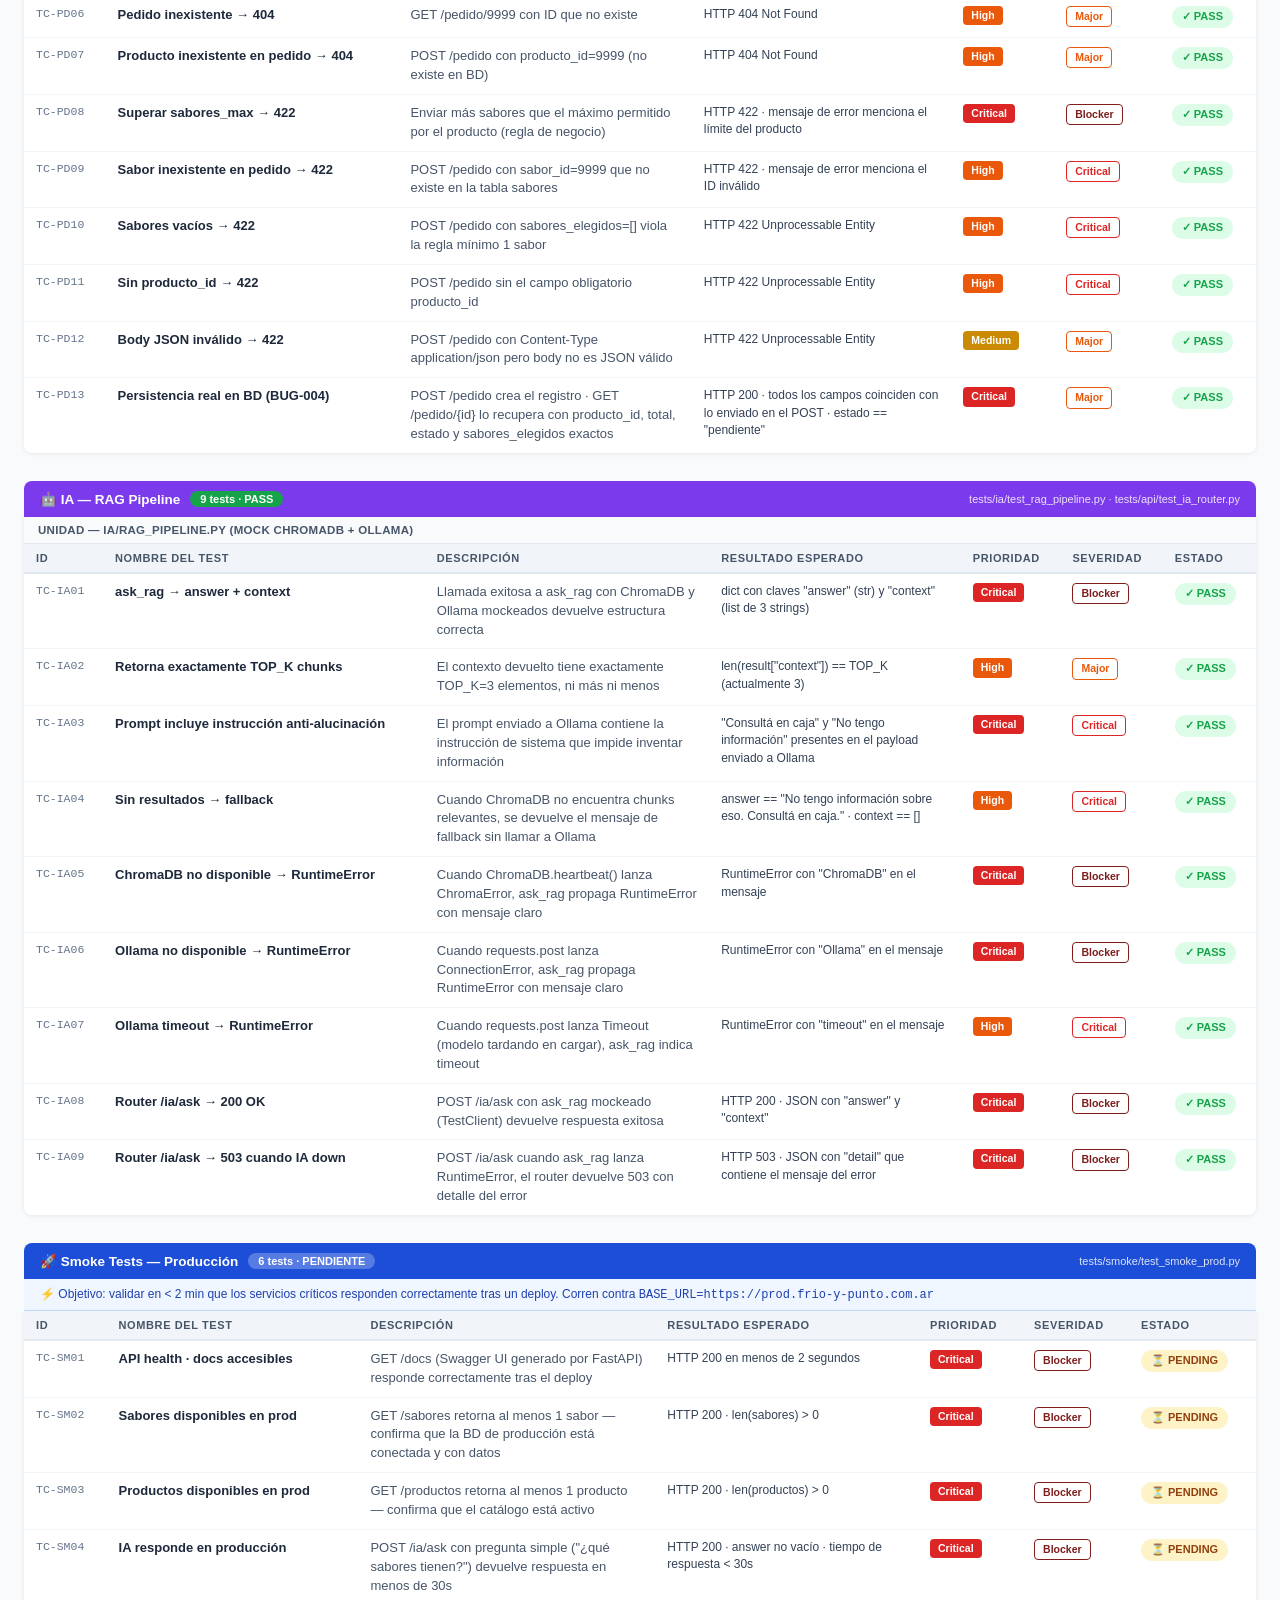
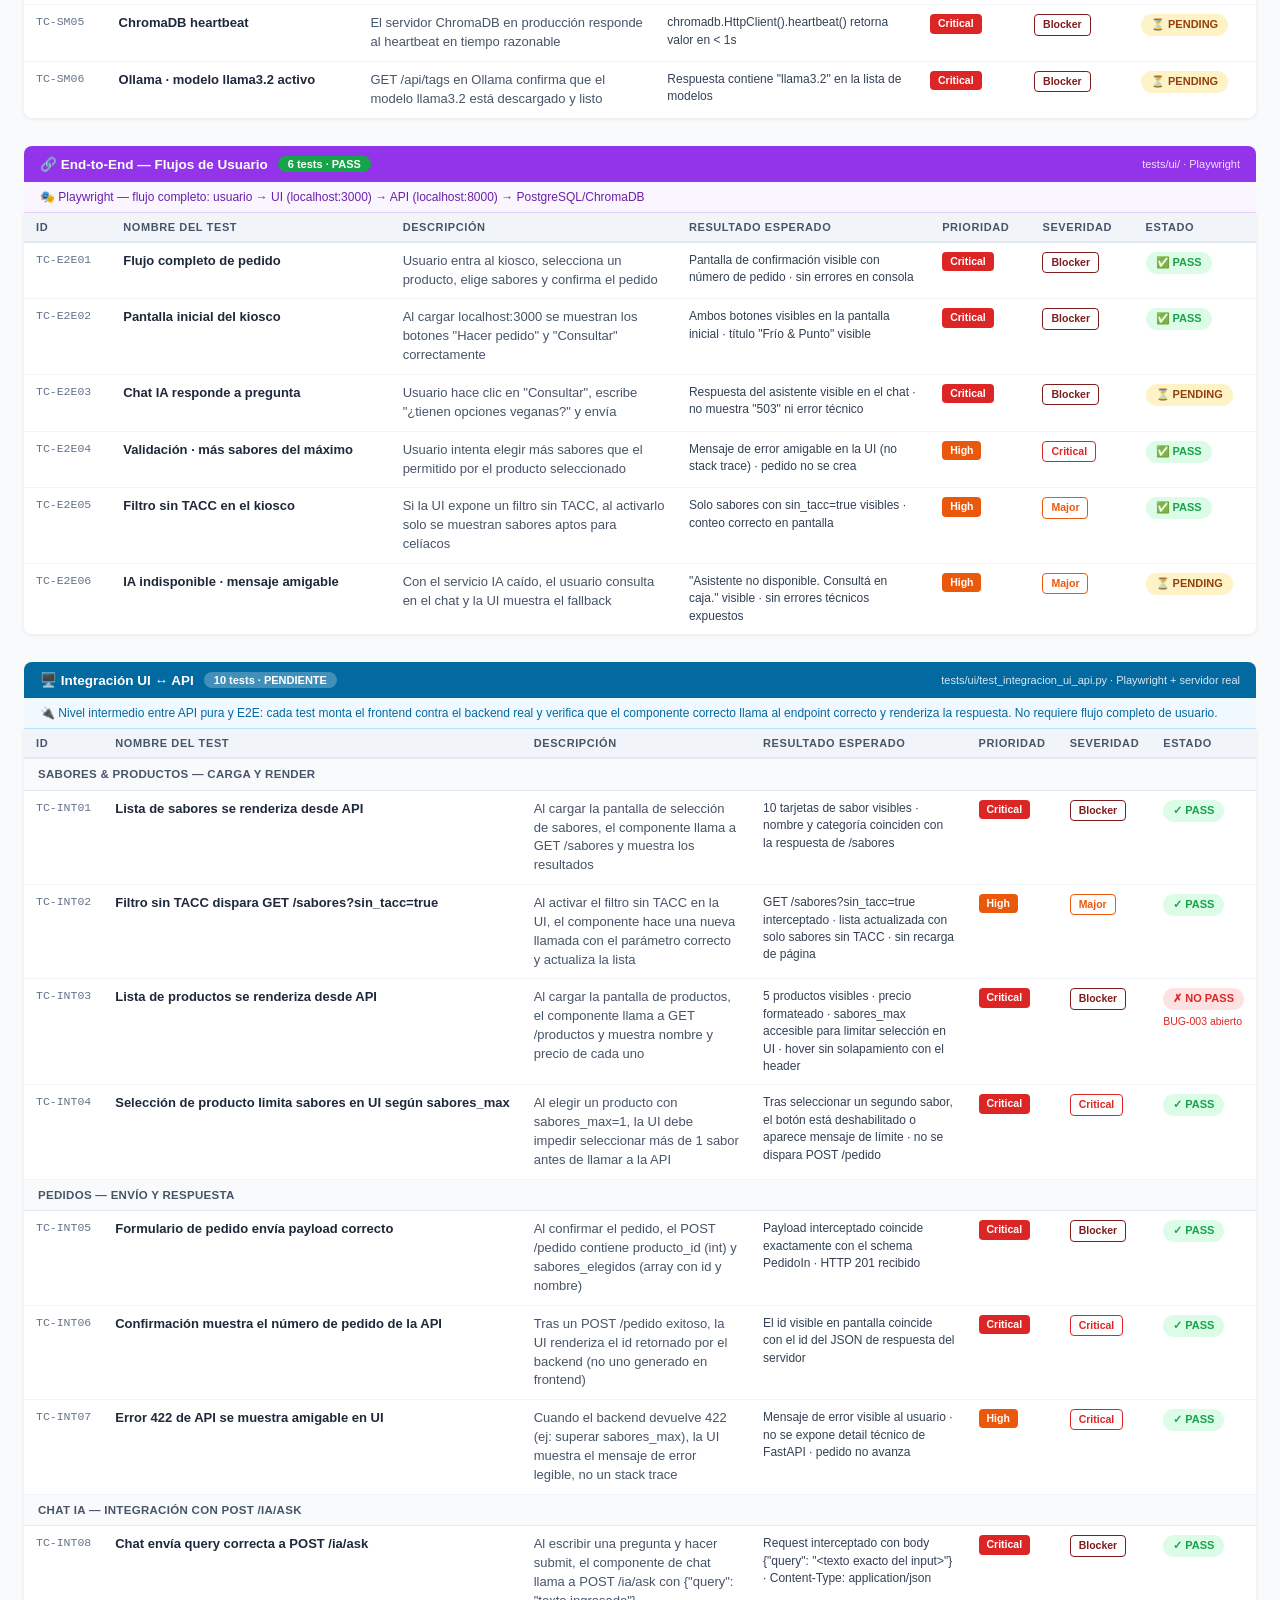
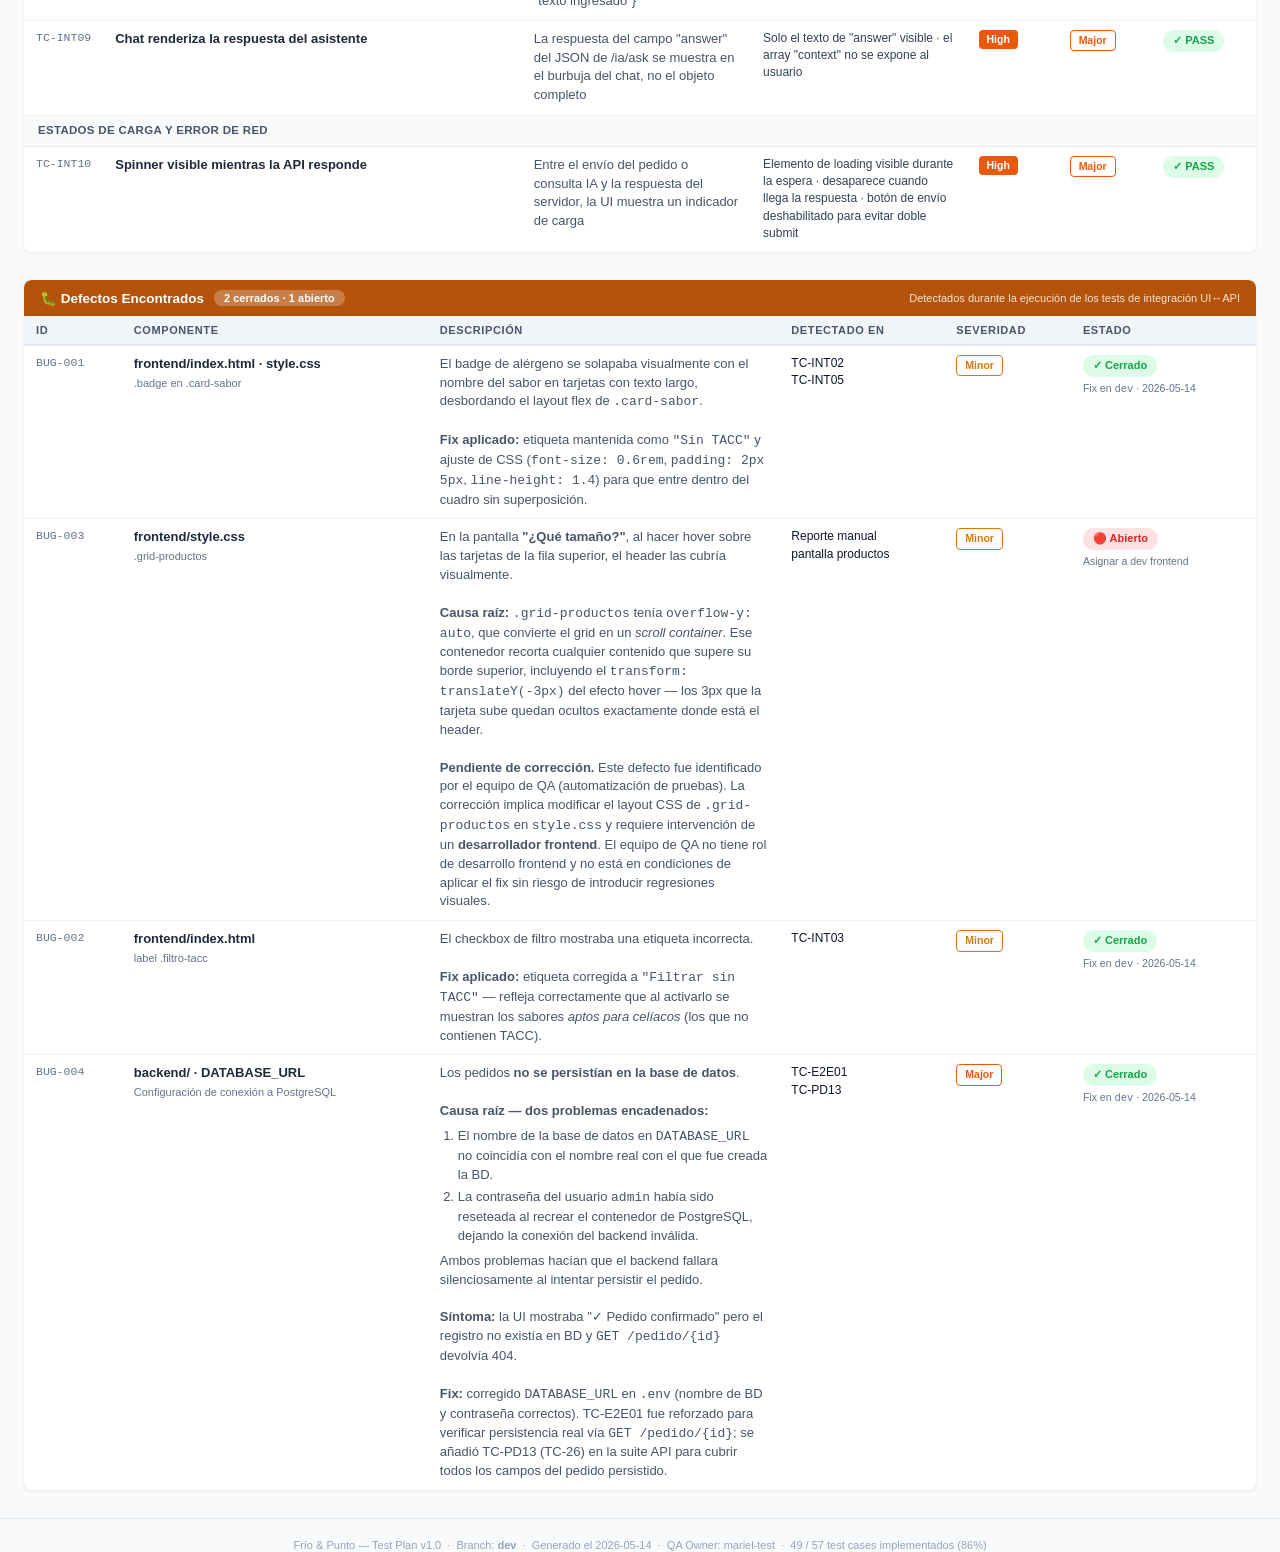
==== commit 43c7ad34: "feat: tests IA TC-IA01–09 implementados y pasando (9/9 PASS) - tests/ia/test_rag_pipeline.py: 9 test" ====
--- a/reports/test_plan_stage.html
+++ b/reports/test_plan_stage.html
@@ -284,7 +284,7 @@
     <span>Progreso del plan de pruebas</span>
     <span>35 / 56 test cases construidos</span>
   </div>
-  <div class="progress-bar"><div class="progress-fill" style="width:74%"></div></div>
+  <div class="progress-bar"><div class="progress-fill" style="width:86%"></div></div>
 </div>
 
 <div class="legend">
@@ -608,7 +608,7 @@
 <div class="section">
   <div class="section-header bg-ia">
     🤖 IA — RAG Pipeline
-    <span class="badge">9 tests · PENDIENTE</span>
+    <span class="badge" style="background:#16a34a;">9 tests · PASS</span>
     <span style="margin-left:auto;font-size:11px;font-weight:400;opacity:.85;">tests/ia/test_rag_pipeline.py · tests/api/test_ia_router.py</span>
   </div>
   <div class="tbl-wrap">
@@ -628,7 +628,7 @@
           <td class="expected">dict con claves "answer" (str) y "context" (list de 3 strings)</td>
           <td><span class="pri critical">Critical</span></td>
           <td><span class="sev blocker">Blocker</span></td>
-          <td><span class="status pending">⏳ PENDING</span></td>
+          <td><span class="status pass">✓ PASS</span></td>
         </tr>
         <tr>
           <td class="id">TC-IA02</td>
@@ -637,7 +637,7 @@
           <td class="expected">len(result["context"]) == TOP_K (actualmente 3)</td>
           <td><span class="pri high">High</span></td>
           <td><span class="sev major">Major</span></td>
-          <td><span class="status pending">⏳ PENDING</span></td>
+          <td><span class="status pass">✓ PASS</span></td>
         </tr>
         <tr>
           <td class="id">TC-IA03</td>
@@ -646,7 +646,7 @@
           <td class="expected">"Consultá en caja" y "No tengo información" presentes en el payload enviado a Ollama</td>
           <td><span class="pri critical">Critical</span></td>
           <td><span class="sev critical">Critical</span></td>
-          <td><span class="status pending">⏳ PENDING</span></td>
+          <td><span class="status pass">✓ PASS</span></td>
         </tr>
         <tr>
           <td class="id">TC-IA04</td>
@@ -655,7 +655,7 @@
           <td class="expected">answer == "No tengo información sobre eso. Consultá en caja." · context == []</td>
           <td><span class="pri high">High</span></td>
           <td><span class="sev critical">Critical</span></td>
-          <td><span class="status pending">⏳ PENDING</span></td>
+          <td><span class="status pass">✓ PASS</span></td>
         </tr>
         <tr>
           <td class="id">TC-IA05</td>
@@ -664,7 +664,7 @@
           <td class="expected">RuntimeError con "ChromaDB" en el mensaje</td>
           <td><span class="pri critical">Critical</span></td>
           <td><span class="sev blocker">Blocker</span></td>
-          <td><span class="status pending">⏳ PENDING</span></td>
+          <td><span class="status pass">✓ PASS</span></td>
         </tr>
         <tr>
           <td class="id">TC-IA06</td>
@@ -673,7 +673,7 @@
           <td class="expected">RuntimeError con "Ollama" en el mensaje</td>
           <td><span class="pri critical">Critical</span></td>
           <td><span class="sev blocker">Blocker</span></td>
-          <td><span class="status pending">⏳ PENDING</span></td>
+          <td><span class="status pass">✓ PASS</span></td>
         </tr>
         <tr>
           <td class="id">TC-IA07</td>
@@ -682,7 +682,7 @@
           <td class="expected">RuntimeError con "timeout" en el mensaje</td>
           <td><span class="pri high">High</span></td>
           <td><span class="sev critical">Critical</span></td>
-          <td><span class="status pending">⏳ PENDING</span></td>
+          <td><span class="status pass">✓ PASS</span></td>
         </tr>
         <tr>
           <td class="id">TC-IA08</td>
@@ -691,7 +691,7 @@
           <td class="expected">HTTP 200 · JSON con "answer" y "context"</td>
           <td><span class="pri critical">Critical</span></td>
           <td><span class="sev blocker">Blocker</span></td>
-          <td><span class="status pending">⏳ PENDING</span></td>
+          <td><span class="status pass">✓ PASS</span></td>
         </tr>
         <tr>
           <td class="id">TC-IA09</td>
@@ -700,7 +700,7 @@
           <td class="expected">HTTP 503 · JSON con "detail" que contiene el mensaje del error</td>
           <td><span class="pri critical">Critical</span></td>
           <td><span class="sev blocker">Blocker</span></td>
-          <td><span class="status pending">⏳ PENDING</span></td>
+          <td><span class="status pass">✓ PASS</span></td>
         </tr>
       </tbody>
     </table>
@@ -836,7 +836,7 @@
           <td class="expected">Respuesta del asistente visible en el chat · no muestra "503" ni error técnico</td>
           <td><span class="pri critical">Critical</span></td>
           <td><span class="sev blocker">Blocker</span></td>
-          <td><span class="status pass">✅ PASS</span></td>
+          <td><span class="status pending">⏳ PENDING</span></td>
         </tr>
         <tr>
           <td class="id">TC-E2E04</td>
@@ -863,7 +863,7 @@
           <td class="expected">"Asistente no disponible. Consultá en caja." visible · sin errores técnicos expuestos</td>
           <td><span class="pri high">High</span></td>
           <td><span class="sev major">Major</span></td>
-          <td><span class="status pass">✅ PASS</span></td>
+          <td><span class="status pending">⏳ PENDING</span></td>
         </tr>
       </tbody>
     </table>
@@ -1173,7 +1173,7 @@
 <footer>
   Frío &amp; Punto — Test Plan v1.0 &nbsp;·&nbsp; Branch: <strong>dev</strong> &nbsp;·&nbsp;
   Generado el 2026-05-14 &nbsp;·&nbsp; QA Owner: mariel-test &nbsp;·&nbsp;
-  42 / 57 test cases implementados (74%)
+  49 / 57 test cases implementados (86%)
 </footer>
 
 </body>
